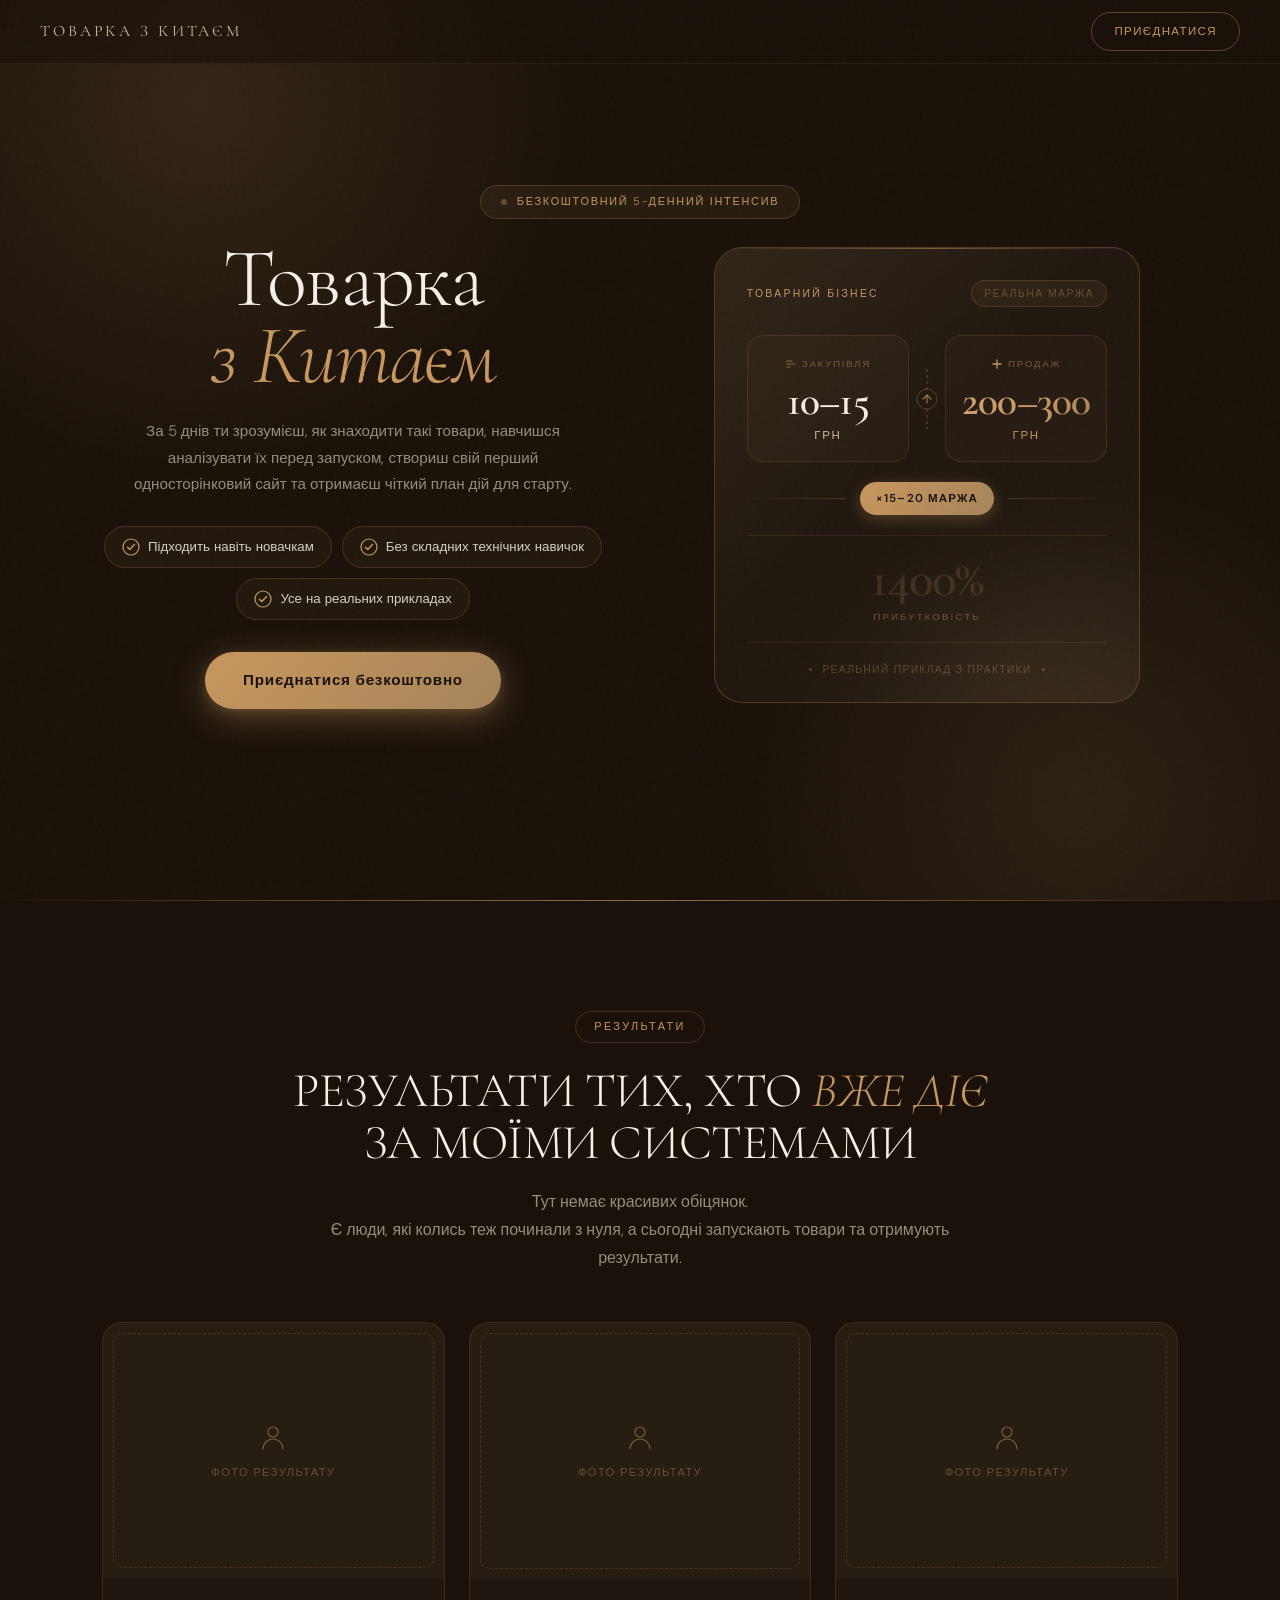
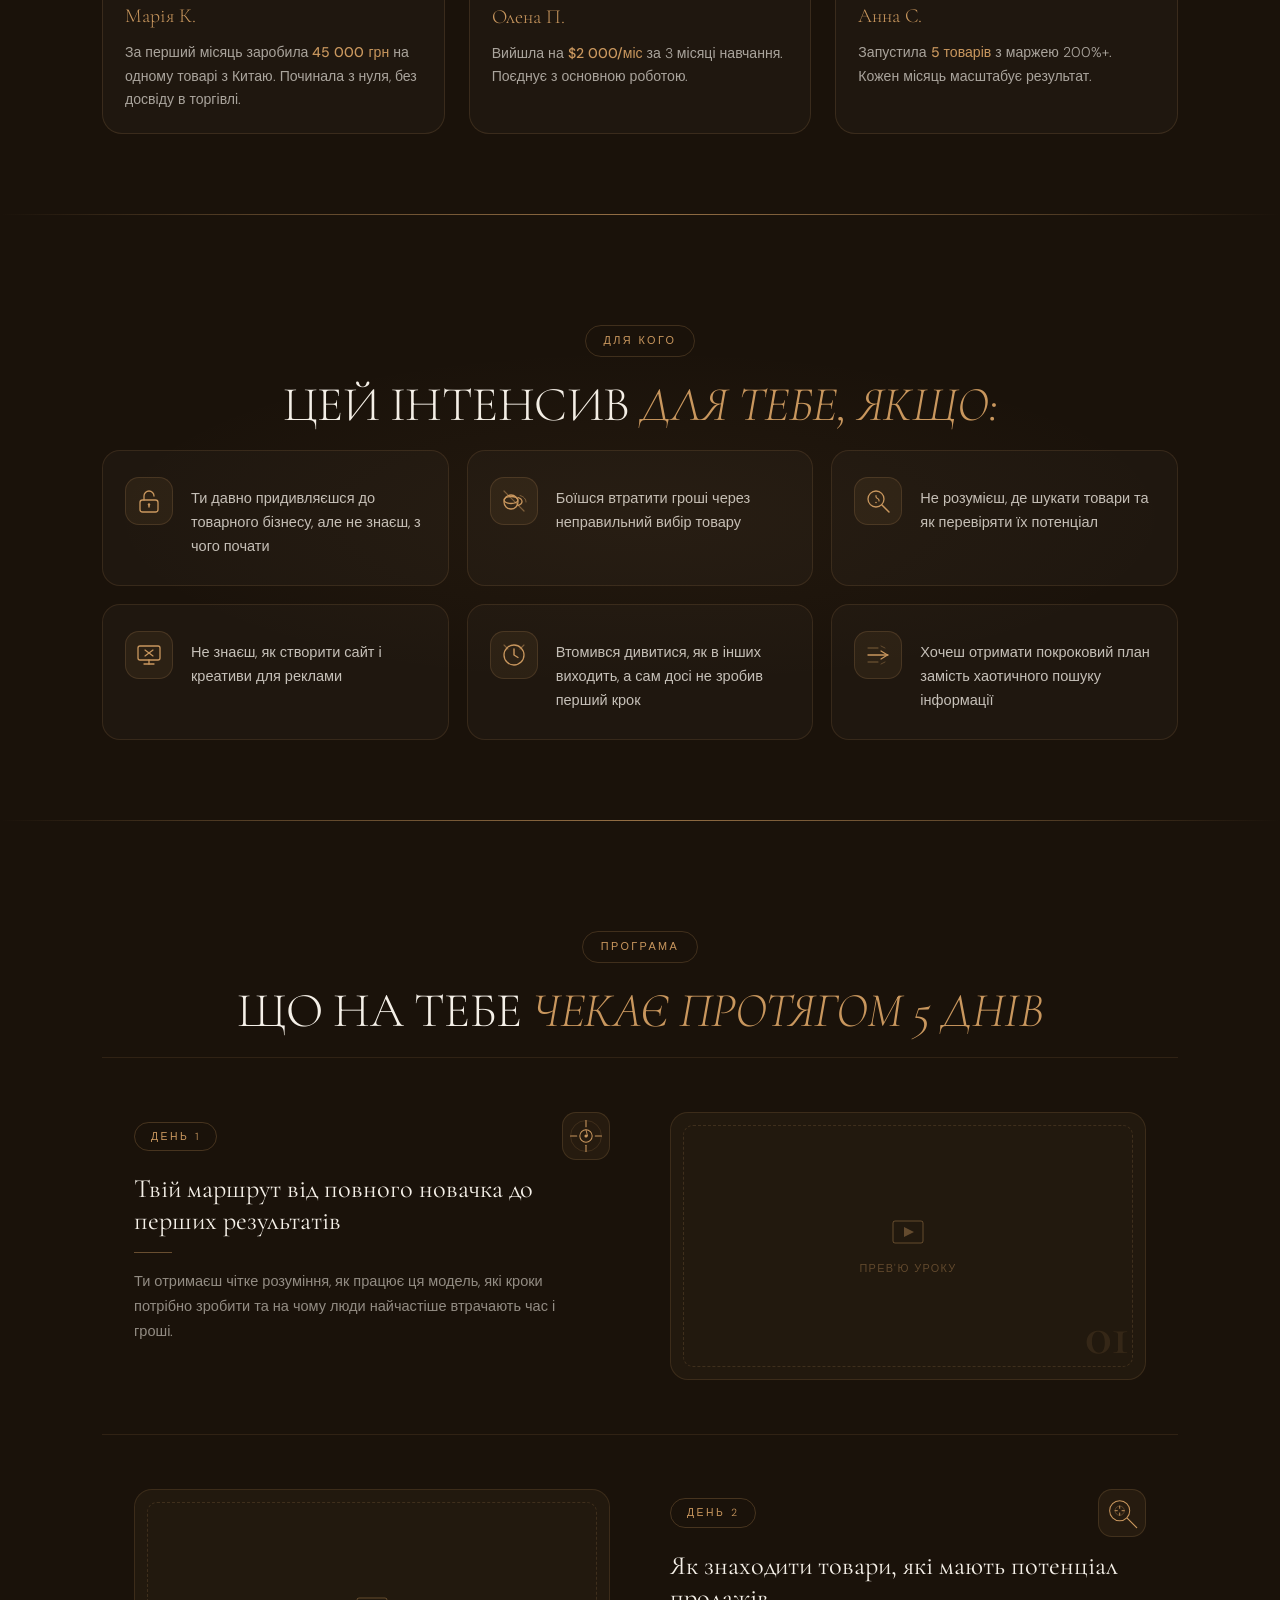
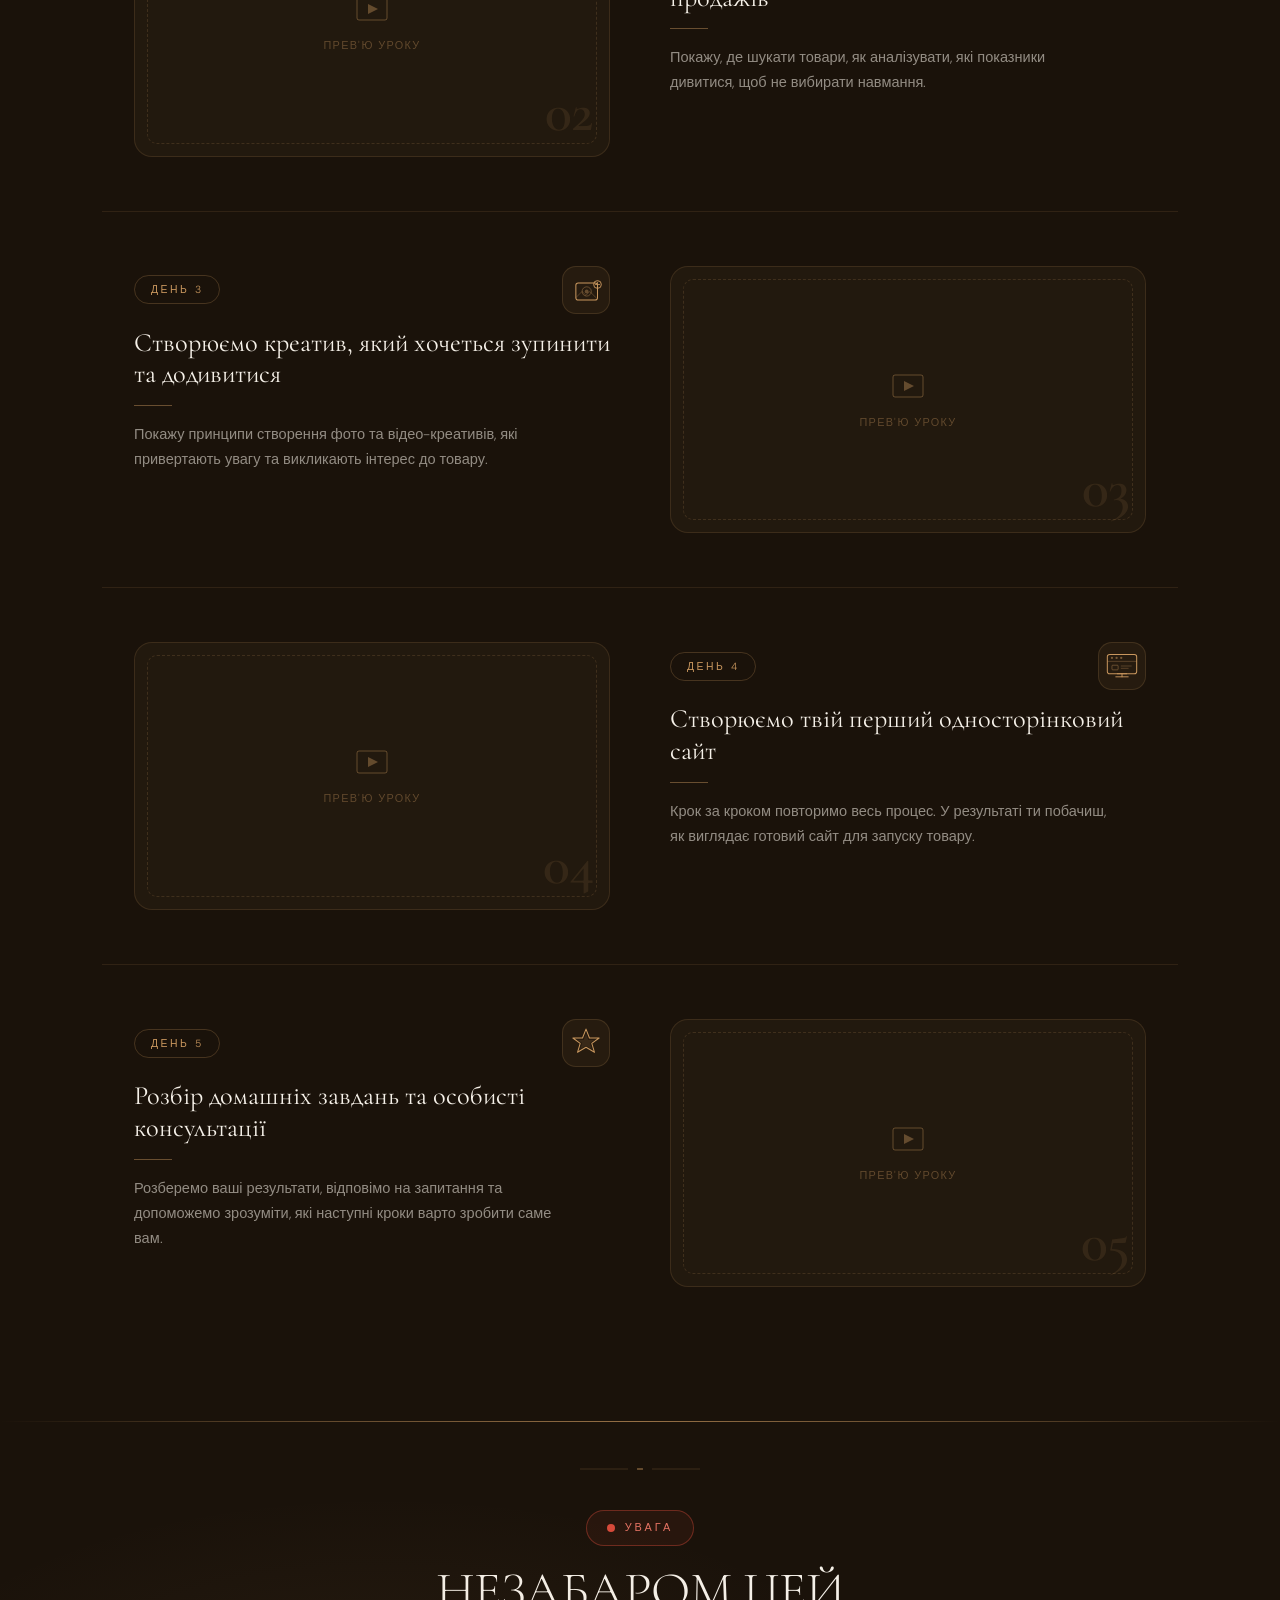
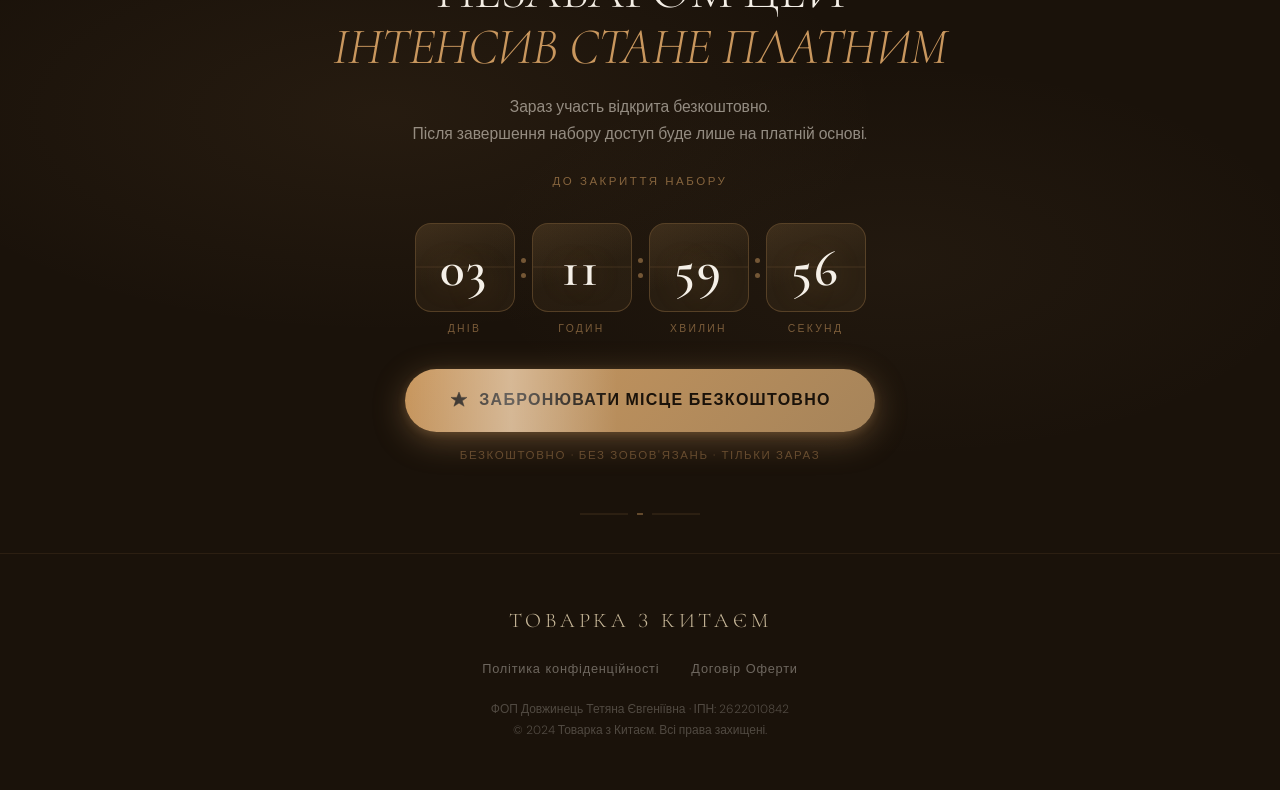
==== index.html @ e27507c2 "Add files via upload" ====
<!DOCTYPE html>
<html lang="uk">
<head>
<meta charset="UTF-8" />
<meta name="viewport" content="width=device-width, initial-scale=1.0" />
<title>Безкоштовний 5-денний інтенсив «Товарка з Китаєм»</title>
<meta name="description" content="Безкоштовний 5-денний інтенсив з товарного бізнесу. Навчись знаходити товари з Китаю, аналізувати їх та створювати продаючі сайти." />
<link rel="preconnect" href="https://fonts.googleapis.com" />
<link rel="preconnect" href="https://fonts.gstatic.com" crossorigin />
<link href="https://fonts.googleapis.com/css2?family=Cormorant+Garamond:ital,wght@0,300;0,400;0,600;1,300;1,400&family=DM+Sans:wght@300;400;500&family=Onest:wght@300;400;500;600&display=swap" rel="stylesheet" />
<link rel="stylesheet" href="css/index.css" />
</head>
<body>

<!-- NAV -->
<nav>
  <div class="nav-logo">Товарка з Китаєм</div>
  <a href="https://t.me/+KsW33rmzhJs5OTFi" target="_blank" class="nav-cta">Приєднатися</a>
</nav>

<!-- ══ HERO ══ -->
<section class="hero" id="hero">
  <div class="hero-bg"></div>
      <div class="hero-badge">
        <svg width="6" height="6" viewBox="0 0 6 6"><circle cx="3" cy="3" r="3" fill="#c9975e"><animate attributeName="opacity" values="1;0.3;1" dur="2s" repeatCount="indefinite"/></circle></svg>
        <span>Безкоштовний 5-денний інтенсив</span>
      </div>
  <div class="hero-inner">

    
    <!-- LEFT: text -->
    <div class="hero-left">

      <!-- <div class="hero-badge">
        <svg width="6" height="6" viewBox="0 0 6 6"><circle cx="3" cy="3" r="3" fill="#c9975e"><animate attributeName="opacity" values="1;0.3;1" dur="2s" repeatCount="indefinite"/></circle></svg>
        <span>Безкоштовний 5-денний інтенсив</span>
      </div> -->

      <h1 class="hero-title">
        Товарка<br /><em>з Китаєм</em>
      </h1>

      <p class="hero-sub">
        За 5 днів ти зрозумієш, як знаходити такі товари, навчишся аналізувати їх перед запуском, створиш свій перший односторінковий сайт та отримаєш чіткий план дій для старту.
      </p>

      <div class="hero-pills">
        <div class="pill">
          <svg class="pill-svg" width="18" height="18" viewBox="0 0 18 18" fill="none">
            <circle cx="9" cy="9" r="8" stroke="#c9975e" stroke-width="1.2"/>
            <path d="M5.5 9.2 L7.8 11.5 L12.5 6.5" stroke="#c9975e" stroke-width="1.4" stroke-linecap="round" stroke-linejoin="round"/>
          </svg>
          Підходить навіть новачкам
        </div>
        <div class="pill">
          <svg class="pill-svg" width="18" height="18" viewBox="0 0 18 18" fill="none">
            <circle cx="9" cy="9" r="8" stroke="#c9975e" stroke-width="1.2"/>
            <path d="M5.5 9.2 L7.8 11.5 L12.5 6.5" stroke="#c9975e" stroke-width="1.4" stroke-linecap="round" stroke-linejoin="round"/>
          </svg>
          Без складних технічних навичок
        </div>
        <div class="pill">
          <svg class="pill-svg" width="18" height="18" viewBox="0 0 18 18" fill="none">
            <circle cx="9" cy="9" r="8" stroke="#c9975e" stroke-width="1.2"/>
            <path d="M5.5 9.2 L7.8 11.5 L12.5 6.5" stroke="#c9975e" stroke-width="1.4" stroke-linecap="round" stroke-linejoin="round"/>
          </svg>
          Усе на реальних прикладах
        </div>
      </div>

      <a href="https://t.me/+KsW33rmzhJs5OTFi" target="_blank" class="btn-primary">
        <!-- <svg width="18" height="18" viewBox="0 0 18 18" fill="none"><path d="M9 2L11.2 7.4H17L12.3 10.8L14.1 16.3L9 13.1L3.9 16.3L5.7 10.8L1 7.4H6.8Z" stroke="#1a120a" stroke-width="1.4" fill="#1a120a"/></svg> -->
        Приєднатися безкоштовно
      </a>

    </div><!-- /hero-left -->

    <!-- RIGHT: price callout card -->
    <div class="hero-right">
      <div class="price-card">

        <div class="price-card-top">
          <div class="price-card-label">Товарний бізнес</div>
          <div class="price-card-sub">реальна маржа</div>
        </div>

        <div class="price-row">
          <div class="price-col price-col-buy">
            <div class="price-col-label">
              <svg width="12" height="12" viewBox="0 0 12 12" fill="none"><path d="M2 6h8M2 3h5M2 9h3" stroke="#c9975e" stroke-width="1.1" stroke-linecap="round" opacity=".6"/></svg>
              Закупівля
            </div>
            <div class="price-big">10–15</div>
            <div class="price-currency">грн</div>
          </div>

          <div class="price-divider">
            <svg width="36" height="60" viewBox="0 0 36 60" fill="none">
              <line x1="18" y1="0" x2="18" y2="20" stroke="#c9975e" stroke-width="1" stroke-dasharray="3 3" opacity=".4"/>
              <circle cx="18" cy="30" r="10" stroke="#c9975e" stroke-width="1" opacity=".3"/>
              <path d="M14 30 L18 26 L22 30 M18 26 L18 34" stroke="#c9975e" stroke-width="1.2" stroke-linecap="round" stroke-linejoin="round" opacity=".7"/>
              <line x1="18" y1="40" x2="18" y2="60" stroke="#c9975e" stroke-width="1" stroke-dasharray="3 3" opacity=".4"/>
            </svg>
          </div>

          <div class="price-col price-col-sell">
            <div class="price-col-label">
              <svg width="12" height="12" viewBox="0 0 12 12" fill="none"><path d="M6 2v8M2 6h8" stroke="#c9975e" stroke-width="1.3" stroke-linecap="round"/></svg>
              Продаж
            </div>
            <div class="price-big price-big-sell">200–300</div>
            <div class="price-currency price-currency-sell">грн</div>
          </div>
        </div>

        <div class="price-multiplier">
          <div class="price-mult-line"></div>
          <div class="price-mult-badge">
            <!-- <svg width="14" height="14" viewBox="0 0 14 14" fill="none"><path d="M7 1 L8.5 5H13L9.5 7.5 L10.8 12 L7 9.5 L3.2 12 L4.5 7.5 L1 5 H5.5 Z" fill="#1a120a"/></svg> -->
            ×15–20 маржа
          </div>
          <div class="price-mult-line"></div>
        </div>

        <div class="price-pct">
          <span class="price-pct-num">1400%</span>
          <span class="price-pct-label">прибутковість</span>
        </div>

        <div class="price-card-footer">
          <div class="price-card-dot"></div>
          <span>Реальний приклад з практики</span>
          <div class="price-card-dot"></div>
        </div>

      </div>
    </div><!-- /hero-right -->

  </div><!-- /hero-inner -->

 

  <!-- Scroll indicator -->
  <!-- <div class="hero-scroll-hint">
    <svg width="20" height="20" viewBox="0 0 20 20" fill="none"><path d="M10 4v12M5 11l5 5 5-5" stroke="#c9975e" stroke-width="1.2" stroke-linecap="round" stroke-linejoin="round" opacity=".5"/></svg>
  </div> -->

</section>
 <div class="hero-divider"></div>
<!-- ══ БЛОК 2 — РЕЗУЛЬТАТИ ══ -->
<section class="results" id="results">
  <div class="section-inner">
    <div class="reveal text-center">
      <div class="section-label">Результати</div>
      <h2 class="section-title">РЕЗУЛЬТАТИ ТИХ, ХТО <em>ВЖЕ ДІЄ</em><br>ЗА МОЇМИ СИСТЕМАМИ</h2>
      <p class="section-sub">
        Тут немає красивих обіцянок.<br>
        Є люди, які колись теж починали з нуля, а сьогодні запускають товари та отримують результати.
      </p>
    </div>

    <div class="cases-grid reveal">

      <div class="case-card">
        <div class="case-photo-wrap">
          <img src="" alt="Результат Марія К." class="case-photo" />
          <div class="case-photo-placeholder">
            <svg width="32" height="32" viewBox="0 0 32 32" fill="none"><circle cx="16" cy="11" r="5" stroke="#c9975e" stroke-width="1.2" opacity=".5"/><path d="M6 28c0-5.5 4.5-10 10-10s10 4.5 10 10" stroke="#c9975e" stroke-width="1.2" opacity=".5" stroke-linecap="round"/></svg>
            <span>Фото результату</span>
          </div>
        </div>
        <div class="case-body">
          <div class="case-name">Марія К.</div>
          <p class="case-text">За перший місяць заробила <span class="hl">45 000 грн</span> на одному товарі з Китаю. Починала з нуля, без досвіду в торгівлі.</p>
        </div>
      </div>

      <div class="case-card">
        <div class="case-photo-wrap">
          <img src="" alt="Результат Олена П." class="case-photo" />
          <div class="case-photo-placeholder">
            <svg width="32" height="32" viewBox="0 0 32 32" fill="none"><circle cx="16" cy="11" r="5" stroke="#c9975e" stroke-width="1.2" opacity=".5"/><path d="M6 28c0-5.5 4.5-10 10-10s10 4.5 10 10" stroke="#c9975e" stroke-width="1.2" opacity=".5" stroke-linecap="round"/></svg>
            <span>Фото результату</span>
          </div>
        </div>
        <div class="case-body">
          <div class="case-name">Олена П.</div>
          <p class="case-text">Вийшла на <span class="hl">$2 000/міс</span> за 3 місяці навчання. Поєднує з основною роботою.</p>
        </div>
      </div>

      <div class="case-card">
        <div class="case-photo-wrap">
          <img src="" alt="Результат Анна С." class="case-photo" />
          <div class="case-photo-placeholder">
            <svg width="32" height="32" viewBox="0 0 32 32" fill="none"><circle cx="16" cy="11" r="5" stroke="#c9975e" stroke-width="1.2" opacity=".5"/><path d="M6 28c0-5.5 4.5-10 10-10s10 4.5 10 10" stroke="#c9975e" stroke-width="1.2" opacity=".5" stroke-linecap="round"/></svg>
            <span>Фото результату</span>
          </div>
        </div>
        <div class="case-body">
          <div class="case-name">Анна С.</div>
          <p class="case-text">Запустила <span class="hl">5 товарів</span> з маржею 200%+. Кожен місяць масштабує результат.</p>
        </div>
      </div>

    </div>
  </div>
</section>

 <div class="hero-divider"></div>


<!-- ══ БЛОК 3 — ДЛЯ КОГО ══ -->
<section class="forwho" id="forwho">
  <div class="section-inner">
    <div class="reveal text-center">
      <div class="section-label">Для кого</div>
      <h2 class="section-title">ЦЕЙ ІНТЕНСИВ <em>ДЛЯ ТЕБЕ, ЯКЩО:</em></h2>
    </div>

    <div class="forwho-grid">

      <!-- SVG: broken lock (боїшся почати) -->
      <div class="forwho-item reveal">
        <div class="fwi-icon">
          <svg width="28" height="28" viewBox="0 0 28 28" fill="none">
            <rect x="5" y="13" width="18" height="12" rx="2.5" stroke="#c9975e" stroke-width="1.3"/>
            <path d="M9 13V9a5 5 0 0 1 5-5 5 5 0 0 1 5 5" stroke="#c9975e" stroke-width="1.3" stroke-linecap="round"/>
            <path d="M14 18v2" stroke="#c9975e" stroke-width="1.5" stroke-linecap="round"/>
            <circle cx="14" cy="17.5" r="1.2" fill="#c9975e"/>
          </svg>
        </div>
        <div class="fwi-text">Ти давно придивляєшся до товарного бізнесу, але не знаєш, з чого почати</div>
      </div>

      <!-- SVG: coins with question (боїшся втратити гроші) -->
      <div class="forwho-item reveal reveal-delay-1">
        <div class="fwi-icon">
          <svg width="28" height="28" viewBox="0 0 28 28" fill="none">
            <circle cx="11" cy="15" r="7" stroke="#c9975e" stroke-width="1.3"/>
            <ellipse cx="11" cy="13" rx="7" ry="3.5" stroke="#c9975e" stroke-width="1.3"/>
            <path d="M18 10.5c2.5.8 4 2.3 4 4s-1.5 3.2-4 4" stroke="#c9975e" stroke-width="1.3" stroke-linecap="round"/>
            <path d="M20 8.5c4 1.2 6 3.5 6 6.5" stroke="#c9975e" stroke-width="1" stroke-linecap="round" opacity=".5"/>
            <line x1="4" y1="4" x2="24" y2="24" stroke="#c9975e" stroke-width="1.2" stroke-linecap="round" opacity=".5"/>
          </svg>
        </div>
        <div class="fwi-text">Боїшся втратити гроші через неправильний вибір товару</div>
      </div>

      <!-- SVG: magnifier with question (не знаєш де шукати) -->
      <div class="forwho-item reveal reveal-delay-2">
        <div class="fwi-icon">
          <svg width="28" height="28" viewBox="0 0 28 28" fill="none">
            <circle cx="12" cy="12" r="8" stroke="#c9975e" stroke-width="1.3"/>
            <line x1="18" y1="18" x2="25" y2="25" stroke="#c9975e" stroke-width="1.5" stroke-linecap="round"/>
            <path d="M12 8.5v1c0 1 .7 1.7 1.5 2s1.5 1 1.5 2v.5" stroke="#c9975e" stroke-width="1.2" stroke-linecap="round"/>
            <circle cx="12" cy="15.5" r=".8" fill="#c9975e"/>
          </svg>
        </div>
        <div class="fwi-text">Не розумієш, де шукати товари та як перевіряти їх потенціал</div>
      </div>

      <!-- SVG: monitor with X (не знаєш як сайт) -->
      <div class="forwho-item reveal">
        <div class="fwi-icon">
          <svg width="28" height="28" viewBox="0 0 28 28" fill="none">
            <rect x="3" y="5" width="22" height="14" rx="2" stroke="#c9975e" stroke-width="1.3"/>
            <line x1="9" y1="23" x2="19" y2="23" stroke="#c9975e" stroke-width="1.3" stroke-linecap="round"/>
            <line x1="14" y1="19" x2="14" y2="23" stroke="#c9975e" stroke-width="1.3" stroke-linecap="round"/>
            <line x1="10" y1="9" x2="18" y2="15" stroke="#c9975e" stroke-width="1.2" stroke-linecap="round"/>
            <line x1="18" y1="9" x2="10" y2="15" stroke="#c9975e" stroke-width="1.2" stroke-linecap="round"/>
          </svg>
        </div>
        <div class="fwi-text">Не знаєш, як створити сайт і креативи для реклами</div>
      </div>

      <!-- SVG: clock with arrow (втомився чекати) -->
      <div class="forwho-item reveal reveal-delay-1">
        <div class="fwi-icon">
          <svg width="28" height="28" viewBox="0 0 28 28" fill="none">
            <circle cx="14" cy="14" r="10" stroke="#c9975e" stroke-width="1.3"/>
            <path d="M14 8v6l4 2.5" stroke="#c9975e" stroke-width="1.4" stroke-linecap="round" stroke-linejoin="round"/>
            <path d="M4 4l4 4M24 4l-4 4" stroke="#c9975e" stroke-width="1.1" stroke-linecap="round" opacity=".5"/>
          </svg>
        </div>
        <div class="fwi-text">Втомився дивитися, як в інших виходить, а сам досі не зробив перший крок</div>
      </div>

      <!-- SVG: chaos/scattered arrows (хочеш план) -->
      <div class="forwho-item reveal reveal-delay-2">
        <div class="fwi-icon">
          <svg width="28" height="28" viewBox="0 0 28 28" fill="none">
            <path d="M4 14h20" stroke="#c9975e" stroke-width="1.3" stroke-linecap="round"/>
            <path d="M17 10l6.5 4-6.5 4" stroke="#c9975e" stroke-width="1.3" stroke-linecap="round" stroke-linejoin="round"/>
            <path d="M4 7h10M4 21h10" stroke="#c9975e" stroke-width="1" stroke-linecap="round" opacity=".5"/>
            <path d="M17 5l4 2M17 23l4-2" stroke="#c9975e" stroke-width="1" stroke-linecap="round" opacity=".35"/>
          </svg>
        </div>
        <div class="fwi-text">Хочеш отримати покроковий план замість хаотичного пошуку інформації</div>
      </div>

    </div>
  </div>
</section>
 <div class="hero-divider"></div>
<!-- ══ БЛОК 4 — ПРОГРАМА ══ -->
<section class="programme" id="programme">
  <div class="section-inner">
    <div class="reveal text-center">
      <div class="section-label">Програма</div>
      <h2 class="section-title">ЩО НА ТЕБЕ <em>ЧЕКАЄ ПРОТЯГОМ 5 ДНІВ</em></h2>
    </div>

    <div class="days-list">

      <!-- ДЕНЬ 1 -->
      <div class="day-row reveal">
        <div class="day-row-content">
          <div class="day-row-left">
            <div class="day-row-head">
            <div class="day-tag">ДЕНЬ 1</div>
            <div class="day-row-icon">
              <svg width="44" height="44" viewBox="0 0 44 44" fill="none">
                <circle cx="22" cy="22" r="20" stroke="#c9975e" stroke-width="1" opacity=".2"/>
                <circle cx="22" cy="22" r="8" stroke="#c9975e" stroke-width="1.3"/>
                <circle cx="22" cy="22" r="2" fill="#c9975e"/>
                <line x1="22" y1="2" x2="22" y2="10" stroke="#c9975e" stroke-width="1.4" stroke-linecap="round"/>
                <line x1="22" y1="34" x2="22" y2="42" stroke="#c9975e" stroke-width="1.4" stroke-linecap="round"/>
                <line x1="2" y1="22" x2="10" y2="22" stroke="#c9975e" stroke-width="1.4" stroke-linecap="round"/>
                <line x1="34" y1="22" x2="42" y2="22" stroke="#c9975e" stroke-width="1.4" stroke-linecap="round"/>
                <path d="M22 14 L24 22 L22 22" stroke="#c9975e" stroke-width="1.2" stroke-linecap="round" stroke-linejoin="round"/>
              </svg>
            </div>
            </div>
            <h3 class="day-row-title">Твій маршрут від повного новачка до перших результатів</h3>
            <p class="day-row-desc">Ти отримаєш чітке розуміння, як працює ця модель, які кроки потрібно зробити та на чому люди найчастіше втрачають час і гроші.</p>
          </div>
          <div class="day-row-right">
            <div class="day-img-wrap">
              <img src="" alt="Прев'ю уроку 1" class="day-img" />
              <div class="day-img-placeholder">
                <svg width="36" height="36" viewBox="0 0 36 36" fill="none"><rect x="3" y="7" width="30" height="22" rx="2" stroke="#c9975e" stroke-width="1" opacity=".4"/><path d="M14 13l10 5-10 5V13z" fill="#c9975e" opacity=".4"/></svg>
                <span>Прев'ю уроку</span>
              </div>
              <div class="day-num-badge">01</div>
            </div>
          </div>
        </div>
      </div>

      <!-- ДЕНЬ 2 -->
      <div class="day-row reveal">
        <div class="day-row-content day-row-reverse">
          <div class="day-row-left">
            <div class="day-row-head">
            <div class="day-tag">ДЕНЬ 2</div>
            <div class="day-row-icon">
              <svg width="44" height="44" viewBox="0 0 44 44" fill="none">
                <circle cx="19" cy="19" r="13" stroke="#c9975e" stroke-width="1.3"/>
                <line x1="29" y1="29" x2="41" y2="41" stroke="#c9975e" stroke-width="1.6" stroke-linecap="round"/>
                <circle cx="19" cy="19" r="6" stroke="#c9975e" stroke-width="1" opacity=".4"/>
                <line x1="19" y1="13" x2="19" y2="16" stroke="#c9975e" stroke-width="1.2" stroke-linecap="round"/>
                <line x1="19" y1="22" x2="19" y2="25" stroke="#c9975e" stroke-width="1.2" stroke-linecap="round"/>
                <line x1="13" y1="19" x2="16" y2="19" stroke="#c9975e" stroke-width="1.2" stroke-linecap="round"/>
                <line x1="22" y1="19" x2="25" y2="19" stroke="#c9975e" stroke-width="1.2" stroke-linecap="round"/>
              </svg>
            </div>
            </div>
            <h3 class="day-row-title">Як знаходити товари, які мають потенціал продажів</h3>
            <p class="day-row-desc">Покажу, де шукати товари, як аналізувати, які показники дивитися, щоб не вибирати навмання.</p>
          </div>
          <div class="day-row-right">
            <div class="day-img-wrap">
              <img src="" alt="Прев'ю уроку 2" class="day-img" />
              <div class="day-img-placeholder">
                <svg width="36" height="36" viewBox="0 0 36 36" fill="none"><rect x="3" y="7" width="30" height="22" rx="2" stroke="#c9975e" stroke-width="1" opacity=".4"/><path d="M14 13l10 5-10 5V13z" fill="#c9975e" opacity=".4"/></svg>
                <span>Прев'ю уроку</span>
              </div>
              <div class="day-num-badge">02</div>
            </div>
          </div>
        </div>
      </div>

      <!-- ДЕНЬ 3 -->
      <div class="day-row reveal">
        <div class="day-row-content">
          <div class="day-row-left">
            <div class="day-row-head">
            <div class="day-tag">ДЕНЬ 3</div>
            <div class="day-row-icon">
              <svg width="44" height="44" viewBox="0 0 44 44" fill="none" style="transform:translate(3px,3px)">
                <rect x="5" y="9" width="28" height="22" rx="3" stroke="#c9975e" stroke-width="1.3"/>
                <circle cx="33" cy="11" r="5" stroke="#c9975e" stroke-width="1.2"/>
                <path d="M30 11h6M33 8v6" stroke="#c9975e" stroke-width="1" stroke-linecap="round"/>
                <circle cx="19" cy="20" r="6" stroke="#c9975e" stroke-width="1" opacity=".5"/>
                <circle cx="19" cy="20" r="2.5" fill="#c9975e" opacity=".4"/>
                <path d="M5 28 l8-8 5 5 5-5 8 8" stroke="#c9975e" stroke-width="1" stroke-linecap="round" stroke-linejoin="round" opacity=".4"/>
              </svg>
            </div>
            </div>
            <h3 class="day-row-title">Створюємо креатив, який хочеться зупинити та додивитися</h3>
            <p class="day-row-desc">Покажу принципи створення фото та відео-креативів, які привертають увагу та викликають інтерес до товару.</p>
          </div>
          <div class="day-row-right">
            <div class="day-img-wrap">
              <img src="" alt="Прев'ю уроку 3" class="day-img" />
              <div class="day-img-placeholder">
                <svg width="36" height="36" viewBox="0 0 36 36" fill="none"><rect x="3" y="7" width="30" height="22" rx="2" stroke="#c9975e" stroke-width="1" opacity=".4"/><path d="M14 13l10 5-10 5V13z" fill="#c9975e" opacity=".4"/></svg>
                <span>Прев'ю уроку</span>
              </div>
              <div class="day-num-badge">03</div>
            </div>
          </div>
        </div>
      </div>

      <!-- ДЕНЬ 4 -->
      <div class="day-row reveal">
        <div class="day-row-content day-row-reverse">
          <div class="day-row-left">
            <div class="day-row-head">
            <div class="day-tag">ДЕНЬ 4</div>
            <div class="day-row-icon">
              <svg width="44" height="44" viewBox="0 0 44 44" fill="none">
                <rect x="3" y="7" width="38" height="25" rx="3" stroke="#c9975e" stroke-width="1.3"/>
                <line x1="3" y1="16" x2="41" y2="16" stroke="#c9975e" stroke-width="1" opacity=".4"/>
                <circle cx="9" cy="11.5" r="1.5" fill="#c9975e" opacity=".5"/>
                <circle cx="15" cy="11.5" r="1.5" fill="#c9975e" opacity=".5"/>
                <circle cx="21" cy="11.5" r="1.5" fill="#c9975e" opacity=".5"/>
                <rect x="9" y="21" width="8" height="6" rx="1" stroke="#c9975e" stroke-width="1" opacity=".5"/>
                <line x1="21" y1="22" x2="34" y2="22" stroke="#c9975e" stroke-width="1" stroke-linecap="round" opacity=".4"/>
                <line x1="21" y1="25" x2="30" y2="25" stroke="#c9975e" stroke-width="1" stroke-linecap="round" opacity=".4"/>
                <line x1="16" y1="32" x2="28" y2="32" stroke="#c9975e" stroke-width="1.2" stroke-linecap="round"/>
                <line x1="22" y1="32" x2="22" y2="36" stroke="#c9975e" stroke-width="1.2" stroke-linecap="round"/>
                <line x1="14" y1="36" x2="30" y2="36" stroke="#c9975e" stroke-width="1.2" stroke-linecap="round"/>
              </svg>
            </div>
            </div>
            <h3 class="day-row-title">Створюємо твій перший односторінковий сайт</h3>
            <p class="day-row-desc">Крок за кроком повторимо весь процес. У результаті ти побачиш, як виглядає готовий сайт для запуску товару.</p>
          </div>
          <div class="day-row-right">
            <div class="day-img-wrap">
              <img src="" alt="Прев'ю уроку 4" class="day-img" />
              <div class="day-img-placeholder">
                <svg width="36" height="36" viewBox="0 0 36 36" fill="none"><rect x="3" y="7" width="30" height="22" rx="2" stroke="#c9975e" stroke-width="1" opacity=".4"/><path d="M14 13l10 5-10 5V13z" fill="#c9975e" opacity=".4"/></svg>
                <span>Прев'ю уроку</span>
              </div>
              <div class="day-num-badge">04</div>
            </div>
          </div>
        </div>
      </div>

      <!-- ДЕНЬ 5 -->
      <div class="day-row reveal">
        <div class="day-row-content">
          <div class="day-row-left">
            <div class="day-row-head">
            <div class="day-tag">ДЕНЬ 5</div>
            <div class="day-row-icon">
              <svg width="44" height="44" viewBox="0 0 44 44" fill="none">
                <path d="M22 4 L26.5 15.5 H39 L29.5 22.5 L33 34 L22 27.5 L11 34 L14.5 22.5 L5 15.5 H17.5 Z" stroke="#c9975e" stroke-width="1.3" stroke-linejoin="round"/>
                <path d="M22 10 L25 18 H33 L27 22 L29.5 30 L22 25.5 L14.5 30 L17 22 L11 18 H19 Z" fill="#c9975e" opacity=".12"/>
              </svg>
            </div>
            </div>
            <h3 class="day-row-title">Розбір домашніх завдань та особисті консультації</h3>
            <p class="day-row-desc">Розберемо ваші результати, відповімо на запитання та допоможемо зрозуміти, які наступні кроки варто зробити саме вам.</p>
          </div>
          <div class="day-row-right">
            <div class="day-img-wrap">
              <img src="" alt="Прев'ю уроку 5" class="day-img" />
              <div class="day-img-placeholder">
                <svg width="36" height="36" viewBox="0 0 36 36" fill="none"><rect x="3" y="7" width="30" height="22" rx="2" stroke="#c9975e" stroke-width="1" opacity=".4"/><path d="M14 13l10 5-10 5V13z" fill="#c9975e" opacity=".4"/></svg>
                <span>Прев'ю уроку</span>
              </div>
              <div class="day-num-badge">05</div>
            </div>
          </div>
        </div>
      </div>

    </div>
  </div>
</section>
 <div class="hero-divider"></div>
<!-- ══ БЛОК 5 — ТАЙМЕР / УВАГА ══ -->
<section class="urgency" id="urgency">
  <div class="urgency-inner">
    <div class="urgency-ornament">
      <svg width="120" height="2" viewBox="0 0 120 2"><line x1="0" y1="1" x2="48" y2="1" stroke="#c9975e" stroke-width="1" opacity=".3"/><circle cx="60" cy="1" r="3" fill="#c9975e" opacity=".6"/><line x1="72" y1="1" x2="120" y2="1" stroke="#c9975e" stroke-width="1" opacity=".3"/></svg>
    </div>

    <div class="reveal text-center">
      <div class="urgency-eyebrow">
        <span class="urgency-live-dot"></span>
        <span>УВАГА</span>
      </div>
      <h2 class="section-title urgency-title">НЕЗАБАРОМ ЦЕЙ<br><em>ІНТЕНСИВ СТАНЕ ПЛАТНИМ</em></h2>
      <p class="urgency-sub">
        Зараз участь відкрита безкоштовно.<br>
        Після завершення набору доступ буде лише на платній основі.
      </p>
    </div>

    <div class="timer-caption reveal">До закриття набору</div>

    <!-- ТАЙМЕР — преміум стиль -->
    <div class="timer-wrap reveal">
      <div class="timer-block">
        <div class="timer-top">
          <div class="timer-num" id="t-days">03</div>
        </div>
        <div class="timer-unit">днів</div>
      </div>
      <div class="timer-colon">
        <span></span><span></span>
      </div>
      <div class="timer-block">
        <div class="timer-top">
          <div class="timer-num" id="t-hours">12</div>
        </div>
        <div class="timer-unit">годин</div>
      </div>
      <div class="timer-colon">
        <span></span><span></span>
      </div>
      <div class="timer-block">
        <div class="timer-top">
          <div class="timer-num" id="t-minutes">45</div>
        </div>
        <div class="timer-unit">хвилин</div>
      </div>
      <div class="timer-colon">
        <span></span><span></span>
      </div>
      <div class="timer-block">
        <div class="timer-top">
          <div class="timer-num" id="t-seconds">30</div>
        </div>
        <div class="timer-unit">секунд</div>
      </div>
    </div>

    <div class="reveal urgency-cta">
      <a href="https://t.me/+KsW33rmzhJs5OTFi" target="_blank" class="btn-primary btn-urgency">
        <svg width="20" height="20" viewBox="0 0 20 20" fill="none"><path d="M10 2 L12.2 7.4H18 L13.3 10.8 L15.1 16.3 L10 13.1 L4.9 16.3 L6.7 10.8 L2 7.4H7.8Z" fill="#1a120a" stroke="#1a120a" stroke-width=".5"/></svg>
        ЗАБРОНЮВАТИ МІСЦЕ БЕЗКОШТОВНО
      </a>
      <p class="urgency-note">Безкоштовно · Без зобов'язань · Тільки зараз</p>
    </div>

    <div class="urgency-ornament">
      <svg width="120" height="2" viewBox="0 0 120 2"><line x1="0" y1="1" x2="48" y2="1" stroke="#c9975e" stroke-width="1" opacity=".3"/><circle cx="60" cy="1" r="3" fill="#c9975e" opacity=".6"/><line x1="72" y1="1" x2="120" y2="1" stroke="#c9975e" stroke-width="1" opacity=".3"/></svg>
    </div>
  </div>
</section>

<!-- FOOTER -->
<footer>
  <div class="footer-inner">
    <div class="footer-logo">Товарка з Китаєм</div>
    <div class="footer-links">
      <a href="privacy-policy.html" target="_blank">Політика конфіденційності</a>
      <a href="offer.html" target="_blank">Договір Оферти</a>
    </div>
    <div class="footer-copy">
      ФОП Довжинець Тетяна Євгеніївна · ІПН: 2622010842<br />
      © 2024 Товарка з Китаєм. Всі права захищені.
    </div>
  </div>
</footer>

<script src="js/index.js"></script>
<script>
(function(){
  const KEY='intensiv_end';
  let end=localStorage.getItem(KEY);
  if(!end){
    const d=new Date();
    d.setDate(d.getDate()+3);
    d.setHours(d.getHours()+12);
    end=d.getTime();
    localStorage.setItem(KEY,end);
  }
  end=parseInt(end);
  function pad(n){return String(n).padStart(2,'0');}
  function tick(){
    const diff=end-Date.now();
    if(diff<=0){['t-days','t-hours','t-minutes','t-seconds'].forEach(id=>document.getElementById(id).textContent='00');return;}
    document.getElementById('t-days').textContent=pad(Math.floor(diff/864e5));
    document.getElementById('t-hours').textContent=pad(Math.floor(diff%864e5/36e5));
    document.getElementById('t-minutes').textContent=pad(Math.floor(diff%36e5/6e4));
    document.getElementById('t-seconds').textContent=pad(Math.floor(diff%6e4/1e3));
  }
  tick();setInterval(tick,1000);
})();
</script>
</body>
</html>
---- css/index.css ----
/* ══ RESET ══ */
*,*::before,*::after{box-sizing:border-box;margin:0;padding:0}
:root{
  --cream:#f5f0e8;--sand:#e8deca;--tan:#c9b99a;
  --bronze:#a6845a;--espresso:#3d2b1a;--dark:#1a120a;
  --accent:#c9975e;--accent2:#d4a574;--dim:rgba(245,240,232,.55);
  --f-d:'Cormorant Garamond',serif;--f-b:'DM Sans',sans-serif;
  --ease:cubic-bezier(.16,1,.3,1);
}
html{scroll-behavior:smooth}
body{background:var(--dark);color:var(--cream);font-family:var(--f-b);font-weight:300;overflow-x:hidden;line-height:1.65;-webkit-font-smoothing:antialiased}

/* noise overlay */
body::before{content:'';position:fixed;inset:0;z-index:9000;pointer-events:none;
  background-image:url("data:image/svg+xml,%3Csvg viewBox='0 0 256 256' xmlns='http://www.w3.org/2000/svg'%3E%3Cfilter id='n'%3E%3CfeTurbulence type='fractalNoise' baseFrequency='.85' numOctaves='4' stitchTiles='stitch'/%3E%3C/filter%3E%3Crect width='100%25' height='100%25' filter='url(%23n)' opacity='.045'/%3E%3C/svg%3E");
  opacity:.45}

::-webkit-scrollbar{width:4px}
::-webkit-scrollbar-track{background:transparent}
::-webkit-scrollbar-thumb{background:rgba(201,151,94,.3);border-radius:4px}
::-webkit-scrollbar-thumb:hover{background:rgba(201,151,94,.55)}

/* ══ KEYFRAMES ══ */
@keyframes fadeUp{from{opacity:0;transform:translateY(32px)}to{opacity:1;transform:none}}
@keyframes pulse{0%,100%{opacity:1;transform:scale(1)}50%{opacity:.35;transform:scale(.65)}}
@keyframes float{0%,100%{transform:translate(0,0) scale(1)}33%{transform:translate(50px,-35px) scale(1.12)}66%{transform:translate(-45px,50px) scale(.9)}}
@keyframes tick-flip{0%{transform:translateY(0);opacity:1}50%{transform:translateY(-8px);opacity:0}50.01%{transform:translateY(8px);opacity:0}100%{transform:translateY(0);opacity:1}}
@keyframes livePulse{0%{box-shadow:0 0 0 0 rgba(201,151,94,.55)}70%{box-shadow:0 0 0 7px rgba(201,151,94,0)}100%{box-shadow:0 0 0 0 rgba(201,151,94,0)}}
@keyframes badgeGlow{0%,100%{border-color:rgba(201,151,94,.35);box-shadow:0 0 0 rgba(201,151,94,0)}50%{border-color:rgba(201,151,94,.7);box-shadow:0 0 22px rgba(201,151,94,.22)}}
@keyframes livePulseRed{0%{box-shadow:0 0 0 0 rgba(214,74,58,.6)}70%{box-shadow:0 0 0 7px rgba(214,74,58,0)}100%{box-shadow:0 0 0 0 rgba(214,74,58,0)}}
@keyframes badgeGlowRed{0%,100%{border-color:rgba(214,74,58,.4);box-shadow:0 0 0 rgba(214,74,58,0)}50%{border-color:rgba(214,74,58,.85);box-shadow:0 0 24px rgba(214,74,58,.3)}}
@keyframes heartbeat{0%,100%{opacity:.5;transform:scale(1)}50%{opacity:1;transform:scale(1.35)}}
@keyframes ctaPulse{0%,100%{box-shadow:0 10px 40px rgba(201,151,94,.4),0 3px 12px rgba(201,151,94,.25)}50%{box-shadow:0 14px 52px rgba(201,151,94,.62),0 0 0 4px rgba(201,151,94,.12)}}
@keyframes ctaShine{0%{transform:translateX(-130%) skewX(-18deg)}60%,100%{transform:translateX(230%) skewX(-18deg)}}

/* ══ REVEAL ══ */
.reveal{opacity:0;transform:translateY(24px);transition:opacity .75s var(--ease),transform .75s var(--ease)}
.reveal.visible{opacity:1;transform:none}
.reveal-delay-1.visible{transition-delay:.13s}
.reveal-delay-2.visible{transition-delay:.26s}

/* ══ SHARED LAYOUT ══ */
.section-inner{max-width:1140px;margin:0 auto;padding:0 32px}
.text-center{text-align:center}

.section-label{
  display:inline-flex;align-items:center;gap:8px;
  font-size:.68rem;letter-spacing:.22em;text-transform:uppercase;color:var(--accent);
  border:1px solid rgba(201,151,94,.22);border-radius:100px;
  padding:6px 18px;margin-bottom:22px;
}

.section-title{
  font-family:var(--f-d);font-size:clamp(1.9rem,3.8vw,3.1rem);
  font-weight:300;line-height:1.08;letter-spacing:-.01em;margin-bottom:18px;color:var(--cream);
}
.section-title em{color:var(--accent);font-style:italic}

.section-sub{font-size:clamp(.88rem,1.8vw,1rem);color:var(--dim);line-height:1.75;max-width:640px;margin:0 auto 50px}

.hl{color:var(--accent);font-weight:500}

/* ══ BUTTONS ══ */
.btn-primary{
  display:inline-flex;align-items:center;gap:10px;
  background:linear-gradient(135deg,var(--accent) 0%,var(--bronze) 100%);
  color:var(--dark);text-decoration:none;font-family:var(--f-b);
  font-weight:600;font-size:.95rem;letter-spacing:.05em;
  padding:16px 38px;border-radius:100px;
  box-shadow:0 8px 32px rgba(201,151,94,.38),0 2px 8px rgba(201,151,94,.2);
  transition:box-shadow .35s var(--ease),filter .35s var(--ease),transform .35s var(--ease);
  white-space:nowrap;
}
.btn-primary:hover{filter:brightness(1.1);box-shadow:0 16px 48px rgba(201,151,94,.55);transform:translateY(-2px)}

/* ══ NAV ══ */
nav{
  position:fixed;top:0;left:0;right:0;z-index:200;
  padding:12px 40px;
  display:flex;align-items:center;justify-content:space-between;
  backdrop-filter:blur(24px);-webkit-backdrop-filter:blur(24px);
  background:rgba(26,18,10,.65);
  border-bottom:1px solid rgba(201,185,154,.07);
}
.nav-logo{font-family:var(--f-d);font-size:1rem;font-weight:400;letter-spacing:.18em;text-transform:uppercase;color:var(--tan)}
.nav-cta{
  font-size:.72rem;letter-spacing:.12em;text-transform:uppercase;color:var(--accent);
  border:1px solid rgba(201,151,94,.38);padding:9px 22px;border-radius:100px;
  text-decoration:none;transition:all .3s
}
.nav-cta:hover{background:var(--accent);color:var(--dark)}

/* ══ HERO ══ */
.hero{
  height:100svh;min-height:620px;
  display:flex;flex-direction:column;justify-content:center;align-items:center;
  padding-top:64px;
  position:relative;overflow:hidden;
}
.hero-bg{position:absolute;inset:0;overflow:hidden;pointer-events:none}
.hero-bg::before{
  content:'';position:absolute;width:800px;height:800px;border-radius:50%;
  background:radial-gradient(ellipse,rgba(201,151,94,.14) 0%,transparent 65%);
  top:-300px;left:-200px;animation:float 10s ease-in-out infinite;
}
.hero-bg::after{
  content:'';position:absolute;width:700px;height:700px;border-radius:50%;
  background:radial-gradient(ellipse,rgba(166,132,90,.13) 0%,transparent 65%);
  bottom:-250px;right:-150px;animation:float 13s ease-in-out infinite reverse;
}

/* ─ TWO-COLUMN INNER ─ */
.hero-inner{
  position:relative;z-index:2;
  display:grid;grid-template-columns:1fr 1fr;gap:64px;align-items:center;justify-items:center;
  max-width:1180px;margin:0 auto;padding:0 48px;width:100%;
}

/* LEFT */
.hero-left{
  display:flex;flex-direction:column;align-items:center;text-align:center;gap:0;
  opacity:0;animation:fadeUp 1s .1s var(--ease) forwards;
}

.hero-badge{
  display:inline-flex;align-items:center;justify-content:center;gap:10px;
  width:fit-content;align-self:center;
  background:rgba(201,151,94,.08);border:1px solid rgba(201,151,94,.22);
  border-radius:100px;padding:7px 20px;
  font-size:.68rem;letter-spacing:.16em;text-transform:uppercase;color:var(--accent);
  margin:0 auto 22px;
  margin-top:-70px;

}

.hero-title{
  font-family:var(--f-d);
  font-size:clamp(3rem,6.5vw,6rem);
  font-weight:300;line-height:.92;letter-spacing:-.02em;
  margin-bottom:24px;color:var(--cream);
}
.hero-title em{font-style:italic;color:var(--accent)}

.hero-sub{
  font-size:clamp(.85rem,1.5vw,.95rem);line-height:1.75;color:var(--dim);
  margin-bottom:28px;max-width:460px;
}

.hero-pills{
  display:flex;justify-content:center;align-items:center;gap:10px;flex-wrap:wrap;margin-bottom:32px;
  width:100%;
}
.pill{
  display:flex;align-items:center;justify-content:center;gap:8px;
  padding:9px 17px;border:1px solid rgba(201,151,94,.2);border-radius:100px;
  font-size:.83rem;color:rgba(245,240,232,.85);
  background:rgba(201,151,94,.05);
  transition:border-color .3s,background .3s;
  text-align:center;
}
.pill:hover{border-color:rgba(201,151,94,.42);background:rgba(201,151,94,.09)}
.pill-svg{flex-shrink:0}

/* RIGHT — price card */
.hero-right{
  opacity:0;animation:fadeUp 1s .3s var(--ease) forwards;
}

.price-card{
  position:relative;
  background:rgba(255,255,255,.028);
  border:1px solid rgba(201,151,94,.28);
  border-radius:28px;overflow:hidden;
  padding:32px 32px 24px;
}
.price-card::before{
  content:'';position:absolute;inset:0;pointer-events:none;
  background:
    linear-gradient(135deg,rgba(201,151,94,.1) 0%,transparent 45%),
    radial-gradient(ellipse 80% 60% at 80% 100%,rgba(201,151,94,.07) 0%,transparent 60%);
}
/* top shimmer line */
.price-card::after{
  content:'';position:absolute;top:0;left:0;right:0;height:1px;
  background:linear-gradient(90deg,transparent,rgba(201,151,94,.5) 50%,transparent);
}

.price-card-top{
  display:flex;justify-content:space-between;align-items:center;
  margin-bottom:28px;
}
.price-card-label{
  font-size:.65rem;letter-spacing:.22em;text-transform:uppercase;color:var(--accent);
}
.price-card-sub{
  font-size:.65rem;letter-spacing:.14em;text-transform:uppercase;
  color:rgba(201,151,94,.4);background:rgba(201,151,94,.07);
  border:1px solid rgba(201,151,94,.18);border-radius:100px;padding:4px 12px;
}

.price-row{
  display:grid;grid-template-columns:1fr 36px 1fr;align-items:center;gap:0;
  margin-bottom:20px;
}

.price-col{
  display:flex;flex-direction:column;align-items:center;gap:4px;
  background:rgba(201,151,94,.04);border:1px solid rgba(201,151,94,.14);
  border-radius:16px;padding:20px 16px 16px;
}
.price-col-label{
  display:flex;align-items:center;gap:5px;
  font-size:.62rem;letter-spacing:.16em;text-transform:uppercase;
  color:rgba(201,151,94,.5);margin-bottom:4px;
}

.price-big{
  font-family:var(--f-d);font-size:2.6rem;font-weight:600;
  color:var(--cream);line-height:1;letter-spacing:-.02em;
}
.price-big-sell{
  background:linear-gradient(135deg,var(--accent2) 0%,var(--accent) 60%,var(--bronze) 100%);
  -webkit-background-clip:text;-webkit-text-fill-color:transparent;background-clip:text;
  text-shadow:none;
}
.price-currency{
  font-size:.72rem;letter-spacing:.14em;text-transform:uppercase;color:var(--tan);
}
.price-currency-sell{color:var(--accent)}

.price-divider{
  display:flex;justify-content:center;align-items:center;
}

.price-multiplier{
  display:flex;align-items:center;gap:14px;margin-bottom:20px;
}
.price-mult-line{flex:1;height:1px;background:linear-gradient(90deg,transparent,rgba(201,151,94,.25))}
.price-mult-line:last-child{background:linear-gradient(90deg,rgba(201,151,94,.25),transparent)}
.price-mult-badge{
  display:inline-flex;align-items:center;gap:6px;white-space:nowrap;
  background:linear-gradient(135deg,var(--accent) 0%,var(--bronze) 100%);
  color:var(--dark);font-size:.72rem;font-weight:600;letter-spacing:.1em;
  text-transform:uppercase;padding:7px 16px;border-radius:100px;
  box-shadow:0 4px 16px rgba(201,151,94,.3);
}

.price-pct{
  display:flex;flex-direction:column;align-items:center;gap:4px;
  padding:18px 0 16px;
  border-top:1px solid rgba(201,151,94,.12);
  border-bottom:1px solid rgba(201,151,94,.12);
  margin-bottom:18px;text-align:center;
}
.price-pct-num{
  font-family:var(--f-d);font-size:3.2rem;font-weight:600;
  color:rgba(201,151,94,.18);line-height:1;letter-spacing:-.02em;
}
.price-pct-label{
  font-size:.62rem;letter-spacing:.2em;text-transform:uppercase;color:rgba(201,151,94,.45);
}

.price-card-footer{
  display:flex;align-items:center;gap:10px;justify-content:center;
  font-size:.65rem;letter-spacing:.12em;text-transform:uppercase;
  color:rgba(201,151,94,.35);
}
.price-card-dot{width:3px;height:3px;border-radius:50%;background:rgba(201,151,94,.3)}

/* SCROLL HINT */
.hero-scroll-hint{
  position:absolute;bottom:28px;left:50%;transform:translateX(-50%);
  animation:float 2.5s ease-in-out infinite;opacity:.6;
}

/* ══ SECTION DIVIDERS ══ */
.s-divider{height:1px;background:linear-gradient(90deg,transparent,rgba(201,151,94,.18) 30%,rgba(201,151,94,.18) 70%,transparent)}

.hero-divider{
  position:relative;
  width:100%;
  max-width:100%;
  height:1px;
  margin:0 auto;
  background:linear-gradient(90deg,
    rgba(201,151,94,0) 0%,
    rgba(201,151,94,.35) 20%,
    rgba(201,151,94,.7) 50%,
    rgba(201,151,94,.35) 80%,
    rgba(201,151,94,0) 100%
  );
  opacity:1;
}

/* ══ RESULTS ══ */
.results{padding:110px 0 80px}

.cases-grid{display:grid;grid-template-columns:repeat(3,1fr);gap:24px;margin-top:8px}

.case-card{
  background:rgba(255,255,255,.025);
  border:1px solid rgba(201,151,94,.16);
  border-radius:20px;overflow:hidden;
  transition:box-shadow .45s var(--ease),border-color .45s;
}
.case-card:hover{
  box-shadow:0 12px 48px rgba(0,0,0,.45),0 0 0 1px rgba(201,151,94,.28);
  border-color:rgba(201,151,94,.28)
}

.case-photo-wrap{position:relative;aspect-ratio:4/3;background:rgba(201,151,94,.05)}
.case-photo{width:100%;height:100%;object-fit:cover;display:block}
.case-photo[src=""]{display:none}
.case-photo-placeholder{
  position:absolute;inset:0;display:flex;flex-direction:column;align-items:center;justify-content:center;gap:10px;
  border:1px dashed rgba(201,151,94,.2);margin:10px;border-radius:10px;
}
.case-photo-placeholder span{font-size:.7rem;letter-spacing:.12em;text-transform:uppercase;color:rgba(201,151,94,.4)}
/* hide placeholder if real image loads */
.case-photo[src=""]+.case-photo-placeholder{display:flex}

.case-body{padding:22px}
.case-name{font-family:var(--f-d);font-size:1.25rem;color:var(--accent);margin-bottom:8px}
.case-text{font-size:.88rem;line-height:1.65;color:rgba(245,240,232,.65)}

/* ══ FOR WHO ══ */
.forwho{padding:110px 0 80px;position:relative}
.forwho::before{
  content:'';position:absolute;inset:0;
  background:radial-gradient(ellipse 60% 40% at 50% 50%,rgba(201,151,94,.05) 0%,transparent 70%);
  pointer-events:none
}

.forwho-grid{display:grid;grid-template-columns:repeat(3,1fr);gap:18px;margin-top:14px}

.forwho-item{
  display:flex;align-items:flex-start;gap:18px;
  background:rgba(255,255,255,.022);
  border:1px solid rgba(201,151,94,.14);
  border-radius:18px;padding:26px 22px;
  transition:background .35s,border-color .35s,box-shadow .35s var(--ease);
}
.forwho-item:hover{
  background:rgba(201,151,94,.06);
  border-color:rgba(201,151,94,.3);
  box-shadow:0 8px 32px rgba(0,0,0,.3);
}

.fwi-icon{
  flex-shrink:0;width:48px;height:48px;border-radius:14px;
  background:rgba(201,151,94,.08);border:1px solid rgba(201,151,94,.18);
  display:flex;align-items:center;justify-content:center;
}
.fwi-text{font-size:.91rem;line-height:1.65;color:rgba(245,240,232,.78);padding-top:10px}

/* ══ PROGRAMME ══ */
.programme{padding:110px 0 80px}

/* Desktop: alternating rows */
.days-list{display:flex;flex-direction:column;gap:0;margin-top:20px}

.day-row{
  border-top:1px solid rgba(201,151,94,.12);
  padding:54px 0;
  transition:background .3s;
}
.day-row:hover{background:rgba(201,151,94,.025)}

.day-row-content{
  display:grid;grid-template-columns:1fr 1fr;gap:60px;align-items:start;
  max-width:1140px;margin:0 auto;padding:0 32px;
}
.day-row-reverse{direction:rtl}
.day-row-reverse .day-row-left,.day-row-reverse .day-row-right{direction:ltr}

.day-row-left{display:flex;flex-direction:column;gap:14px}
.day-row-head{display:flex;align-items:center;justify-content:space-between;gap:14px}
.day-tag{
  display:inline-flex;align-items:center;gap:8px;
  font-size:.65rem;letter-spacing:.24em;text-transform:uppercase;color:var(--accent);
  border:1px solid rgba(201,151,94,.25);border-radius:100px;padding:5px 16px;
  width:fit-content;
}
.day-row-icon{
  width:48px;height:48px;border-radius:14px;
  background:rgba(201,151,94,.07);border:1px solid rgba(201,151,94,.18);
  display:flex;align-items:center;justify-content:center;
}
.day-row-icon svg{width:34px;height:34px}
.day-row-title{
  font-family:var(--f-d);font-size:clamp(1.3rem,2.2vw,1.65rem);
  font-weight:400;line-height:1.2;color:var(--cream);
}
.day-row-desc{font-size:.91rem;line-height:1.72;color:var(--dim);max-width:440px}
.day-row-desc::before{
  content:"";display:block;width:38px;height:1px;
  background:rgba(201,151,94,.45);margin-bottom:16px;
}

/* preview image */
.day-row-right{position:relative}
.day-img-wrap{
  position:relative;aspect-ratio:16/9;border-radius:18px;overflow:hidden;
  background:rgba(201,151,94,.05);border:1px solid rgba(201,151,94,.15);
}
.day-img{width:100%;height:100%;object-fit:cover;display:block}
.day-img[src=""]{display:none}
.day-img-placeholder{
  position:absolute;inset:0;display:flex;flex-direction:column;
  align-items:center;justify-content:center;gap:10px;
  border:1px dashed rgba(201,151,94,.18);margin:12px;border-radius:10px;
}
.day-img-placeholder span{font-size:.68rem;letter-spacing:.12em;text-transform:uppercase;color:rgba(201,151,94,.38)}
.day-img[src=""]+.day-img-placeholder{display:flex}

.day-num-badge{
  position:absolute;bottom:16px;right:16px;
  font-family:var(--f-d);font-size:3.5rem;font-weight:600;
  color:rgba(201,151,94,.12);line-height:1;letter-spacing:-.02em;
  pointer-events:none;user-select:none;
}

/* ══ URGENCY / TIMER ══ */
.urgency{padding:30px 0;text-align:center;position:relative;overflow:hidden}
.urgency::before{
  content:'';position:absolute;inset:0;
  background:
    radial-gradient(ellipse 65% 50% at 30% 40%,rgba(201,151,94,.07) 0%,transparent 60%),
    radial-gradient(ellipse 55% 45% at 70% 60%,rgba(166,132,90,.06) 0%,transparent 60%);
  pointer-events:none
}

.urgency-inner{max-width:760px;margin:0 auto;padding:0 32px;display:flex;flex-direction:column;align-items:center;gap:32px;text-align:center}

.urgency-ornament{opacity:.7}

.urgency-eyebrow{
  display:inline-flex;align-items:center;gap:10px;
  font-size:.68rem;letter-spacing:.28em;text-transform:uppercase;font-weight:500;
  color:#e57363;margin-bottom:18px;
  border:1px solid rgba(214,74,58,.4);border-radius:100px;
  padding:8px 20px;background:rgba(214,74,58,.08);
  animation:badgeGlowRed 2.6s ease-in-out infinite;
}
.urgency-live-dot{
  width:8px;height:8px;border-radius:50%;
  background:#d64a3a;display:block;flex-shrink:0;
  animation:livePulseRed 1.6s ease-out infinite;
}
.urgency-title{font-size:clamp(2rem,4.5vw,3.2rem)}

.timer-caption{
  font-size:.72rem;letter-spacing:.22em;text-transform:uppercase;
  color:rgba(201,151,94,.6);margin-top:-8px;
}

.urgency-sub{
  font-size:clamp(.88rem,1.7vw,.98rem);color:var(--dim);
  line-height:1.75;max-width:520px;margin:0 auto
}

/* ─ TIMER ─ */
.timer-wrap{
  display:flex;align-items:center;justify-content:center;gap:6px;flex-wrap:wrap;
}

.timer-block{
  display:flex;flex-direction:column;align-items:center;gap:8px;
  min-width:100px;
}
.timer-top{
  position:relative;width:100%;
  background:rgba(201,151,94,.07);
  border:1px solid rgba(201,151,94,.28);
  border-radius:16px;padding:20px 10px 16px;
  overflow:hidden;
}
.timer-top::before{
  content:'';position:absolute;inset:0;
  background:linear-gradient(160deg,rgba(201,151,94,.12) 0%,transparent 55%);
  pointer-events:none
}
.timer-top::after{
  content:'';
  position:absolute;top:50%;left:0;right:0;
  border-top:1px solid rgba(201,151,94,.15);
  transform:translateY(-50%);
}
.timer-num{
  position:relative;z-index:1;
  font-family:var(--f-d);font-size:3.2rem;font-weight:600;
  color:var(--cream);line-height:1;letter-spacing:.04em;text-align:center;
  text-shadow:0 0 30px rgba(201,151,94,.3);
}
.timer-unit{
  font-size:.65rem;letter-spacing:.22em;text-transform:uppercase;
  color:rgba(201,151,94,.55);
}

.timer-colon{
  display:flex;flex-direction:column;justify-content:center;gap:10px;
  height:80px;padding-bottom:24px;
}
.timer-colon span{
  width:5px;height:5px;border-radius:50%;background:rgba(201,151,94,.5);display:block;
  animation:heartbeat 1.6s ease-in-out infinite;
}
.timer-colon span:last-child{animation-delay:.2s}

.urgency-cta{display:flex;flex-direction:column;align-items:center;gap:14px}
.urgency-scarcity{
  display:inline-flex;align-items:center;gap:8px;
  font-size:.74rem;letter-spacing:.1em;text-transform:uppercase;
  color:rgba(245,240,232,.62);
}
.urgency-scarcity svg{flex-shrink:0}
.btn-urgency{
  position:relative;overflow:hidden;
  font-size:1rem;padding:18px 44px;letter-spacing:.08em;
  animation:ctaPulse 2.4s ease-in-out infinite;
}
.btn-urgency::after{
  content:'';position:absolute;top:0;bottom:0;left:0;width:45%;
  background:linear-gradient(90deg,transparent,rgba(255,255,255,.35),transparent);
  animation:ctaShine 3.4s ease-in-out infinite;pointer-events:none;
}
.urgency-note{font-size:.72rem;letter-spacing:.14em;text-transform:uppercase;color:rgba(201,151,94,.4)}

/* ══ FOOTER ══ */
footer{padding:50px 24px;border-top:1px solid rgba(201,151,94,.1)}
.footer-inner{max-width:1140px;margin:0 auto;display:flex;flex-direction:column;align-items:center;gap:20px;text-align:center}
.footer-logo{font-family:var(--f-d);font-size:1.3rem;font-weight:300;letter-spacing:.18em;text-transform:uppercase;color:var(--tan)}
.footer-links{display:flex;gap:32px;flex-wrap:wrap;justify-content:center}
.footer-links a{font-size:.8rem;color:rgba(245,240,232,.38);text-decoration:none;letter-spacing:.06em;transition:color .25s}
.footer-links a:hover{color:var(--accent)}
.footer-copy{font-size:.75rem;color:rgba(245,240,232,.25);line-height:1.7}

/* ══ TABLET ≤ 1000px ══ */
@media(max-width:1000px){
  nav{padding:12px 20px}
  .hero-inner{grid-template-columns:1fr;gap:36px;padding:0 32px;justify-items:center}
  .hero-left{align-items:center;text-align:center}
  .hero-sub{max-width:540px}
  .hero-right{width:100%;max-width:480px}
  .hero-title{font-size:clamp(2.8rem,8vw,5rem)}
  .hero-scroll-hint{display:none}
  .hero{height:auto;min-height:100svh;padding-top:80px;padding-bottom:48px;justify-content:flex-start;padding-left:16px;padding-right:16px}
  .cases-grid{grid-template-columns:1fr 1fr}
  .forwho-grid{grid-template-columns:1fr 1fr}
  .day-row-content{grid-template-columns:1fr;gap:28px}
  .day-row-reverse{direction:ltr}
  .timer-block{min-width:82px}
  .timer-num{font-size:2.4rem}
}

/* ══ MOBILE ≤ 600px ══ */
@media(max-width:600px){
  nav{padding:10px 16px}
  .nav-logo{font-size:.82rem;letter-spacing:.08em}
  .nav-cta{padding:7px 13px;font-size:.67rem}

  .hero{padding-top:72px;padding-bottom:40px;padding-left:0;padding-right:0}
  .hero-inner{padding:0 18px;gap:28px}
  .hero-title{font-size:clamp(2.6rem,10vw,3.8rem)}
  .hero-badge{font-size:.62rem;padding:6px 16px}

  .price-card{padding:22px 20px 18px;border-radius:20px}
  .price-big{font-size:2rem}
  .price-big-sell{font-size:2rem}
  .price-pct-num{font-size:2.2rem}

  .hero-pills{gap:8px}
  .pill{font-size:.8rem;padding:8px 13px}

  .btn-primary{font-size:.86rem;padding:13px 26px}
  .btn-urgency{font-size:.9rem;padding:15px 26px}

  .cases-grid{grid-template-columns:1fr}
  .forwho-grid{grid-template-columns:1fr}

  .days-list{gap:14px;margin-top:14px}
  .day-row{
    border-top:none;border-bottom:none;padding:0;border-radius:18px;
    background:rgba(255,255,255,.025);border:1px solid rgba(201,151,94,.15);
  }
  .day-row:hover{background:rgba(201,151,94,.04)}
  .day-row-content{grid-template-columns:1fr;gap:0;padding:22px 18px 0}
  .day-row-left{gap:10px;padding-bottom:18px}
  .day-row-icon{width:44px;height:44px;border-radius:12px}
  .day-row-icon svg{width:32px;height:32px}
  .day-row-right{padding:0 0 18px}
  .day-num-badge{font-size:2rem;bottom:10px;right:12px}

  .results,.forwho,.programme,.urgency{padding:72px 0 56px}
  .urgency-inner{gap:22px;padding:0 18px}

  .timer-wrap{gap:4px}
  .timer-block{min-width:66px}
  .timer-top{padding:13px 8px 11px;border-radius:12px}
  .timer-num{font-size:1.9rem}
  .timer-unit{font-size:.58rem}
  .timer-colon{height:56px;padding-bottom:18px;gap:7px}
  .timer-colon span{width:4px;height:4px}

  .section-inner{padding:0 18px}
}

@media(max-width:380px){
  .hero-title{font-size:clamp(2.2rem,11vw,3rem)}
  .price-big{font-size:1.7rem}
  .price-big-sell{font-size:1.7rem}
  .timer-num{font-size:1.6rem}
  .timer-block{min-width:56px}
  .timer-top{padding:11px 6px 10px}
}
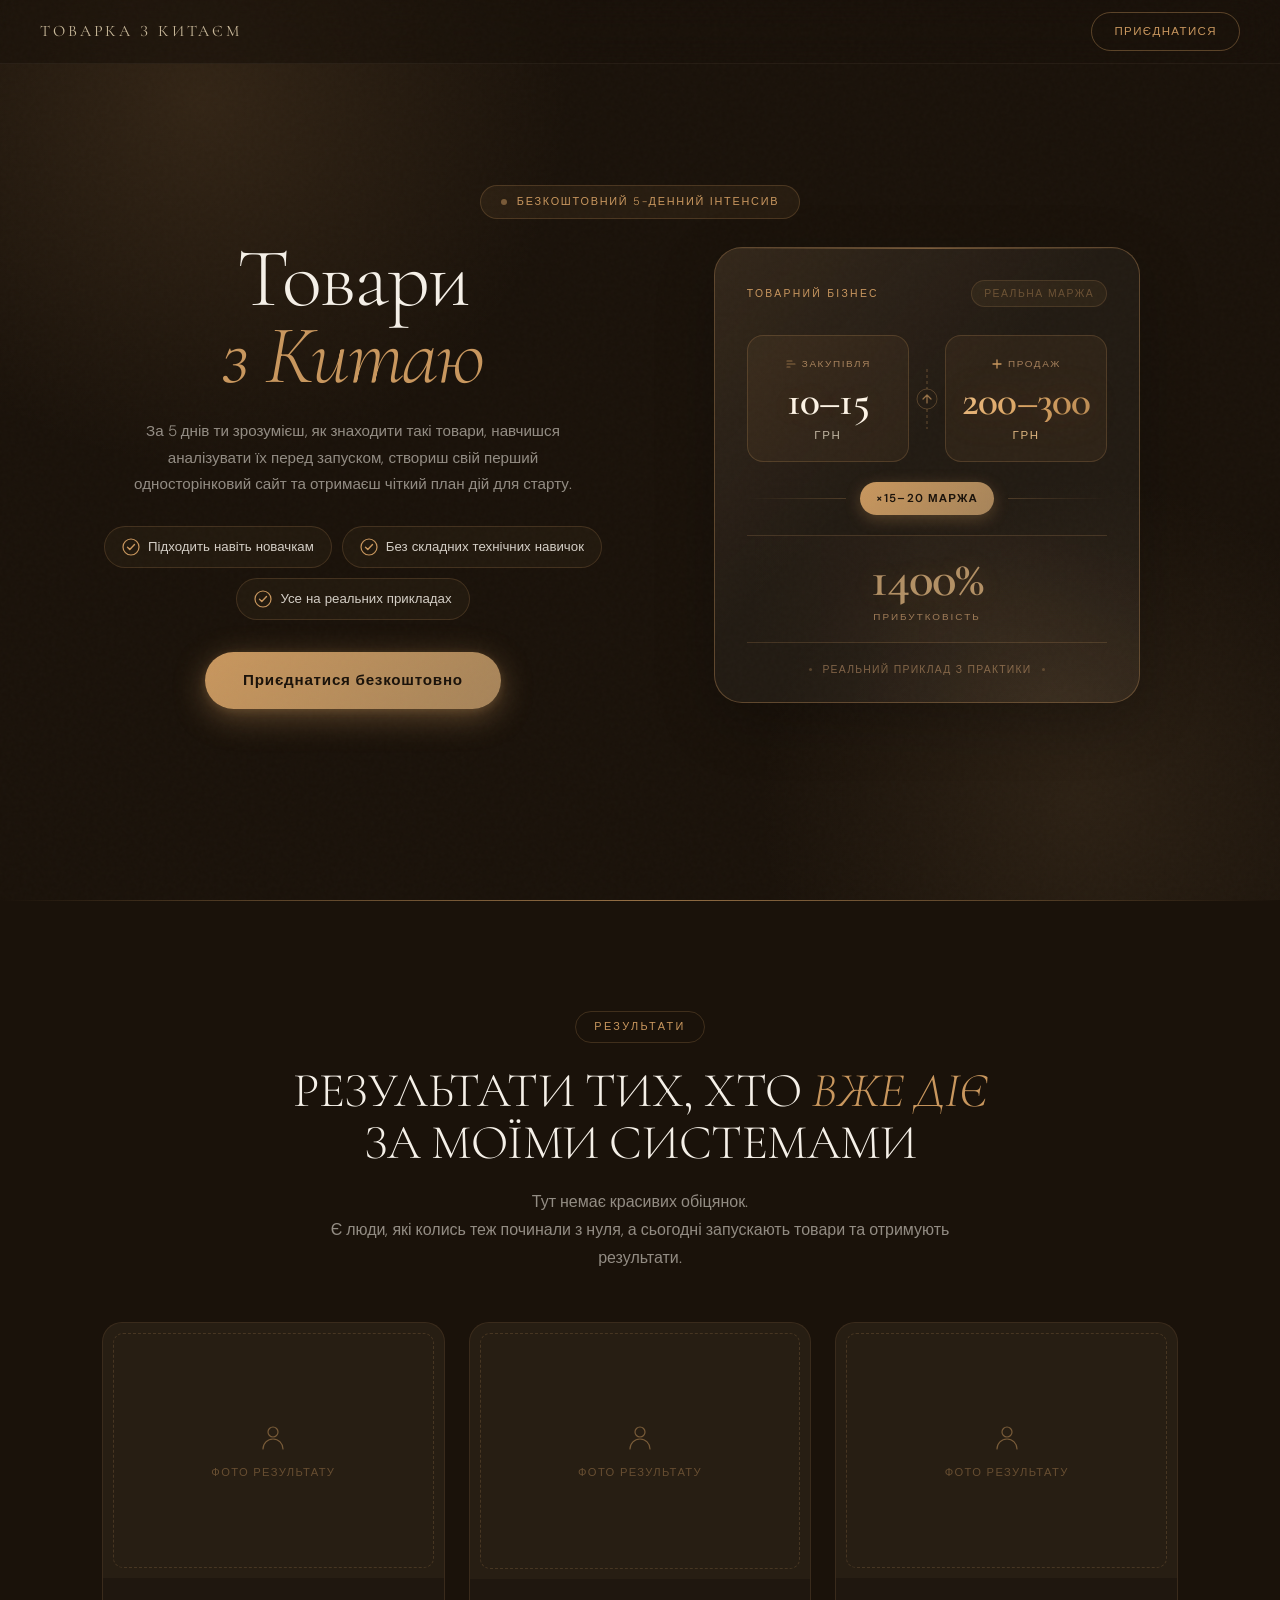
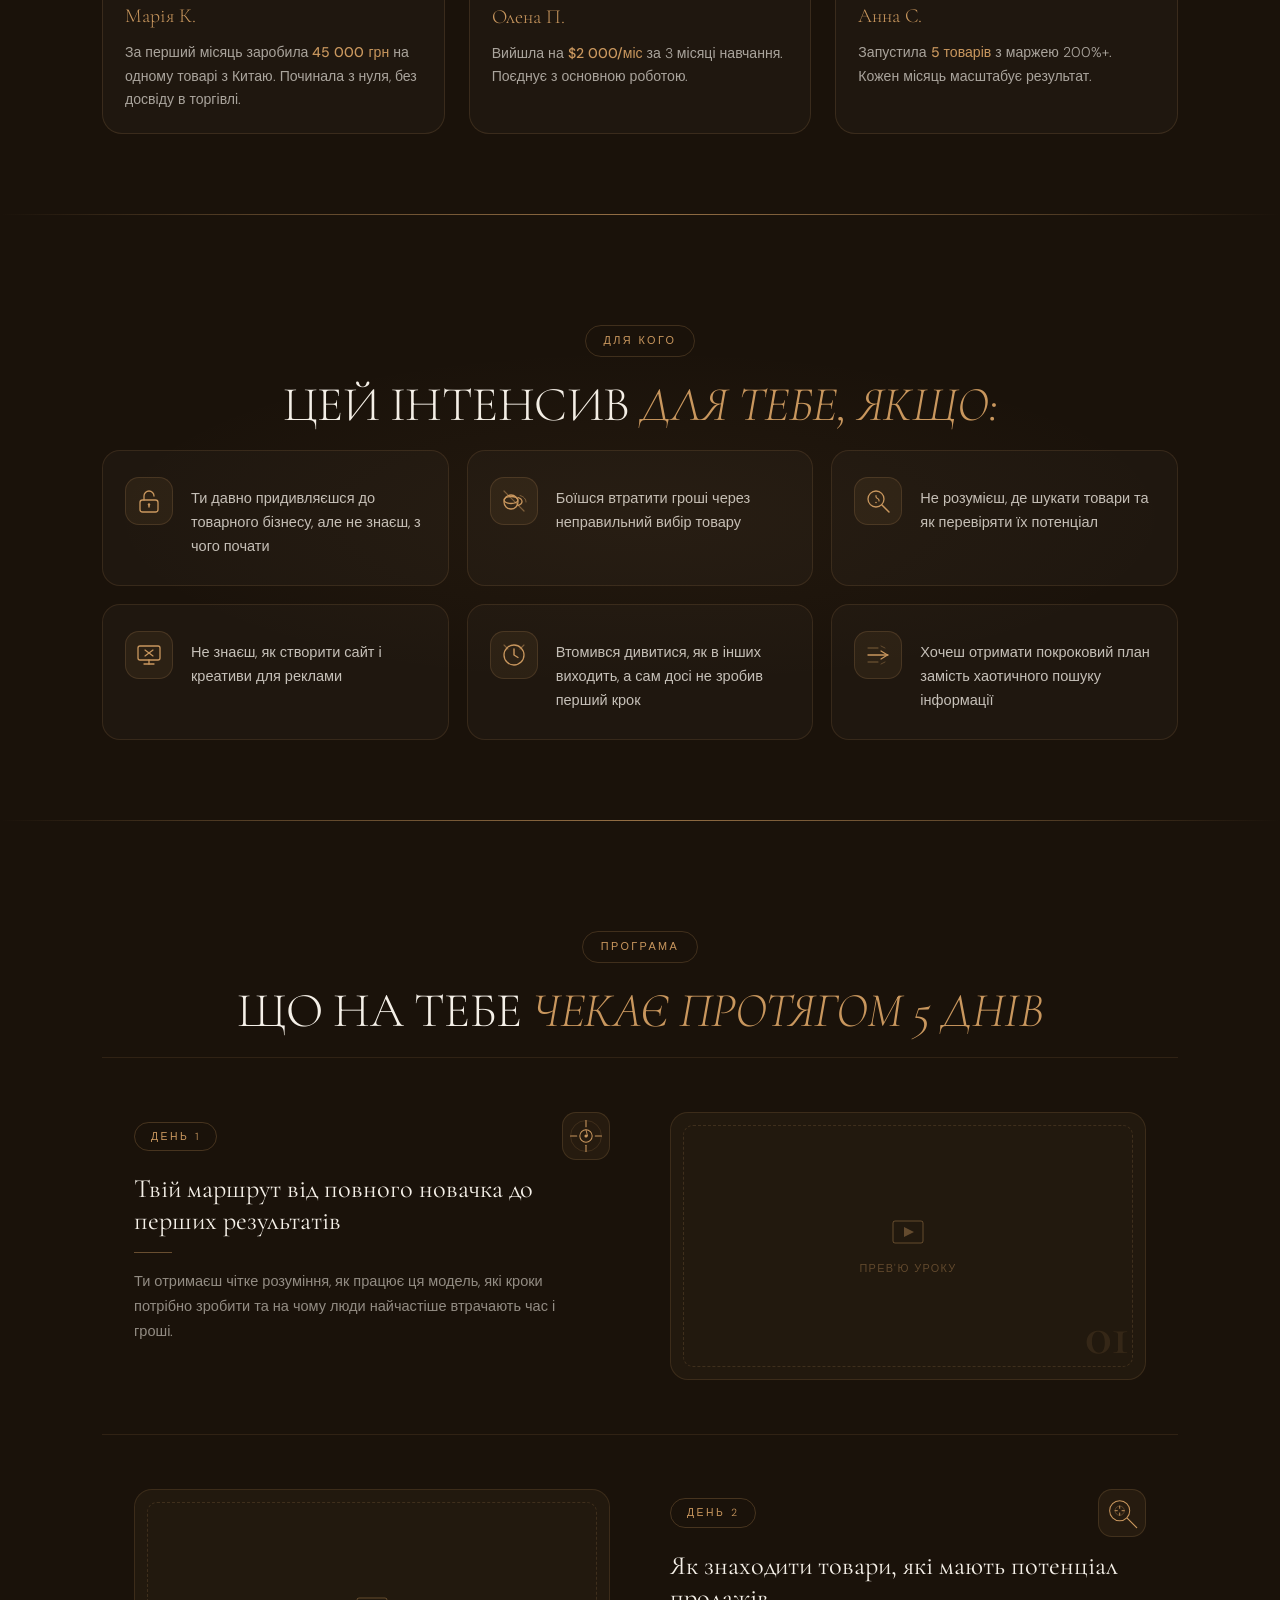
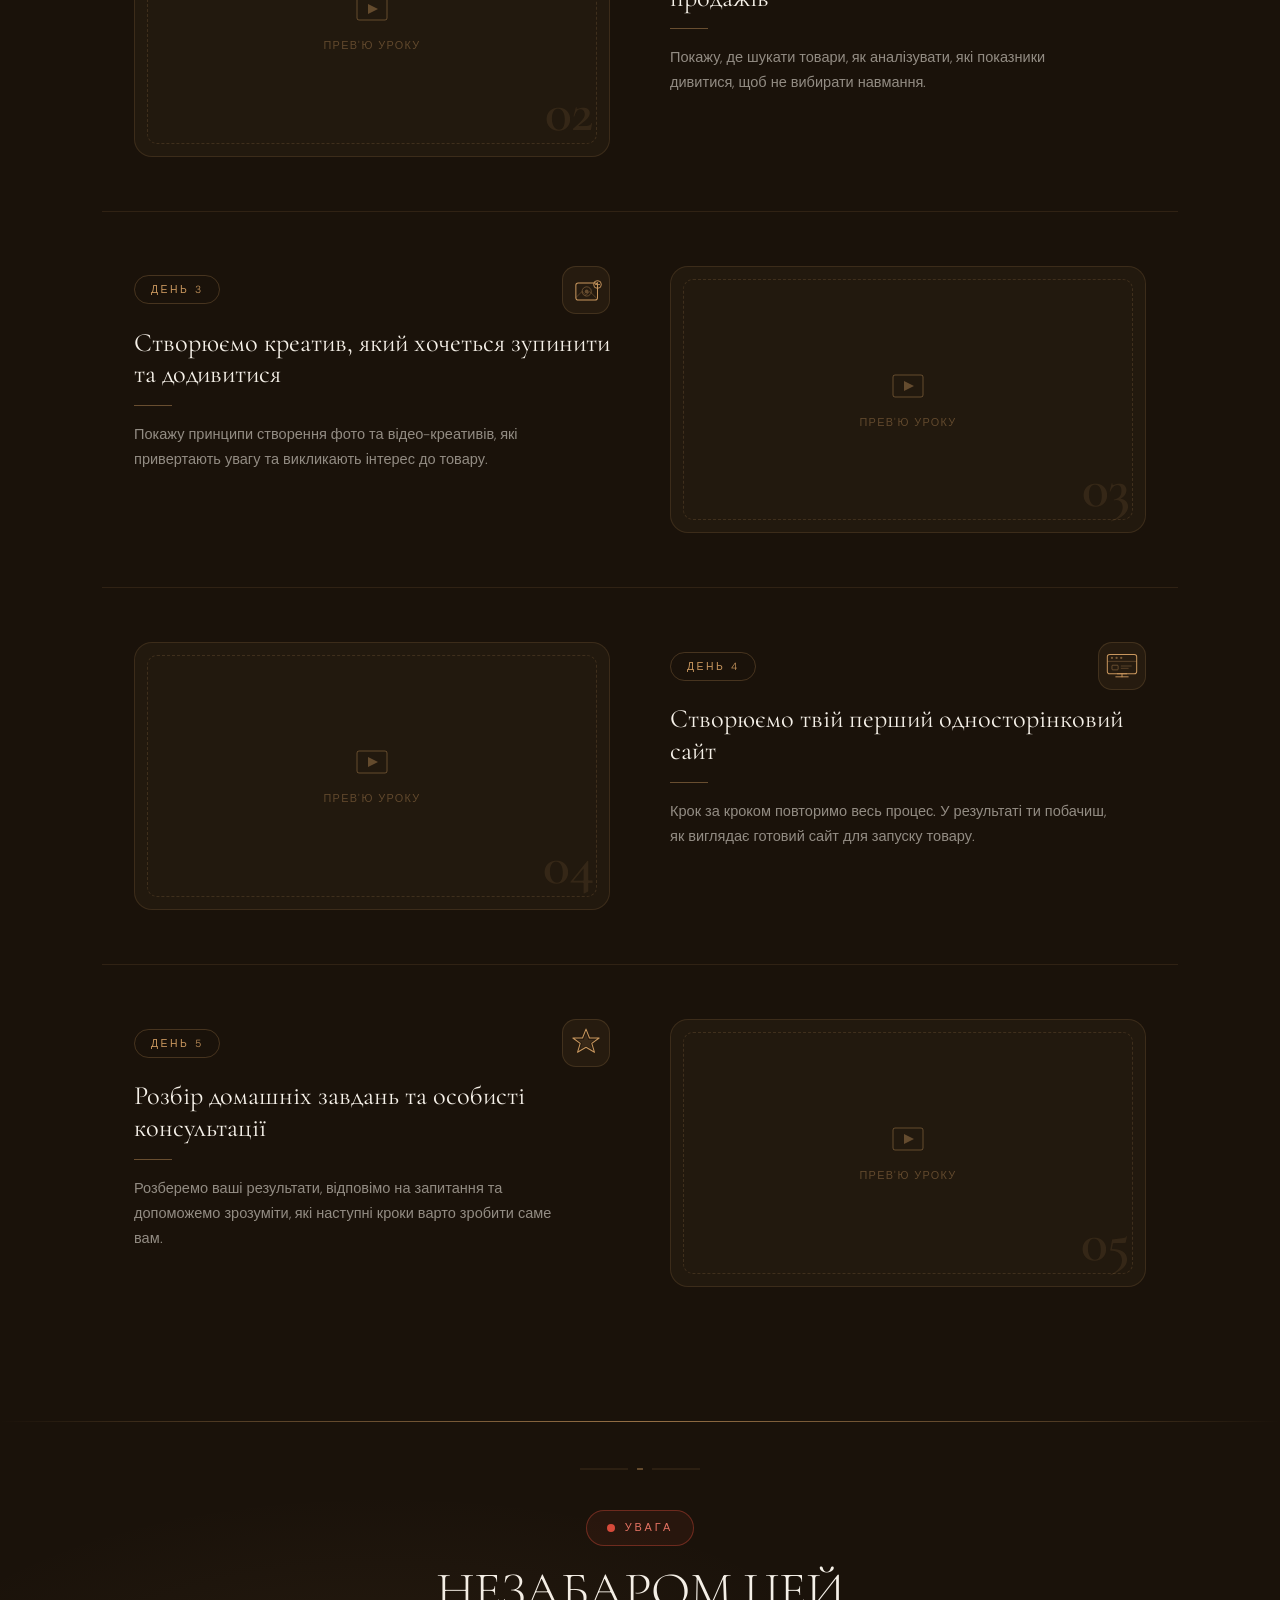
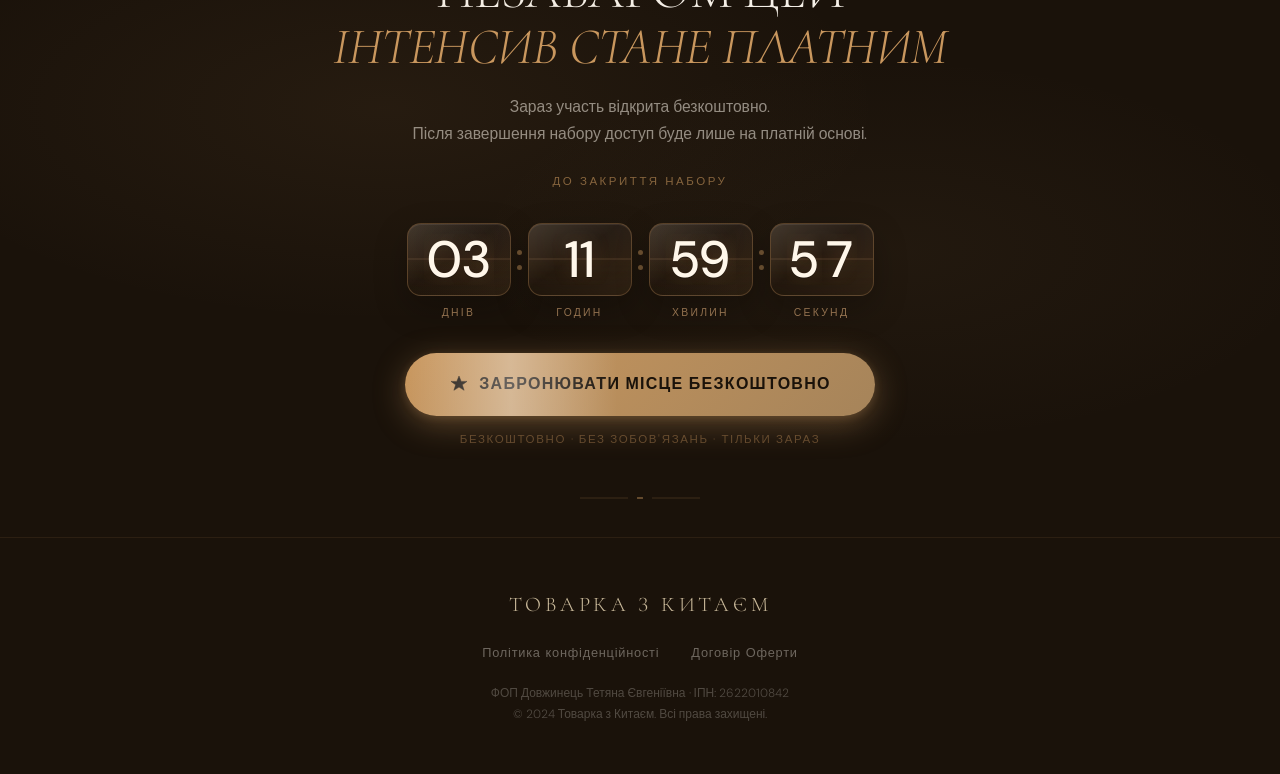
==== commit 424a427a: "Add files via upload" ====
--- a/index.html
+++ b/index.html
@@ -37,7 +37,7 @@
       </div> -->
 
       <h1 class="hero-title">
-        Товарка<br /><em>з Китаєм</em>
+        Товари<br /><em>з Китаю</em>
       </h1>
 
       <p class="hero-sub">
@@ -587,16 +587,35 @@
   }
   end=parseInt(end);
   function pad(n){return String(n).padStart(2,'0');}
+  const els={
+    days:document.getElementById('t-days'),
+    hours:document.getElementById('t-hours'),
+    minutes:document.getElementById('t-minutes'),
+    seconds:document.getElementById('t-seconds')
+  };
+  // пишем в DOM только когда значение реально изменилось — без лишних перерисовок
+  function set(el,val){ if(el && el.dataset.v!==val){ el.dataset.v=val; el.textContent=val; } }
   function tick(){
     const diff=end-Date.now();
-    if(diff<=0){['t-days','t-hours','t-minutes','t-seconds'].forEach(id=>document.getElementById(id).textContent='00');return;}
-    document.getElementById('t-days').textContent=pad(Math.floor(diff/864e5));
-    document.getElementById('t-hours').textContent=pad(Math.floor(diff%864e5/36e5));
-    document.getElementById('t-minutes').textContent=pad(Math.floor(diff%36e5/6e4));
-    document.getElementById('t-seconds').textContent=pad(Math.floor(diff%6e4/1e3));
+    if(diff<=0){
+      set(els.days,'00');set(els.hours,'00');set(els.minutes,'00');set(els.seconds,'00');
+      return false;
+    }
+    set(els.days,pad(Math.floor(diff/864e5)));
+    set(els.hours,pad(Math.floor(diff%864e5/36e5)));
+    set(els.minutes,pad(Math.floor(diff%36e5/6e4)));
+    set(els.seconds,pad(Math.floor(diff%6e4/1e3)));
+    return true;
   }
-  tick();setInterval(tick,1000);
+  // самокорректирующийся таймер: выравниваемся по границе секунды, чтобы не было дрейфа/рывков
+  function loop(){
+    if(tick()===false) return;
+    const delay=1000-(Date.now()%1000);
+    setTimeout(loop,delay);
+  }
+  loop();
 })();
 </script>
 </body>
 </html>
+
--- a/css/index.css
+++ b/css/index.css
@@ -466,13 +466,14 @@
 
 .timer-block{
   display:flex;flex-direction:column;align-items:center;gap:8px;
-  min-width:100px;
+  min-width:0;
 }
 .timer-top{
-  position:relative;width:100%;
+  position:relative;width:auto;
+  display:inline-flex;align-items:center;justify-content:center;
   background:rgba(201,151,94,.07);
   border:1px solid rgba(201,151,94,.28);
-  border-radius:16px;padding:20px 10px 16px;
+  border-radius:14px;padding:10px 16px;
   overflow:hidden;
 }
 .timer-top::before{
@@ -549,7 +550,7 @@
   .forwho-grid{grid-template-columns:1fr 1fr}
   .day-row-content{grid-template-columns:1fr;gap:28px}
   .day-row-reverse{direction:ltr}
-  .timer-block{min-width:82px}
+  .timer-block{min-width:0}
   .timer-num{font-size:2.4rem}
 }
 
@@ -595,8 +596,8 @@
   .urgency-inner{gap:22px;padding:0 18px}
 
   .timer-wrap{gap:4px}
-  .timer-block{min-width:66px}
-  .timer-top{padding:13px 8px 11px;border-radius:12px}
+  .timer-block{min-width:0}
+  .timer-top{padding:9px 14px;border-radius:12px}
   .timer-num{font-size:1.9rem}
   .timer-unit{font-size:.58rem}
   .timer-colon{height:56px;padding-bottom:18px;gap:7px}
@@ -610,6 +611,295 @@
   .price-big{font-size:1.7rem}
   .price-big-sell{font-size:1.7rem}
   .timer-num{font-size:1.6rem}
-  .timer-block{min-width:56px}
-  .timer-top{padding:11px 6px 10px}
-}
+  .timer-block{min-width:0}
+  .timer-top{padding:8px 12px}
+}
+
+/* == MOBILE POLISH ONLY == */
+@media(max-width:600px){
+  body{line-height:1.55}
+  body::before{opacity:.32}
+
+  nav{min-height:54px;padding:9px 14px;background:rgba(26,18,10,.78)}
+  .nav-logo{max-width:52vw;font-size:.72rem;letter-spacing:.1em;line-height:1.15}
+  .nav-cta{flex-shrink:0;padding:8px 12px;font-size:.62rem;letter-spacing:.1em}
+
+  .hero{min-height:auto;padding:72px 0 34px;justify-content:flex-start}
+  .hero-bg::before{width:420px;height:420px;top:-170px;left:-190px;opacity:.85}
+  .hero-bg::after{width:380px;height:380px;right:-200px;bottom:90px;opacity:.75}
+  .hero-inner{display:flex;flex-direction:column;gap:20px;padding:0 16px}
+  .hero-left{width:100%}
+  .hero-badge{max-width:100%;margin:0 auto 15px;padding:7px 13px;gap:8px;font-size:.56rem;letter-spacing:.11em;line-height:1.2;white-space:normal}
+  .hero-title{font-size:clamp(3.05rem,17vw,4.45rem);line-height:.88;margin-bottom:15px;letter-spacing:-.015em}
+  .hero-sub{max-width:340px;margin:0 auto 18px;font-size:.83rem;line-height:1.58;color:rgba(245,240,232,.68)}
+  .hero-pills{max-width:350px;margin:0 auto 22px;gap:7px}
+  .pill{width:100%;justify-content:flex-start;padding:8px 11px;border-radius:13px;font-size:.75rem;line-height:1.25;text-align:left}
+  .pill-svg{width:16px;height:16px}
+  .btn-primary{width:min(100%,340px);justify-content:center;padding:14px 18px;font-size:.78rem;line-height:1.2;letter-spacing:.045em;white-space:normal;text-align:center}
+
+  .hero-right{width:100%;max-width:350px}
+  .price-card{border-radius:18px;padding:17px 14px 15px}
+  .price-card-top{margin-bottom:14px;gap:8px}
+  .price-card-label{font-size:.55rem;letter-spacing:.16em}
+  .price-card-sub{padding:4px 9px;font-size:.52rem;letter-spacing:.1em}
+  .price-row{grid-template-columns:1fr 24px 1fr;margin-bottom:13px}
+  .price-col{min-width:0;gap:2px;padding:13px 6px 11px;border-radius:13px}
+  .price-col-label{gap:3px;margin-bottom:2px;font-size:.5rem;letter-spacing:.1em}
+  .price-col-label svg{width:10px;height:10px}
+  .price-big,.price-big-sell{font-size:clamp(1.55rem,8.7vw,2.05rem);letter-spacing:-.035em}
+  .price-currency{font-size:.56rem;letter-spacing:.11em}
+  .price-divider svg{width:24px;height:46px}
+  .price-multiplier{gap:8px;margin-bottom:12px}
+  .price-mult-badge{padding:6px 10px;font-size:.56rem;letter-spacing:.08em}
+  .price-pct{padding:11px 0 10px;margin-bottom:12px}
+  .price-pct-num{font-size:2rem}
+  .price-pct-label{font-size:.5rem;letter-spacing:.16em}
+  .price-card-footer{gap:7px;font-size:.5rem;letter-spacing:.08em}
+
+  .section-inner{padding:0 16px}
+  .results,.forwho,.programme{padding:58px 0 48px}
+  .section-label{margin-bottom:14px;padding:6px 14px;font-size:.58rem;letter-spacing:.16em}
+  .section-title{font-size:clamp(1.72rem,8.6vw,2.28rem);line-height:1.06;margin-bottom:13px}
+  .section-sub{margin-bottom:30px;font-size:.84rem;line-height:1.6}
+
+  .cases-grid,.forwho-grid{gap:12px}
+  .case-card{border-radius:16px}
+  .case-body{padding:17px 16px}
+  .case-text,.fwi-text{font-size:.84rem;line-height:1.55}
+  .forwho-item{gap:12px;padding:16px 14px;border-radius:15px}
+  .fwi-icon{width:40px;height:40px;border-radius:12px}
+  .fwi-icon svg{width:24px;height:24px}
+  .fwi-text{padding-top:2px}
+
+  .days-list{gap:12px}
+  .day-row{border-radius:16px}
+  .day-row-content{padding:16px 14px 0}
+  .day-row-left{gap:9px;padding-bottom:14px}
+  .day-row-head{align-items:flex-start}
+  .day-tag{padding:5px 12px;font-size:.55rem;letter-spacing:.18em}
+  .day-row-icon{width:38px;height:38px;border-radius:11px}
+  .day-row-icon svg{width:28px;height:28px}
+  .day-row-title{font-size:1.28rem;line-height:1.13}
+  .day-row-desc{max-width:none;font-size:.83rem;line-height:1.56}
+  .day-row-desc::before{width:30px;margin-bottom:10px}
+  .day-img-wrap{border-radius:14px}
+  .day-img-placeholder{margin:8px}
+  .day-img-placeholder span{font-size:.58rem}
+
+  .urgency{padding:52px 0 46px}
+  .urgency-inner{max-width:390px;gap:17px;padding:0 16px}
+  .urgency-ornament svg{width:92px}
+  .urgency-eyebrow{margin-bottom:13px;padding:7px 15px;font-size:.56rem;letter-spacing:.2em}
+  .urgency-title{font-size:clamp(1.78rem,9vw,2.35rem)}
+  .urgency-sub{font-size:.84rem;line-height:1.58}
+  .timer-caption{margin-top:0;font-size:.6rem;letter-spacing:.17em}
+  .timer-wrap{display:grid;grid-template-columns:repeat(4,minmax(0,1fr));width:100%;gap:7px;align-items:start}
+  .timer-colon{display:none}
+  .timer-block{min-width:0;gap:6px}
+  .timer-top{display:inline-flex;align-items:center;justify-content:center;width:auto;min-width:0;min-height:0;padding:8px 16px;border-radius:13px;background:linear-gradient(180deg,rgba(245,240,232,.035),rgba(201,151,94,.055)),rgba(26,18,10,.62);box-shadow:inset 0 1px 0 rgba(245,240,232,.06),0 8px 24px rgba(0,0,0,.18)}
+  .timer-top::after{opacity:.6}
+  .timer-num{font-family:var(--f-b);font-size:clamp(1.52rem,8.2vw,2.05rem);font-weight:500;letter-spacing:.02em;text-shadow:0 0 18px rgba(201,151,94,.18)}
+  .timer-unit{font-size:.5rem;letter-spacing:.11em;line-height:1.15}
+  .btn-urgency{width:100%;max-width:350px;margin-top:12px;padding:15px 14px;font-size:.72rem;letter-spacing:.045em}
+  .btn-urgency svg{width:16px;height:16px}
+  .urgency-note{max-width:280px;font-size:.58rem;line-height:1.45;letter-spacing:.11em}
+
+  footer{padding:38px 16px}
+  .footer-inner{gap:16px}
+  .footer-logo{font-size:1.05rem;letter-spacing:.13em}
+  .footer-links{gap:12px}
+  .footer-links a{width:100%;font-size:.75rem}
+}
+
+@media(max-width:380px){
+  .hero-inner,.section-inner,.urgency-inner{padding-left:12px;padding-right:12px}
+  .hero-title{font-size:clamp(2.72rem,16vw,3.42rem)}
+  .hero-sub{font-size:.8rem}
+  .hero-pills{margin-bottom:18px}
+  .pill{font-size:.72rem;padding:8px 10px}
+  .price-card{padding:15px 10px 13px}
+  .price-row{grid-template-columns:1fr 18px 1fr}
+  .price-divider svg{width:18px}
+  .price-big,.price-big-sell{font-size:1.48rem}
+  .price-mult-badge{font-size:.5rem;padding:5px 8px}
+  .timer-wrap{gap:5px}
+  .timer-top{padding:7px 13px}
+  .timer-num{font-size:1.42rem}
+  .timer-unit{font-size:.46rem;letter-spacing:.08em}
+}
+
+/* == PREMIUM TIMER + HERO/PERCENT FINAL PASS == */
+@keyframes premiumDigitOld{
+  0%{opacity:1;transform:translateY(0) rotateX(0deg) scale(1);filter:blur(0)}
+  42%{opacity:.92;transform:translateY(-2px) rotateX(-38deg) scale(.985);filter:blur(.2px)}
+  100%{opacity:0;transform:translateY(-12px) rotateX(-82deg) scale(.94);filter:blur(2px)}
+}
+@keyframes premiumDigitNew{
+  0%{opacity:0;transform:translateY(12px) rotateX(82deg) scale(.94);filter:blur(2px)}
+  58%{opacity:.96;transform:translateY(1px) rotateX(14deg) scale(1.015);filter:blur(.1px)}
+  100%{opacity:1;transform:translateY(0) rotateX(0deg) scale(1);filter:blur(0)}
+}
+@keyframes timerPlateGlow{
+  0%,100%{box-shadow:inset 0 1px 0 rgba(245,240,232,.08),inset 0 -18px 40px rgba(201,151,94,.035),0 12px 34px rgba(0,0,0,.24)}
+  50%{box-shadow:inset 0 1px 0 rgba(245,240,232,.14),inset 0 -18px 42px rgba(201,151,94,.09),0 16px 42px rgba(201,151,94,.12)}
+}
+@keyframes timerSweep{
+  0%{transform:translateX(-120%) skewX(-18deg);opacity:0}
+  35%{opacity:.8}
+  100%{transform:translateX(180%) skewX(-18deg);opacity:0}
+}
+
+.price-card{background:rgba(255,255,255,.038);border-color:rgba(201,151,94,.36);box-shadow:0 18px 60px rgba(0,0,0,.22)}
+.price-col{background:rgba(201,151,94,.065);border-color:rgba(201,151,94,.22)}
+.price-col-label{color:rgba(212,165,116,.72)}
+.price-big{color:#fff7ea;text-shadow:0 0 24px rgba(201,151,94,.16)}
+.price-big-sell{background:linear-gradient(135deg,#f1c48a 0%,#dca767 48%,#b88952 100%);-webkit-background-clip:text;-webkit-text-fill-color:transparent;background-clip:text;filter:drop-shadow(0 0 18px rgba(201,151,94,.18))}
+.price-currency{color:rgba(232,222,202,.78)}
+.price-currency-sell{color:rgba(241,196,138,.9)}
+.price-pct{position:relative;border-color:rgba(201,151,94,.2);background:linear-gradient(90deg,transparent,rgba(201,151,94,.045),transparent)}
+.price-pct-num{color:rgba(241,196,138,.68);text-shadow:0 0 26px rgba(201,151,94,.18)}
+.price-pct-label{color:rgba(212,165,116,.68)}
+.price-card-footer{color:rgba(212,165,116,.52)}
+
+.timer-wrap{perspective:900px}
+.timer-block{isolation:isolate}
+.timer-top{
+  transform-style:preserve-3d;
+  background:linear-gradient(180deg,rgba(245,240,232,.055),rgba(201,151,94,.07) 52%,rgba(26,18,10,.52)),rgba(26,18,10,.7);
+  border-color:rgba(201,151,94,.34);
+  box-shadow:inset 0 1px 0 rgba(245,240,232,.08),inset 0 -18px 40px rgba(201,151,94,.035),0 12px 34px rgba(0,0,0,.24);
+  animation:timerPlateGlow 4.8s ease-in-out infinite;
+}
+.timer-top::before{background:linear-gradient(145deg,rgba(255,236,204,.12) 0%,transparent 45%,rgba(201,151,94,.08) 100%)}
+.timer-top::after{border-top-color:rgba(241,196,138,.18)}
+.timer-num{
+  min-width:2ch;
+  font-family:var(--f-b);
+  font-weight:500;
+  color:#fff7ea;
+  letter-spacing:.015em;
+  text-shadow:0 0 22px rgba(201,151,94,.28),0 1px 0 rgba(0,0,0,.35);
+  transform-style:preserve-3d;
+}
+.timer-num::before,
+.timer-num::after{
+  content:attr(data-new);
+  position:absolute;
+  inset:0;
+  display:flex;
+  align-items:center;
+  justify-content:center;
+  color:#fff7ea;
+  text-shadow:0 0 22px rgba(201,151,94,.32),0 1px 0 rgba(0,0,0,.35);
+  pointer-events:none;
+  opacity:0;
+  transform-origin:50% 50%;
+  backface-visibility:hidden;
+}
+.timer-num::before{content:attr(data-old)}
+.timer-num.is-changing{color:transparent;text-shadow:none}
+.timer-num.is-changing::before{animation:premiumDigitOld .62s cubic-bezier(.22,1,.36,1) both}
+.timer-num.is-changing::after{animation:premiumDigitNew .62s cubic-bezier(.22,1,.36,1) both}
+.timer-num.is-changing + .timer-sweep{display:none}
+.timer-top:has(.timer-num.is-changing)::before{animation:timerSweep .62s ease both}
+.timer-unit{color:rgba(212,165,116,.72)}
+
+@media(max-width:600px){
+  .hero-pills{width:auto;max-width:340px;flex-direction:column;align-items:center;justify-content:center;margin-left:auto;margin-right:auto;gap:8px}
+  .pill{width:auto;max-width:100%;display:inline-flex;align-self:center;justify-content:center;text-align:center;padding:8px 13px;border-radius:999px}
+  .pill-svg{flex:0 0 auto}
+
+  .price-card{background:rgba(255,255,255,.045);border-color:rgba(201,151,94,.38)}
+  .price-col{background:rgba(201,151,94,.075);border-color:rgba(201,151,94,.25)}
+  .price-pct{padding:12px 0 11px;background:linear-gradient(90deg,transparent,rgba(201,151,94,.065),transparent)}
+  .price-pct-num{font-size:2.15rem;color:rgba(241,196,138,.76)}
+  .price-pct-label{color:rgba(212,165,116,.72)}
+
+  .timer-top{border-color:rgba(201,151,94,.36)}
+  .timer-num{font-size:clamp(1.55rem,8.4vw,2.08rem);font-weight:500}
+}
+
+@media(max-width:380px){
+  .hero-pills{max-width:310px;gap:7px}
+  .pill{padding:8px 11px;font-size:.72rem}
+  .price-pct-num{font-size:1.92rem}
+  .timer-top{padding:7px 12px}
+  .timer-num{font-size:1.44rem}
+}
+
+/* == TIMER OVERLAP FIX == */
+@keyframes premiumDigitOld{
+  0%{opacity:1;transform:translateY(0) rotateX(0deg) scale(1);filter:blur(0)}
+  38%{opacity:1;transform:translateY(-2px) rotateX(-32deg) scale(.99);filter:blur(.15px)}
+  49%{opacity:0;transform:translateY(-8px) rotateX(-72deg) scale(.96);filter:blur(1.4px)}
+  100%{opacity:0;transform:translateY(-8px) rotateX(-72deg) scale(.96);filter:blur(1.4px)}
+}
+@keyframes premiumDigitNew{
+  0%{opacity:0;transform:translateY(8px) rotateX(72deg) scale(.96);filter:blur(1.4px)}
+  51%{opacity:0;transform:translateY(8px) rotateX(72deg) scale(.96);filter:blur(1.4px)}
+  63%{opacity:1;transform:translateY(1px) rotateX(12deg) scale(1.01);filter:blur(.1px)}
+  100%{opacity:1;transform:translateY(0) rotateX(0deg) scale(1);filter:blur(0)}
+}
+.timer-num.is-changing::before{animation:premiumDigitOld .54s cubic-bezier(.22,1,.36,1) both}
+.timer-num.is-changing::after{animation:premiumDigitNew .54s cubic-bezier(.22,1,.36,1) both}
+.timer-top:has(.timer-num.is-changing)::before{animation:timerSweep .54s ease both}
+
+/* == SMOOTH PER-DIGIT TIMER FINAL == */
+@keyframes timerDigitOldSmooth{
+  0%{opacity:1;transform:translate3d(0,0,0)}
+  100%{opacity:0;transform:translate3d(0,-58%,0)}
+}
+@keyframes timerDigitNewSmooth{
+  0%{opacity:0;transform:translate3d(0,58%,0)}
+  100%{opacity:1;transform:translate3d(0,0,0)}
+}
+
+.timer-top{animation:none;will-change:auto}
+.timer-top:has(.timer-num.is-changing)::before,
+.timer-top:has(.timer-digit.is-changing)::before{animation:none}
+.timer-num{
+  position:relative;
+  display:inline-flex;
+  align-items:center;
+  justify-content:center;
+  gap:0;
+  min-width:2ch;
+  font-variant-numeric:tabular-nums;
+  font-feature-settings:"tnum" 1;
+  color:#fff7ea !important;
+  text-shadow:0 0 18px rgba(201,151,94,.22),0 1px 0 rgba(0,0,0,.35) !important;
+  transform:none;
+  contain:layout paint;
+}
+.timer-num::before,
+.timer-num::after{content:none !important;display:none !important;animation:none !important}
+.timer-num.is-changing{color:#fff7ea;text-shadow:0 0 18px rgba(201,151,94,.22),0 1px 0 rgba(0,0,0,.35)}
+.timer-digit{
+  position:relative;
+  display:inline-block;
+  width:1ch;
+  height:1em;
+  font-variant-numeric:tabular-nums;
+  font-feature-settings:"tnum" 1;
+  line-height:1;
+  overflow:hidden;
+  text-align:center;
+  transform:translateZ(0);
+  backface-visibility:hidden;
+  contain:layout paint;
+}
+.timer-digit-old,
+.timer-digit-new{
+  position:absolute;
+  inset:0;
+  display:flex;
+  align-items:center;
+  justify-content:center;
+  will-change:transform,opacity;
+  backface-visibility:hidden;
+  transform-origin:50% 50%;
+}
+.timer-digit-old{opacity:1}
+.timer-digit-new{opacity:0}
+.timer-digit.is-changing .timer-digit-old{animation:timerDigitOldSmooth .42s cubic-bezier(.22,1,.36,1) both}
+.timer-digit.is-changing .timer-digit-new{animation:timerDigitNewSmooth .42s cubic-bezier(.22,1,.36,1) both}
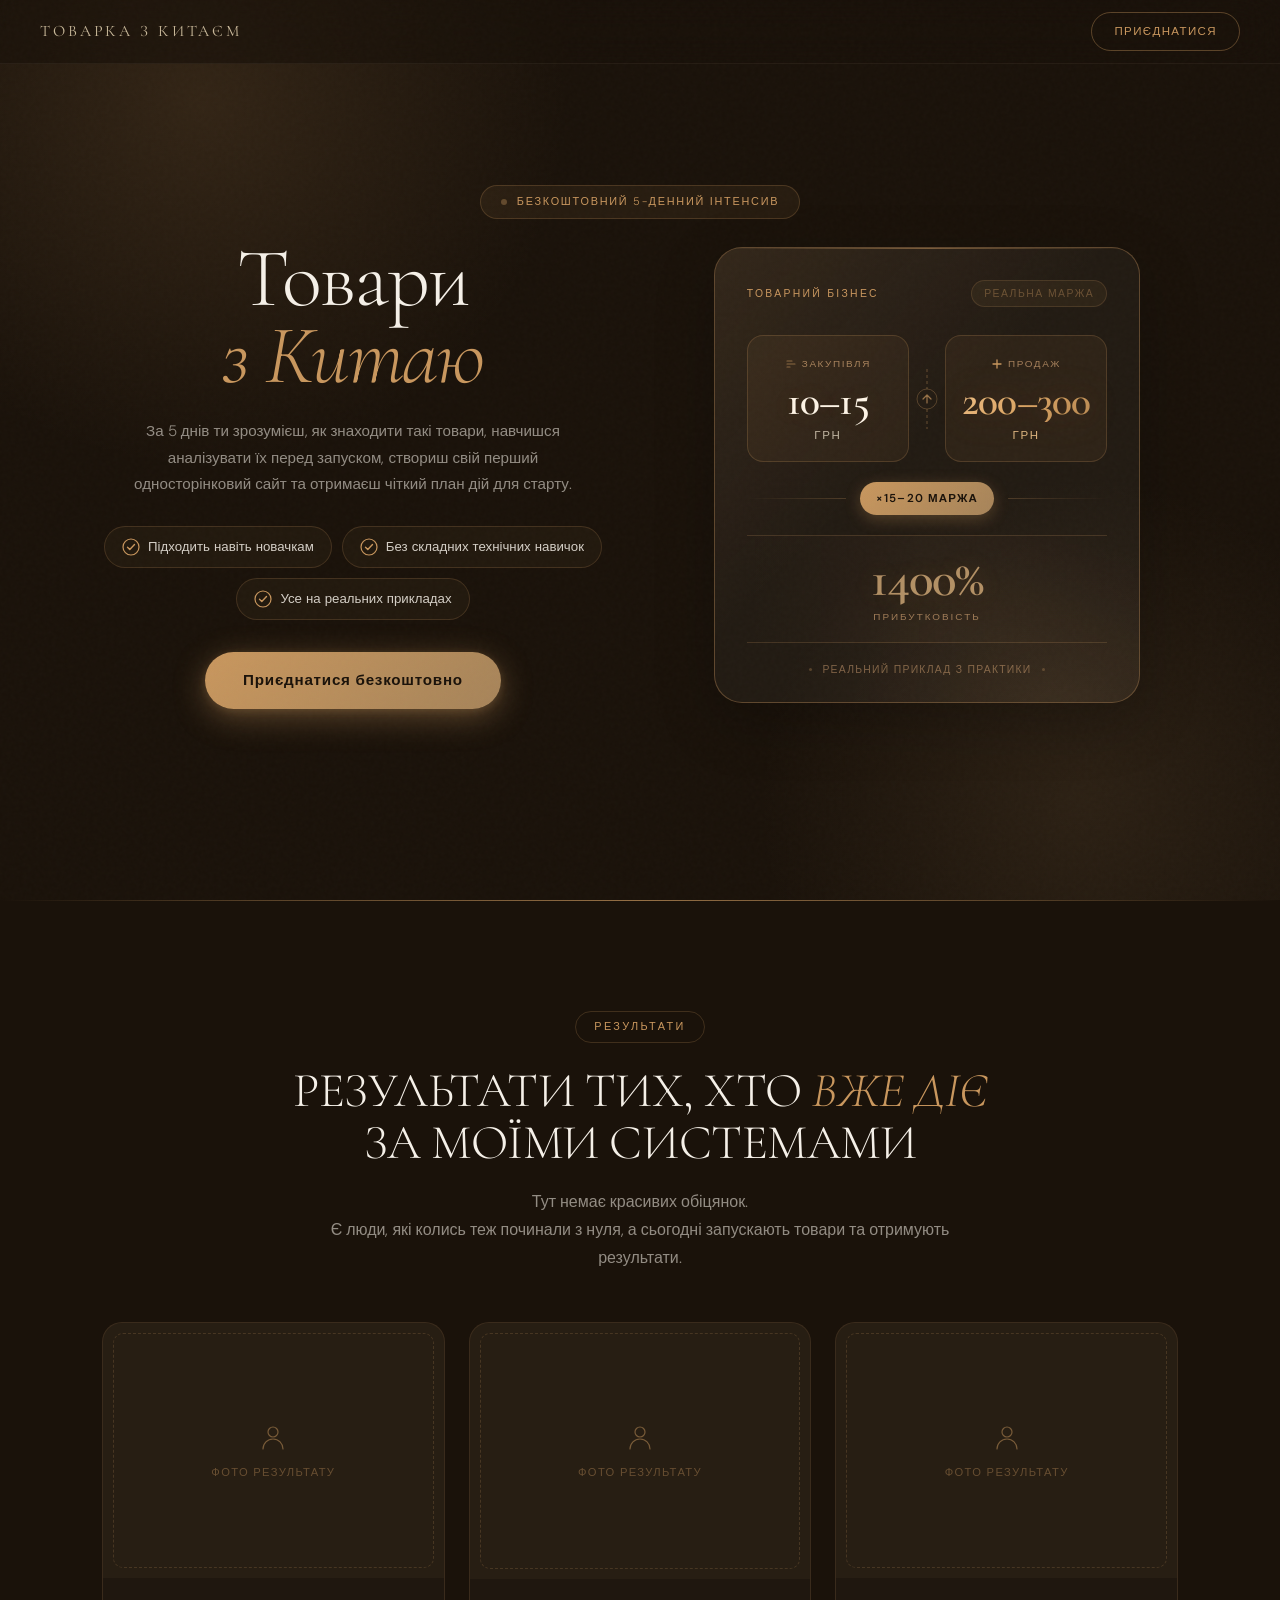
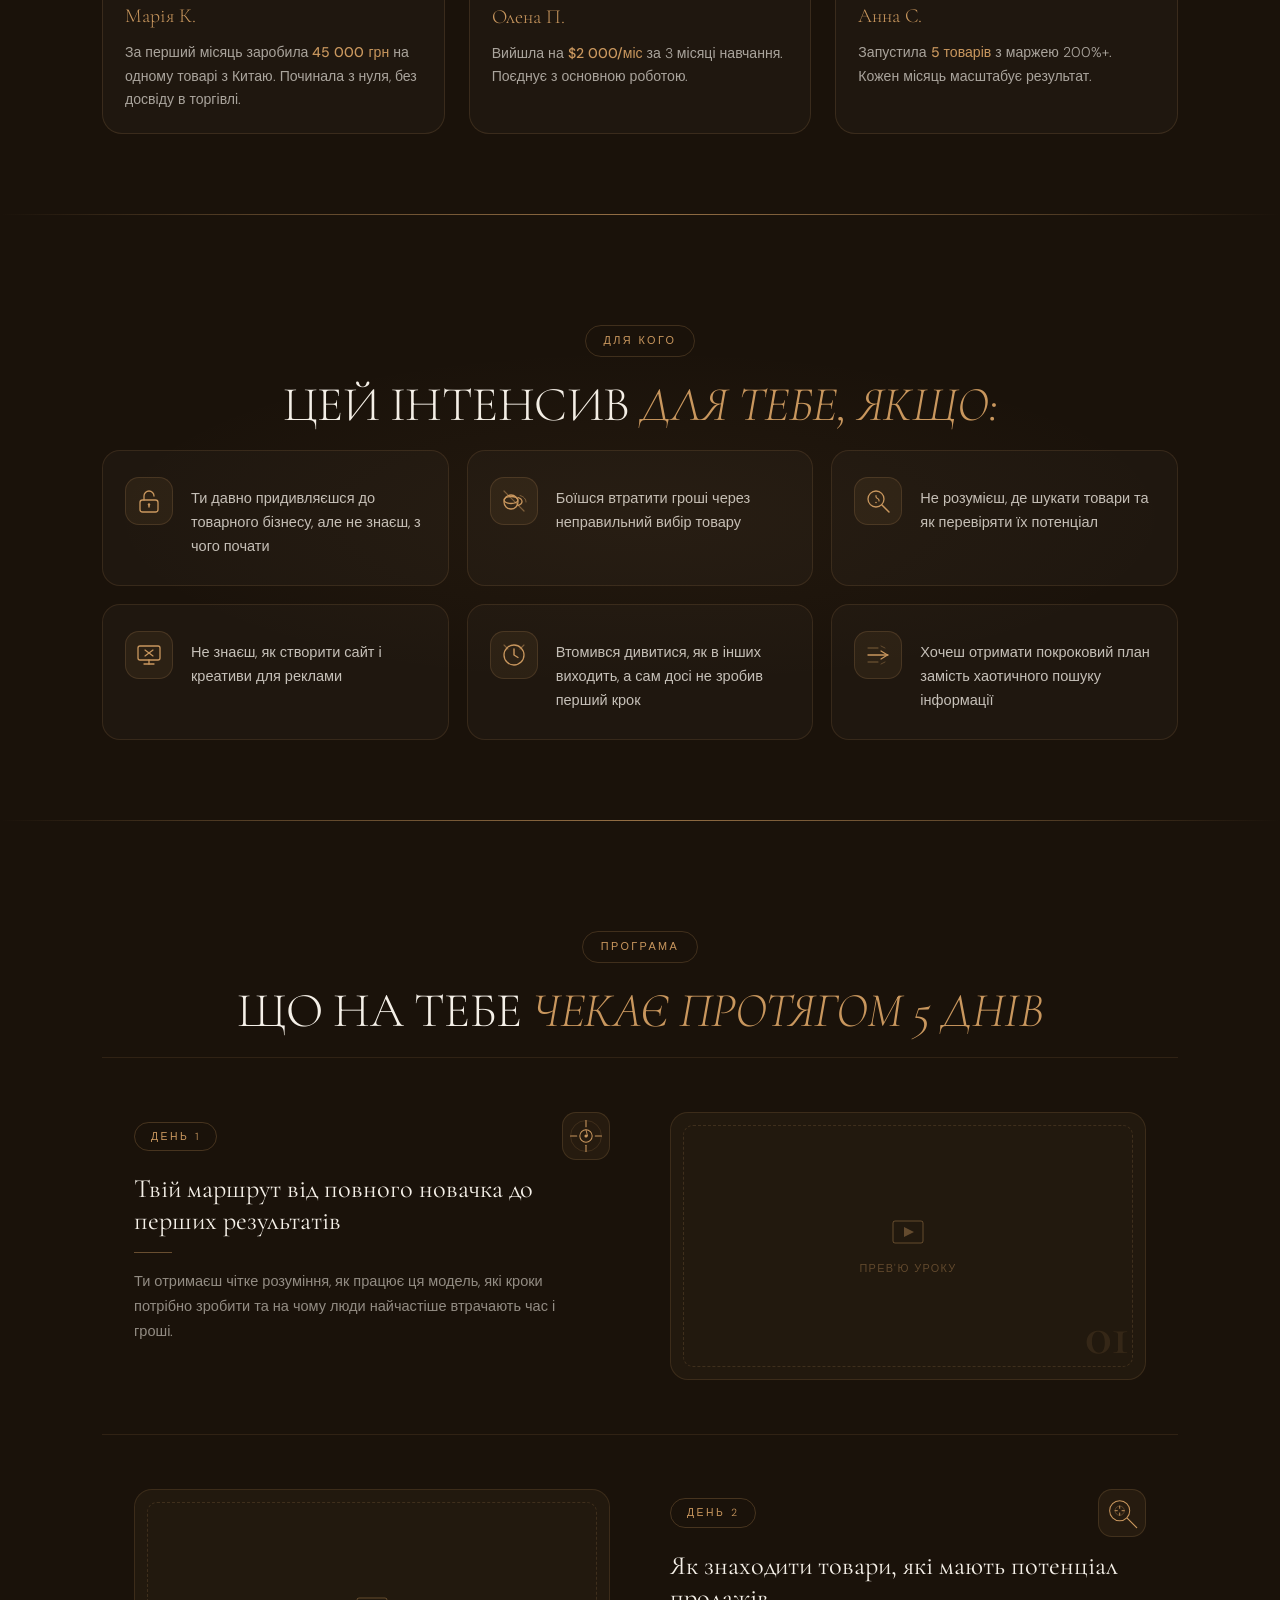
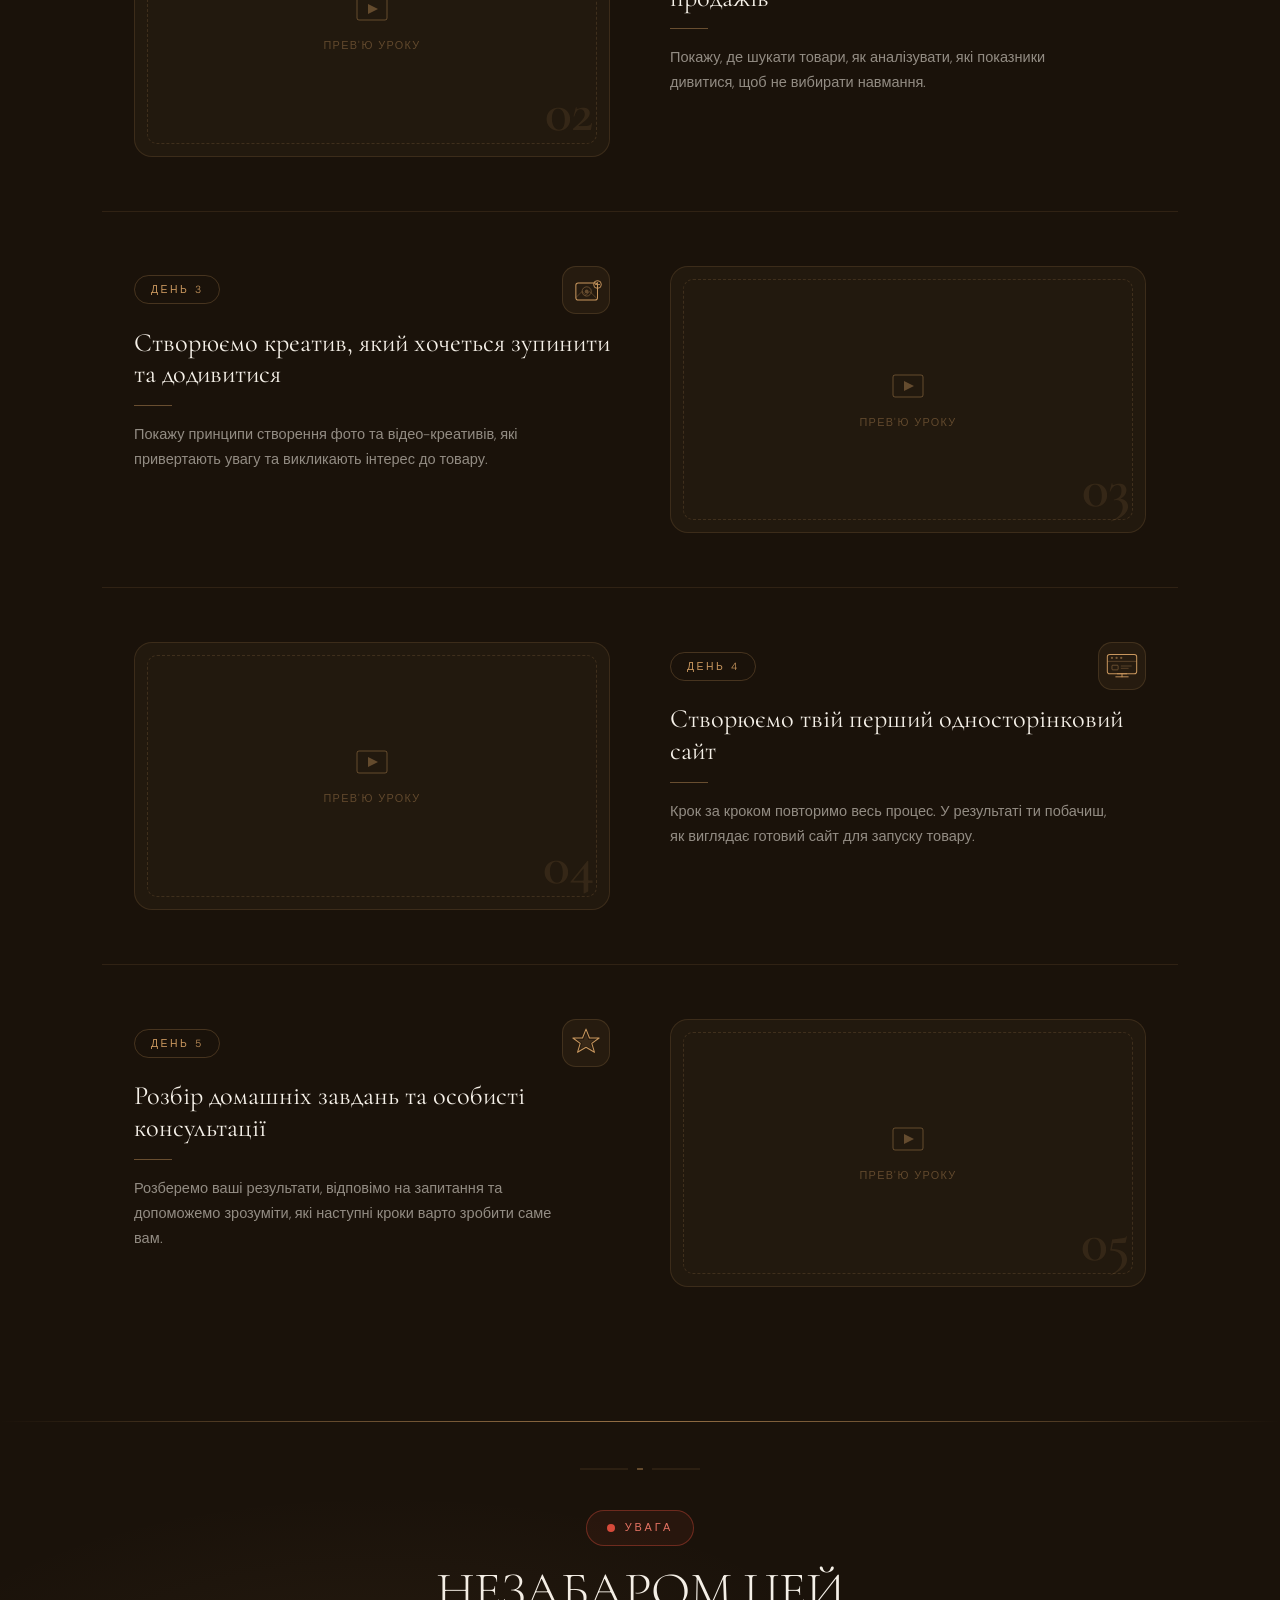
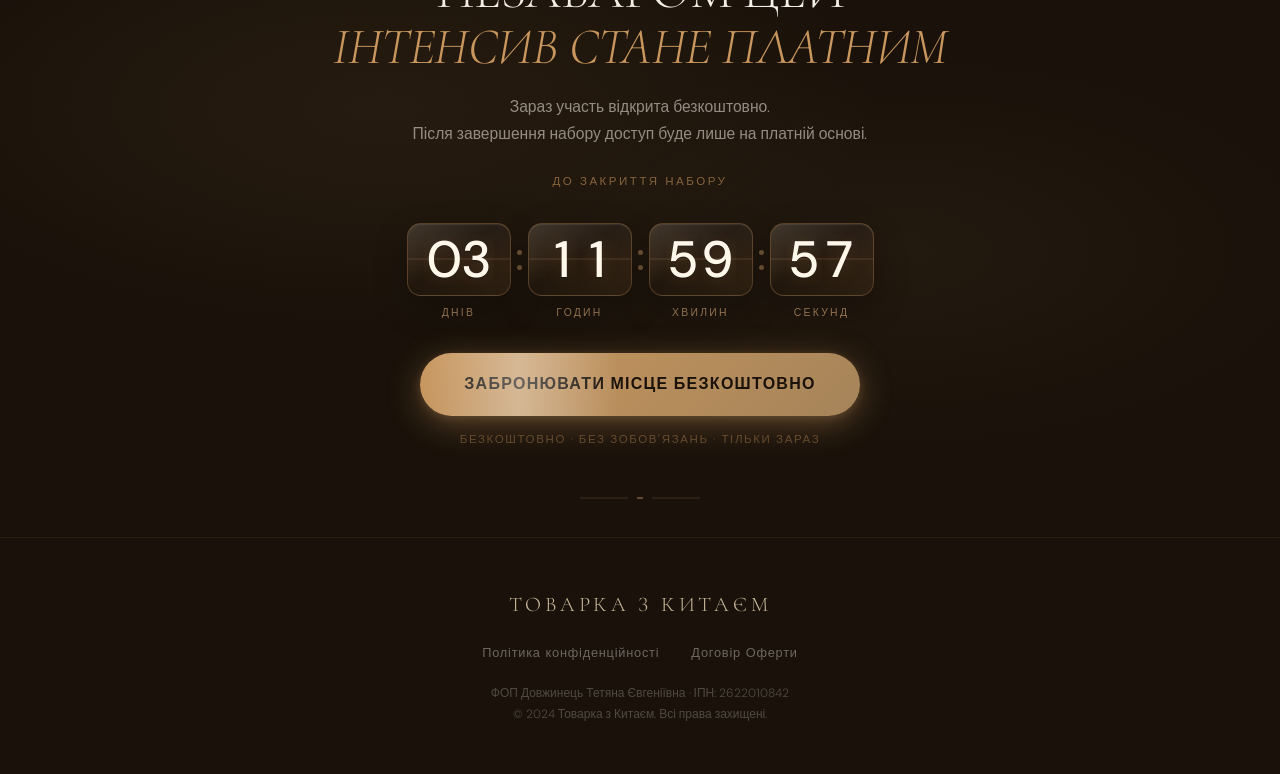
==== commit 920db508: "Add files via upload" ====
--- a/index.html
+++ b/index.html
@@ -546,7 +546,7 @@
 
     <div class="reveal urgency-cta">
       <a href="https://t.me/+KsW33rmzhJs5OTFi" target="_blank" class="btn-primary btn-urgency">
-        <svg width="20" height="20" viewBox="0 0 20 20" fill="none"><path d="M10 2 L12.2 7.4H18 L13.3 10.8 L15.1 16.3 L10 13.1 L4.9 16.3 L6.7 10.8 L2 7.4H7.8Z" fill="#1a120a" stroke="#1a120a" stroke-width=".5"/></svg>
+        <!-- <svg width="20" height="20" viewBox="0 0 20 20" fill="none"><path d="M10 2 L12.2 7.4H18 L13.3 10.8 L15.1 16.3 L10 13.1 L4.9 16.3 L6.7 10.8 L2 7.4H7.8Z" fill="#1a120a" stroke="#1a120a" stroke-width=".5"/></svg> -->
         ЗАБРОНЮВАТИ МІСЦЕ БЕЗКОШТОВНО
       </a>
       <p class="urgency-note">Безкоштовно · Без зобов'язань · Тільки зараз</p>
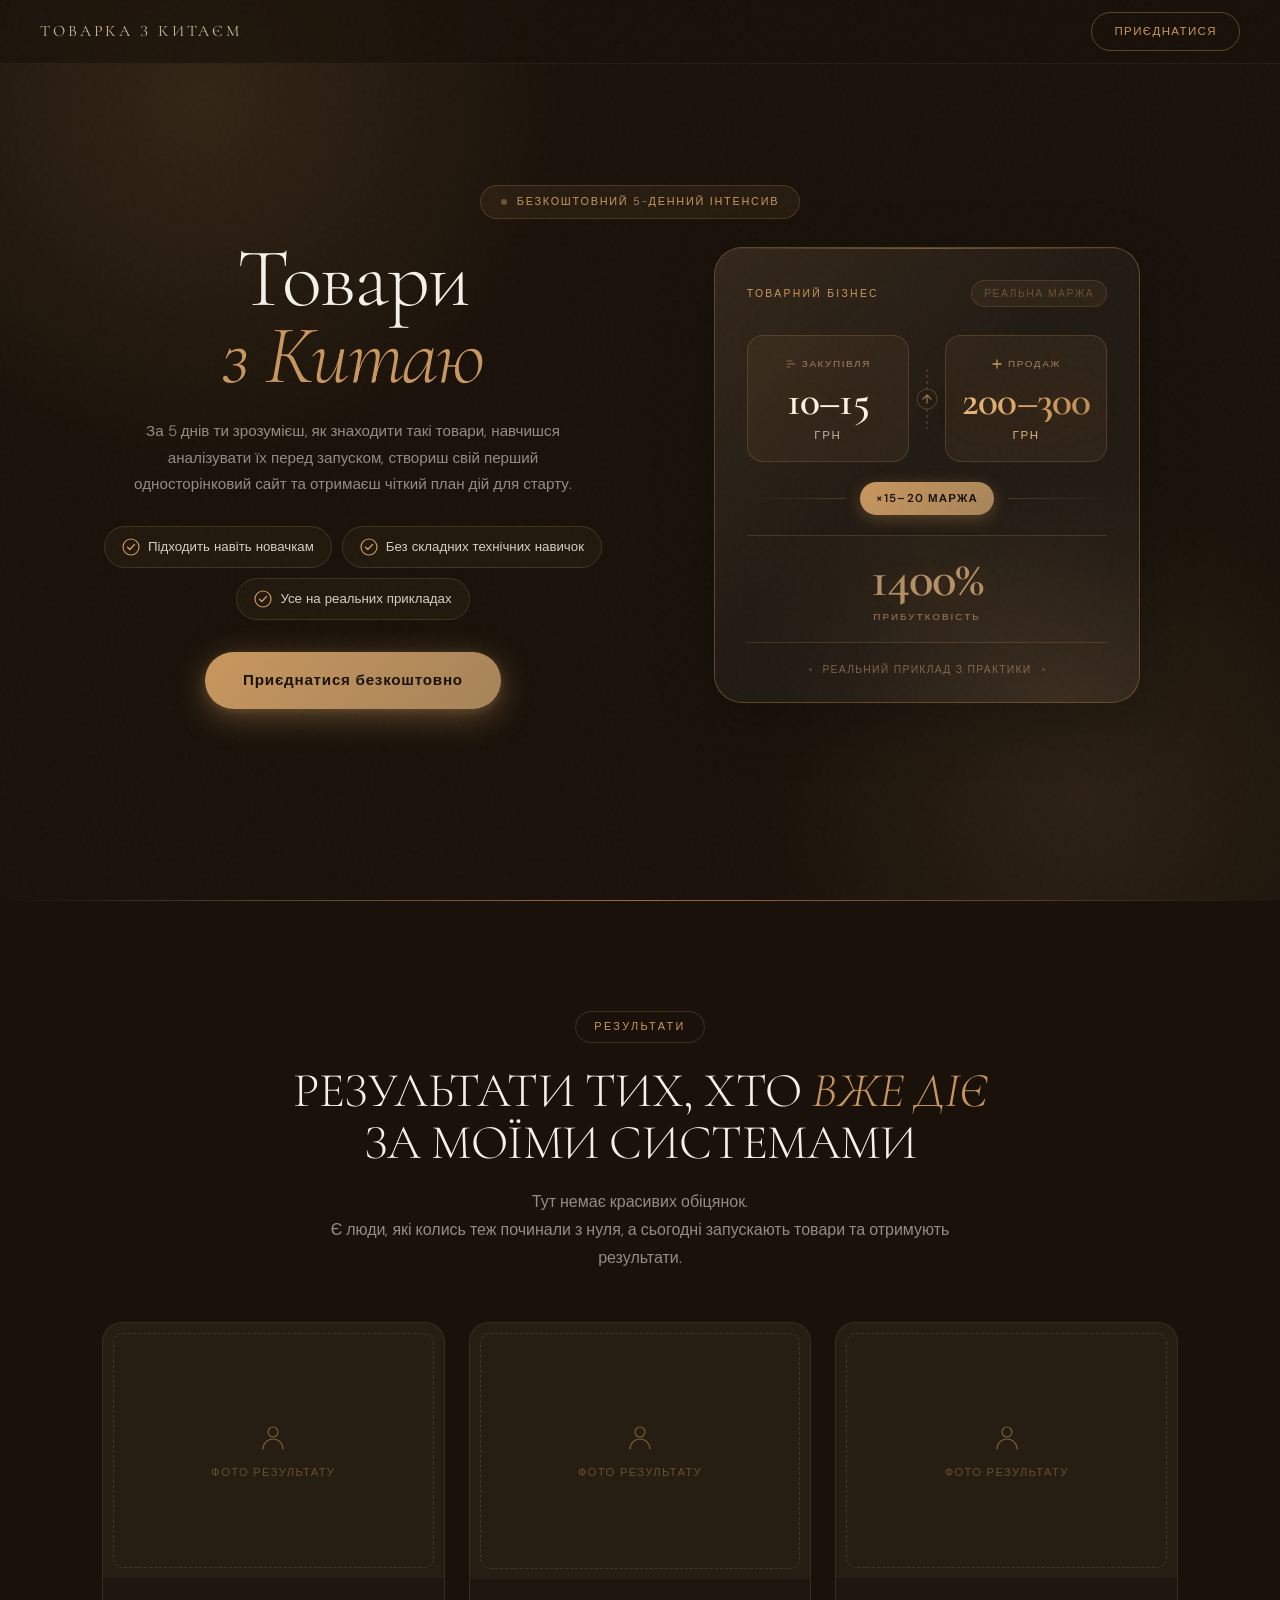
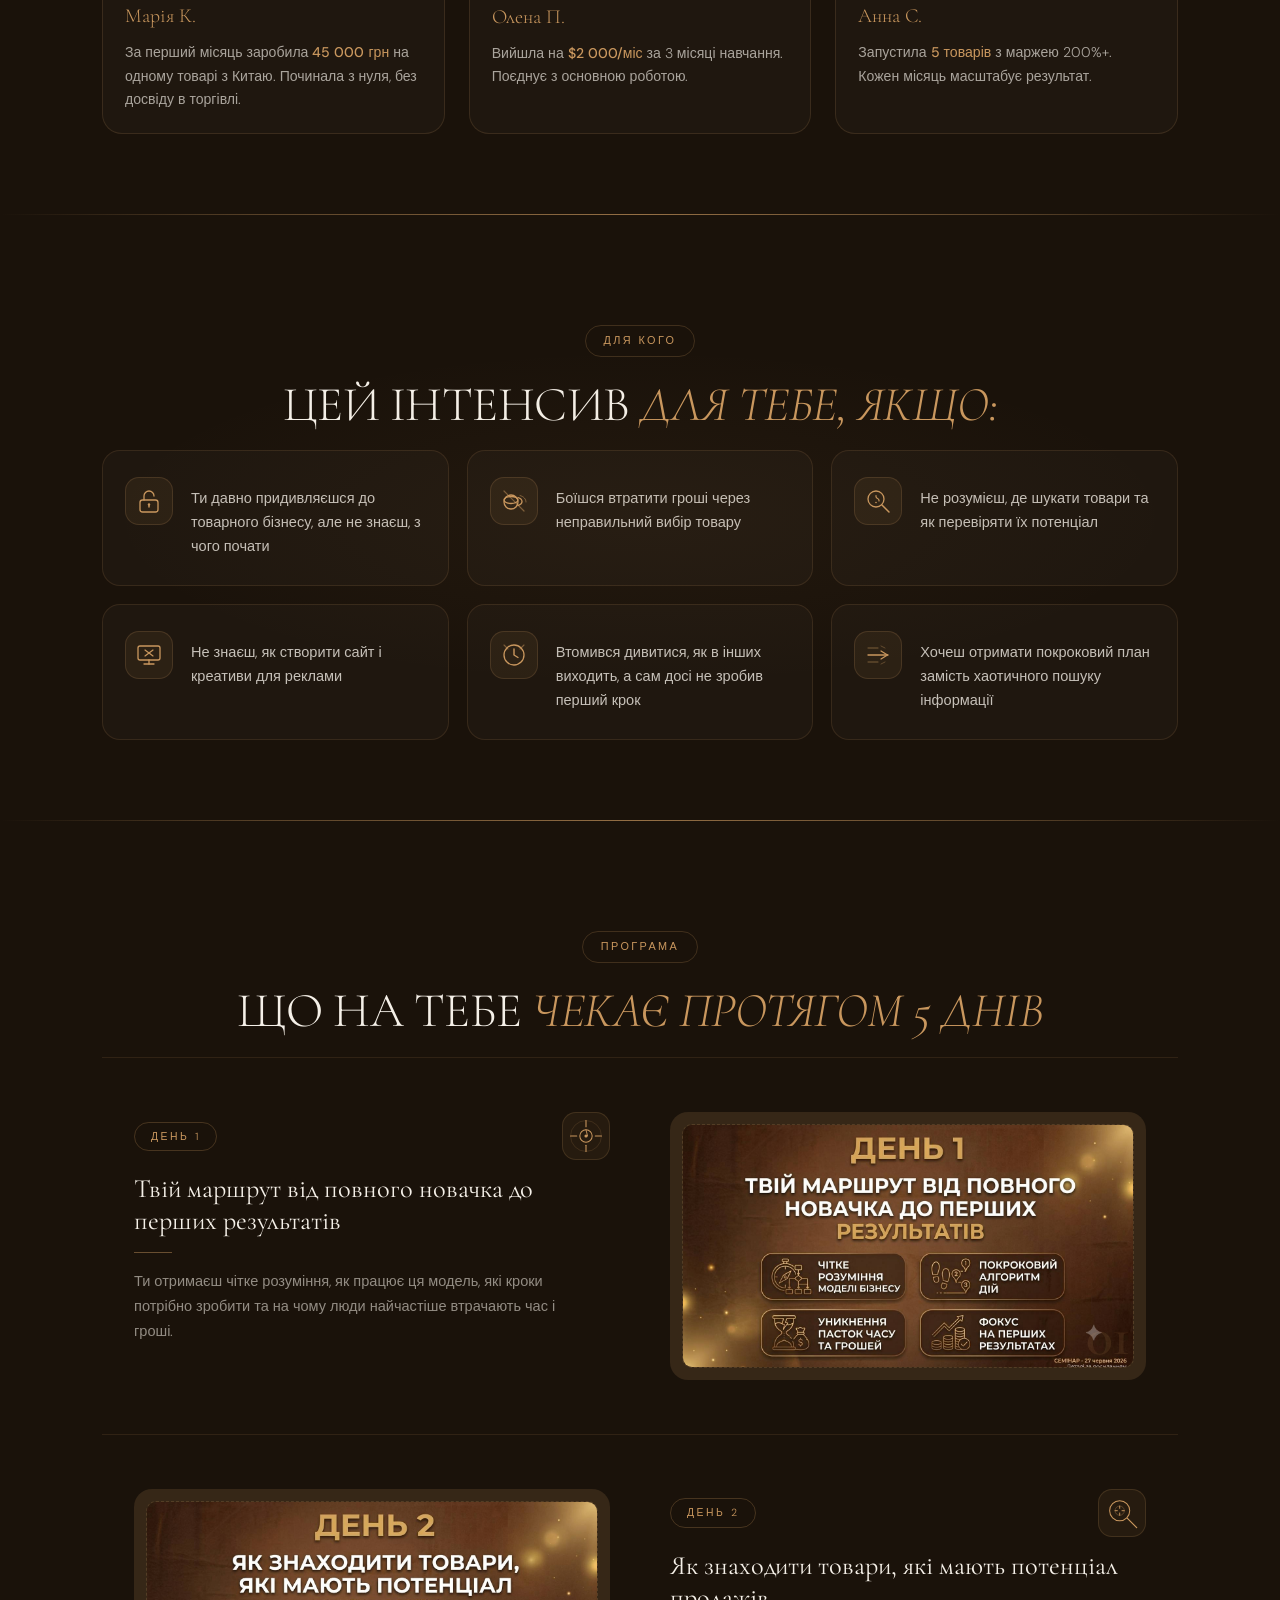
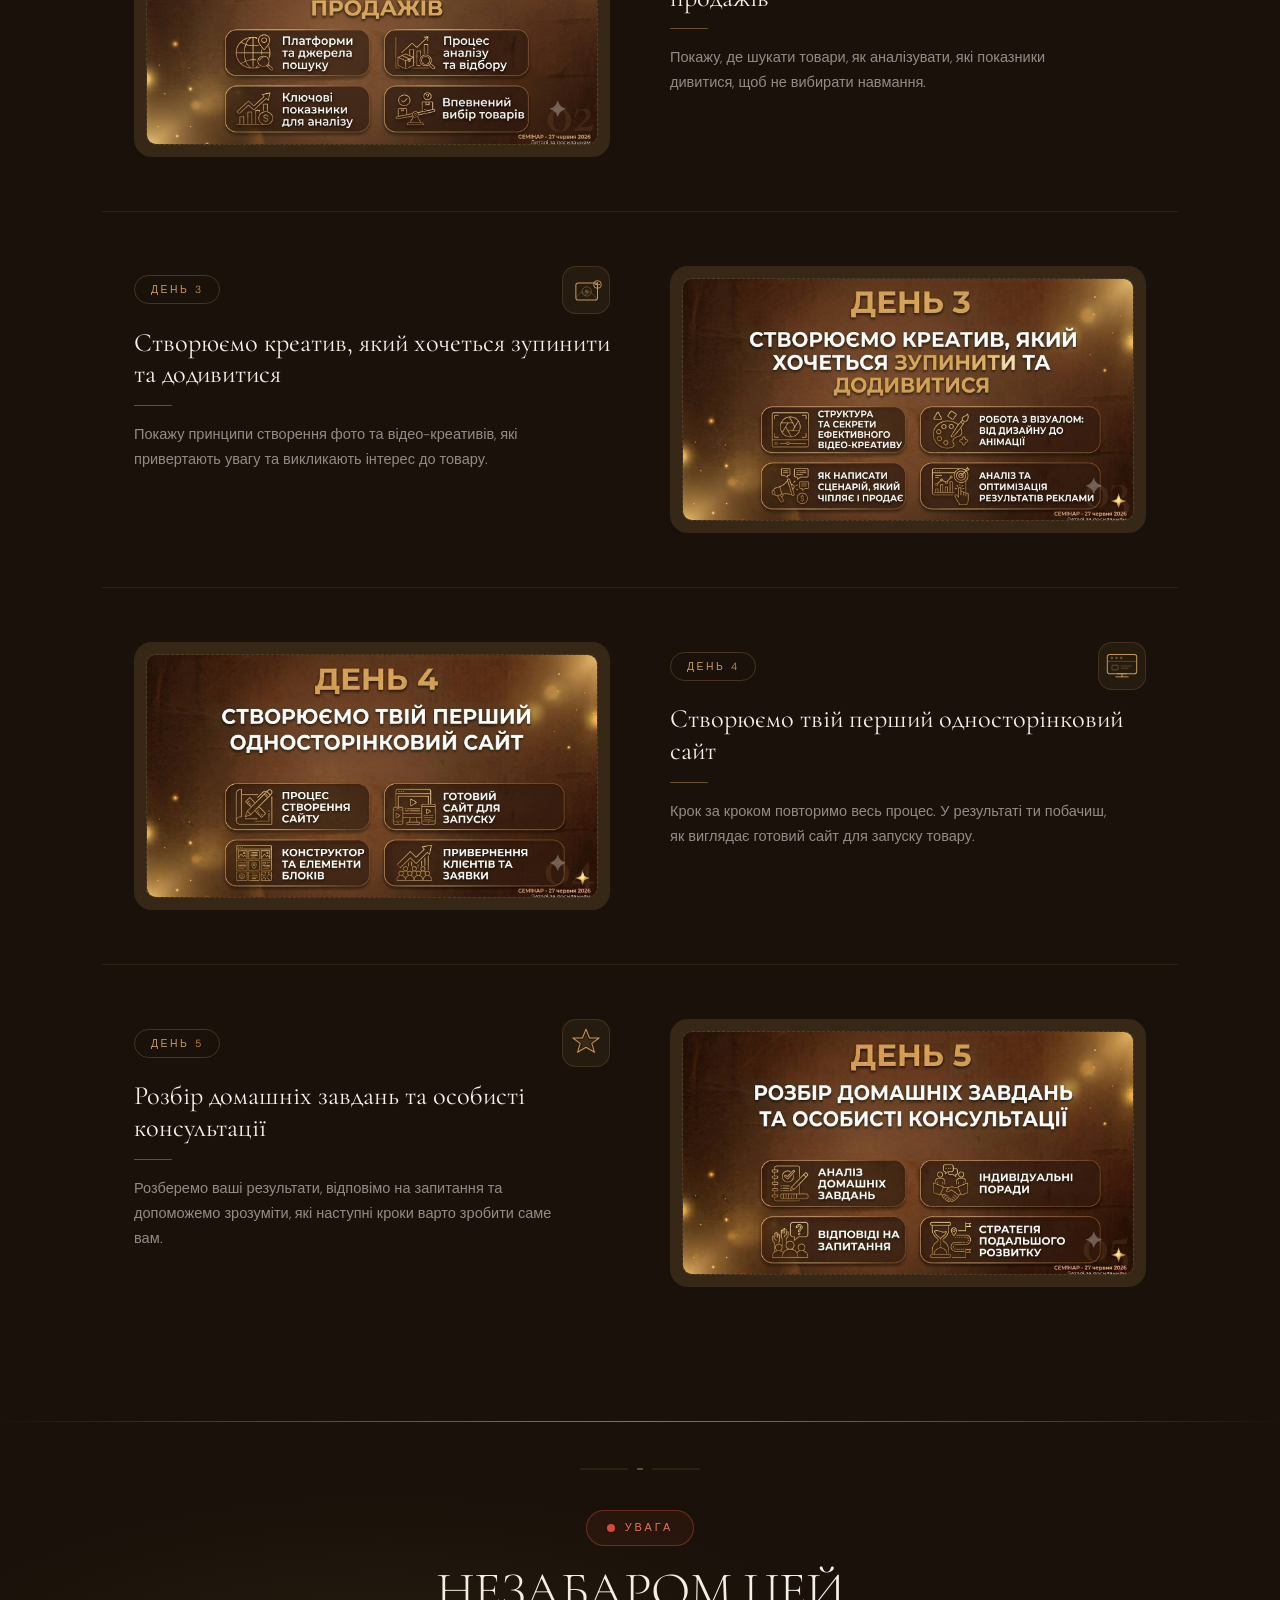
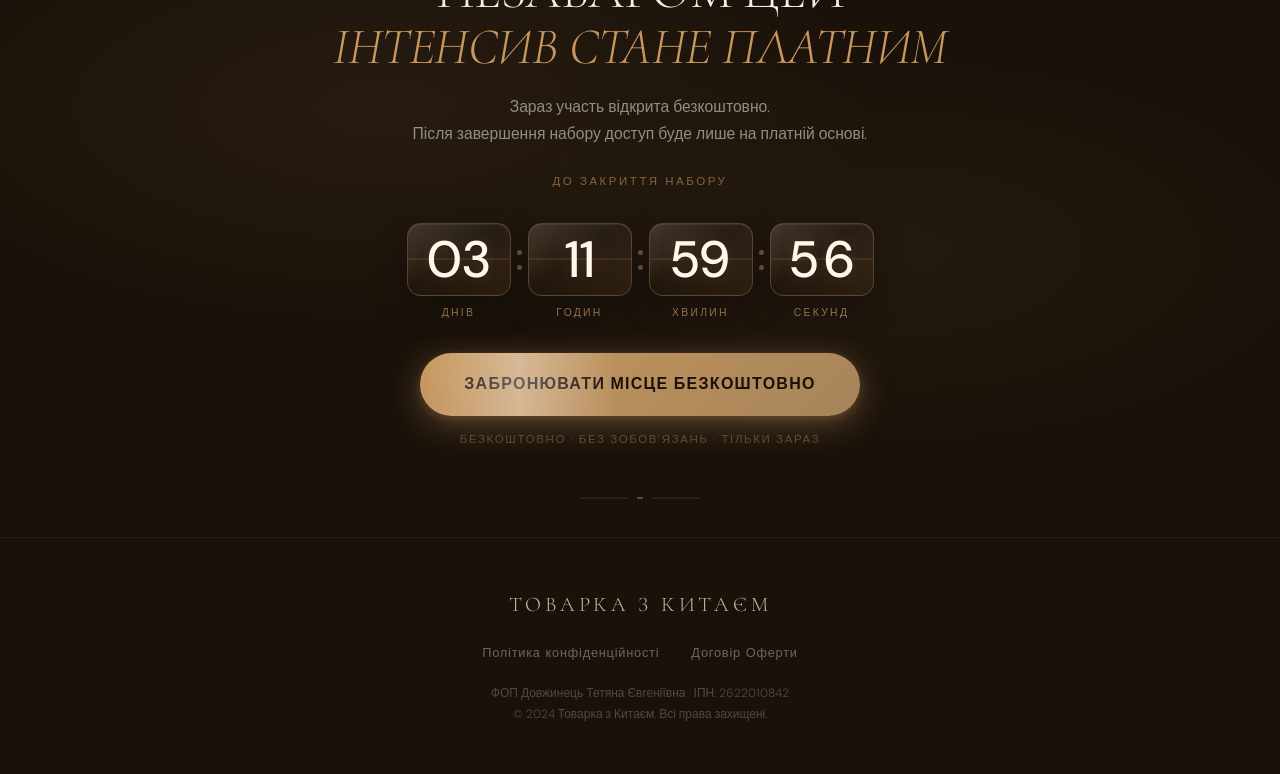
==== commit 7530dc06: "Add files via upload" ====
--- a/index.html
+++ b/index.html
@@ -337,11 +337,7 @@
           </div>
           <div class="day-row-right">
             <div class="day-img-wrap">
-              <img src="" alt="Прев'ю уроку 1" class="day-img" />
-              <div class="day-img-placeholder">
-                <svg width="36" height="36" viewBox="0 0 36 36" fill="none"><rect x="3" y="7" width="30" height="22" rx="2" stroke="#c9975e" stroke-width="1" opacity=".4"/><path d="M14 13l10 5-10 5V13z" fill="#c9975e" opacity=".4"/></svg>
-                <span>Прев'ю уроку</span>
-              </div>
+              <img src="img/day1.jpg" alt="Прев'ю уроку 1" class="day-img" />
               <div class="day-num-badge">01</div>
             </div>
           </div>
@@ -371,11 +367,7 @@
           </div>
           <div class="day-row-right">
             <div class="day-img-wrap">
-              <img src="" alt="Прев'ю уроку 2" class="day-img" />
-              <div class="day-img-placeholder">
-                <svg width="36" height="36" viewBox="0 0 36 36" fill="none"><rect x="3" y="7" width="30" height="22" rx="2" stroke="#c9975e" stroke-width="1" opacity=".4"/><path d="M14 13l10 5-10 5V13z" fill="#c9975e" opacity=".4"/></svg>
-                <span>Прев'ю уроку</span>
-              </div>
+              <img src="img/day2.jpg" alt="Прев'ю уроку 2" class="day-img" />
               <div class="day-num-badge">02</div>
             </div>
           </div>
@@ -404,11 +396,7 @@
           </div>
           <div class="day-row-right">
             <div class="day-img-wrap">
-              <img src="" alt="Прев'ю уроку 3" class="day-img" />
-              <div class="day-img-placeholder">
-                <svg width="36" height="36" viewBox="0 0 36 36" fill="none"><rect x="3" y="7" width="30" height="22" rx="2" stroke="#c9975e" stroke-width="1" opacity=".4"/><path d="M14 13l10 5-10 5V13z" fill="#c9975e" opacity=".4"/></svg>
-                <span>Прев'ю уроку</span>
-              </div>
+              <img src="img/day3.jpg" alt="Прев'ю уроку 3" class="day-img" />
               <div class="day-num-badge">03</div>
             </div>
           </div>
@@ -442,11 +430,7 @@
           </div>
           <div class="day-row-right">
             <div class="day-img-wrap">
-              <img src="" alt="Прев'ю уроку 4" class="day-img" />
-              <div class="day-img-placeholder">
-                <svg width="36" height="36" viewBox="0 0 36 36" fill="none"><rect x="3" y="7" width="30" height="22" rx="2" stroke="#c9975e" stroke-width="1" opacity=".4"/><path d="M14 13l10 5-10 5V13z" fill="#c9975e" opacity=".4"/></svg>
-                <span>Прев'ю уроку</span>
-              </div>
+              <img src="img/day4.jpg" alt="Прев'ю уроку 4" class="day-img" />
               <div class="day-num-badge">04</div>
             </div>
           </div>
@@ -471,11 +455,7 @@
           </div>
           <div class="day-row-right">
             <div class="day-img-wrap">
-              <img src="" alt="Прев'ю уроку 5" class="day-img" />
-              <div class="day-img-placeholder">
-                <svg width="36" height="36" viewBox="0 0 36 36" fill="none"><rect x="3" y="7" width="30" height="22" rx="2" stroke="#c9975e" stroke-width="1" opacity=".4"/><path d="M14 13l10 5-10 5V13z" fill="#c9975e" opacity=".4"/></svg>
-                <span>Прев'ю уроку</span>
-              </div>
+              <img src="img/day5.jpg" alt="Прев'ю уроку 5" class="day-img" />
               <div class="day-num-badge">05</div>
             </div>
           </div>
--- a/css/index.css
+++ b/css/index.css
@@ -399,19 +399,18 @@
 
 /* preview image */
 .day-row-right{position:relative}
+/* layer 1: background panel */
 .day-img-wrap{
-  position:relative;aspect-ratio:16/9;border-radius:18px;overflow:hidden;
-  background:rgba(201,151,94,.05);border:1px solid rgba(201,151,94,.15);
-}
-.day-img{width:100%;height:100%;object-fit:cover;display:block}
-.day-img[src=""]{display:none}
-.day-img-placeholder{
-  position:absolute;inset:0;display:flex;flex-direction:column;
-  align-items:center;justify-content:center;gap:10px;
-  border:1px dashed rgba(201,151,94,.18);margin:12px;border-radius:10px;
-}
-.day-img-placeholder span{font-size:.68rem;letter-spacing:.12em;text-transform:uppercase;color:rgba(201,151,94,.38)}
-.day-img[src=""]+.day-img-placeholder{display:flex}
+  position:relative;aspect-ratio:16/9;border-radius:18px;
+  background:rgba(201,151,94,.16);
+  padding:12px;box-sizing:border-box;
+}
+/* layer 2: dashed frame holding the photo */
+.day-img{
+  width:100%;height:100%;object-fit:cover;display:block;
+  border:1px dashed rgba(201,151,94,.2);
+  border-radius:10px;box-sizing:border-box;
+}
 
 .day-num-badge{
   position:absolute;bottom:16px;right:16px;
@@ -682,9 +681,8 @@
   .day-row-title{font-size:1.28rem;line-height:1.13}
   .day-row-desc{max-width:none;font-size:.83rem;line-height:1.56}
   .day-row-desc::before{width:30px;margin-bottom:10px}
-  .day-img-wrap{border-radius:14px}
-  .day-img-placeholder{margin:8px}
-  .day-img-placeholder span{font-size:.58rem}
+  .day-img-wrap{border-radius:14px;padding:8px}
+  .day-img{border-radius:8px}
 
   .urgency{padding:52px 0 46px}
   .urgency-inner{max-width:390px;gap:17px;padding:0 16px}
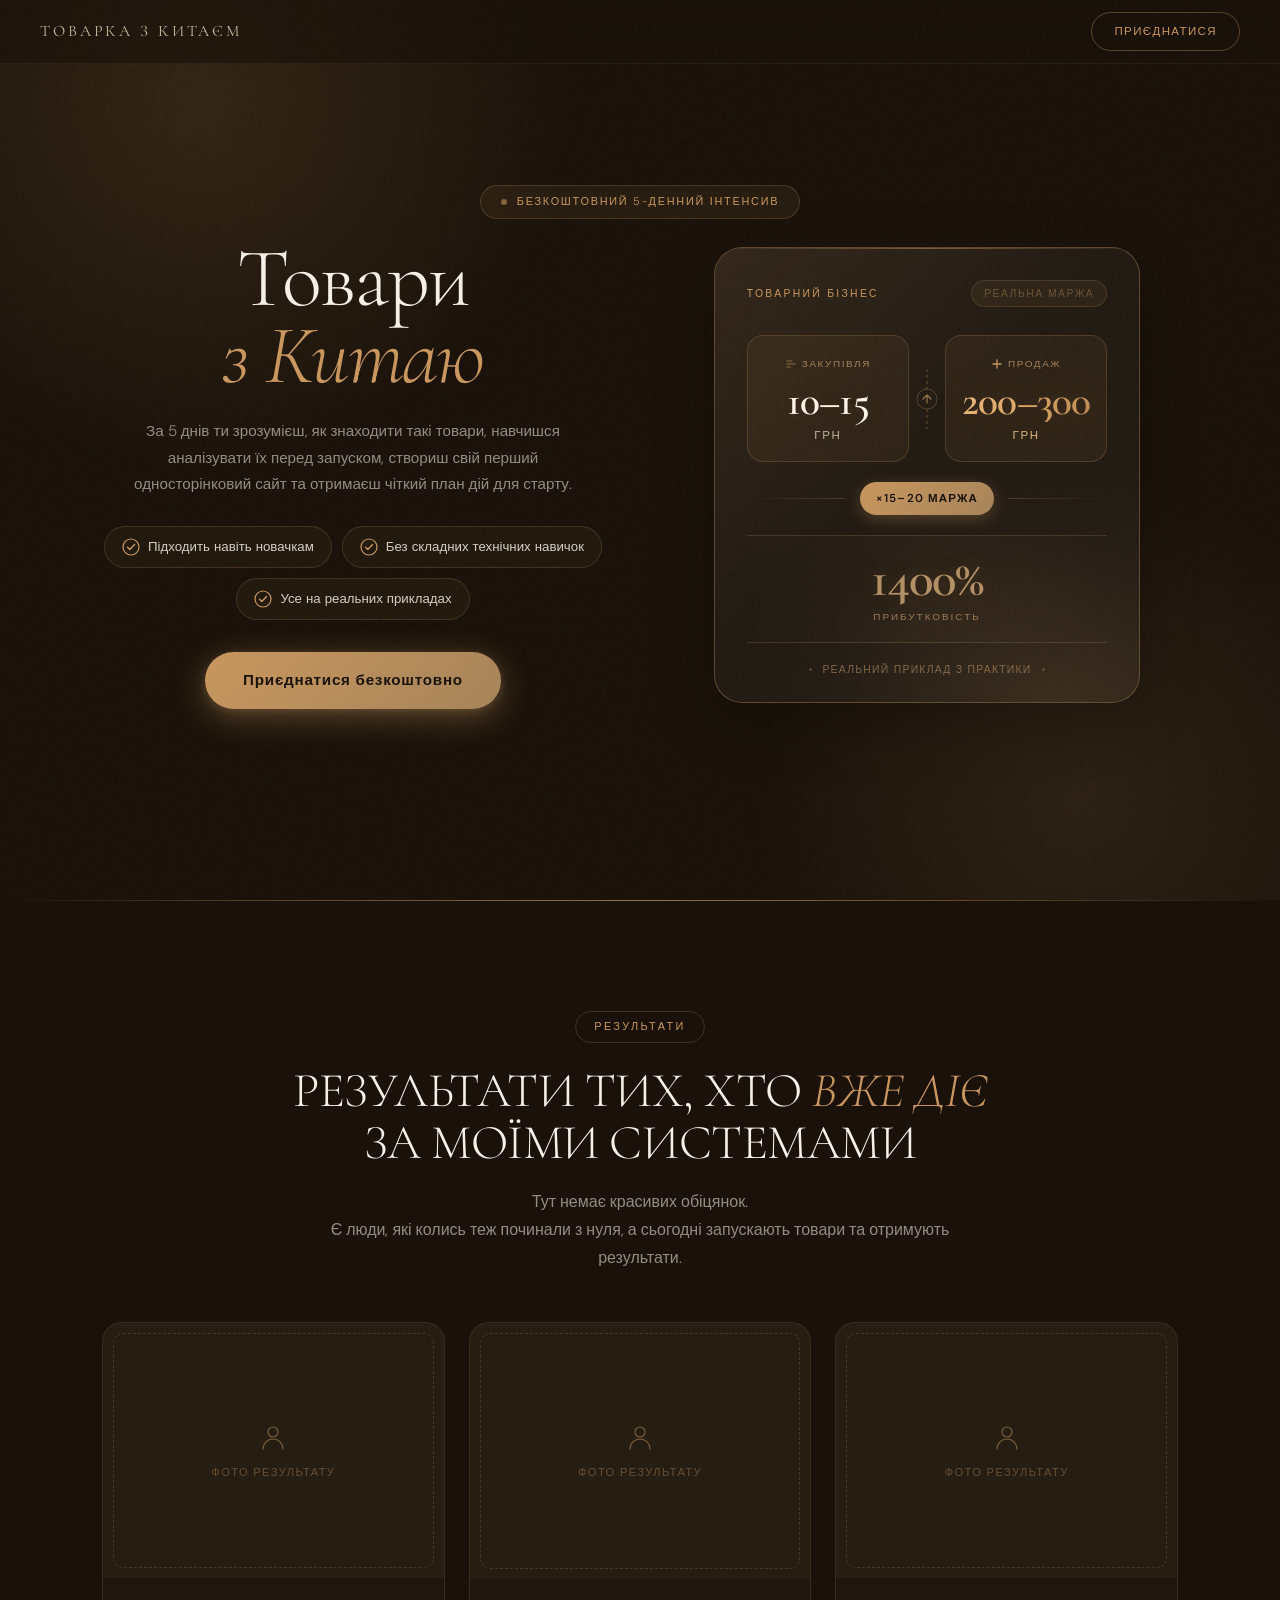
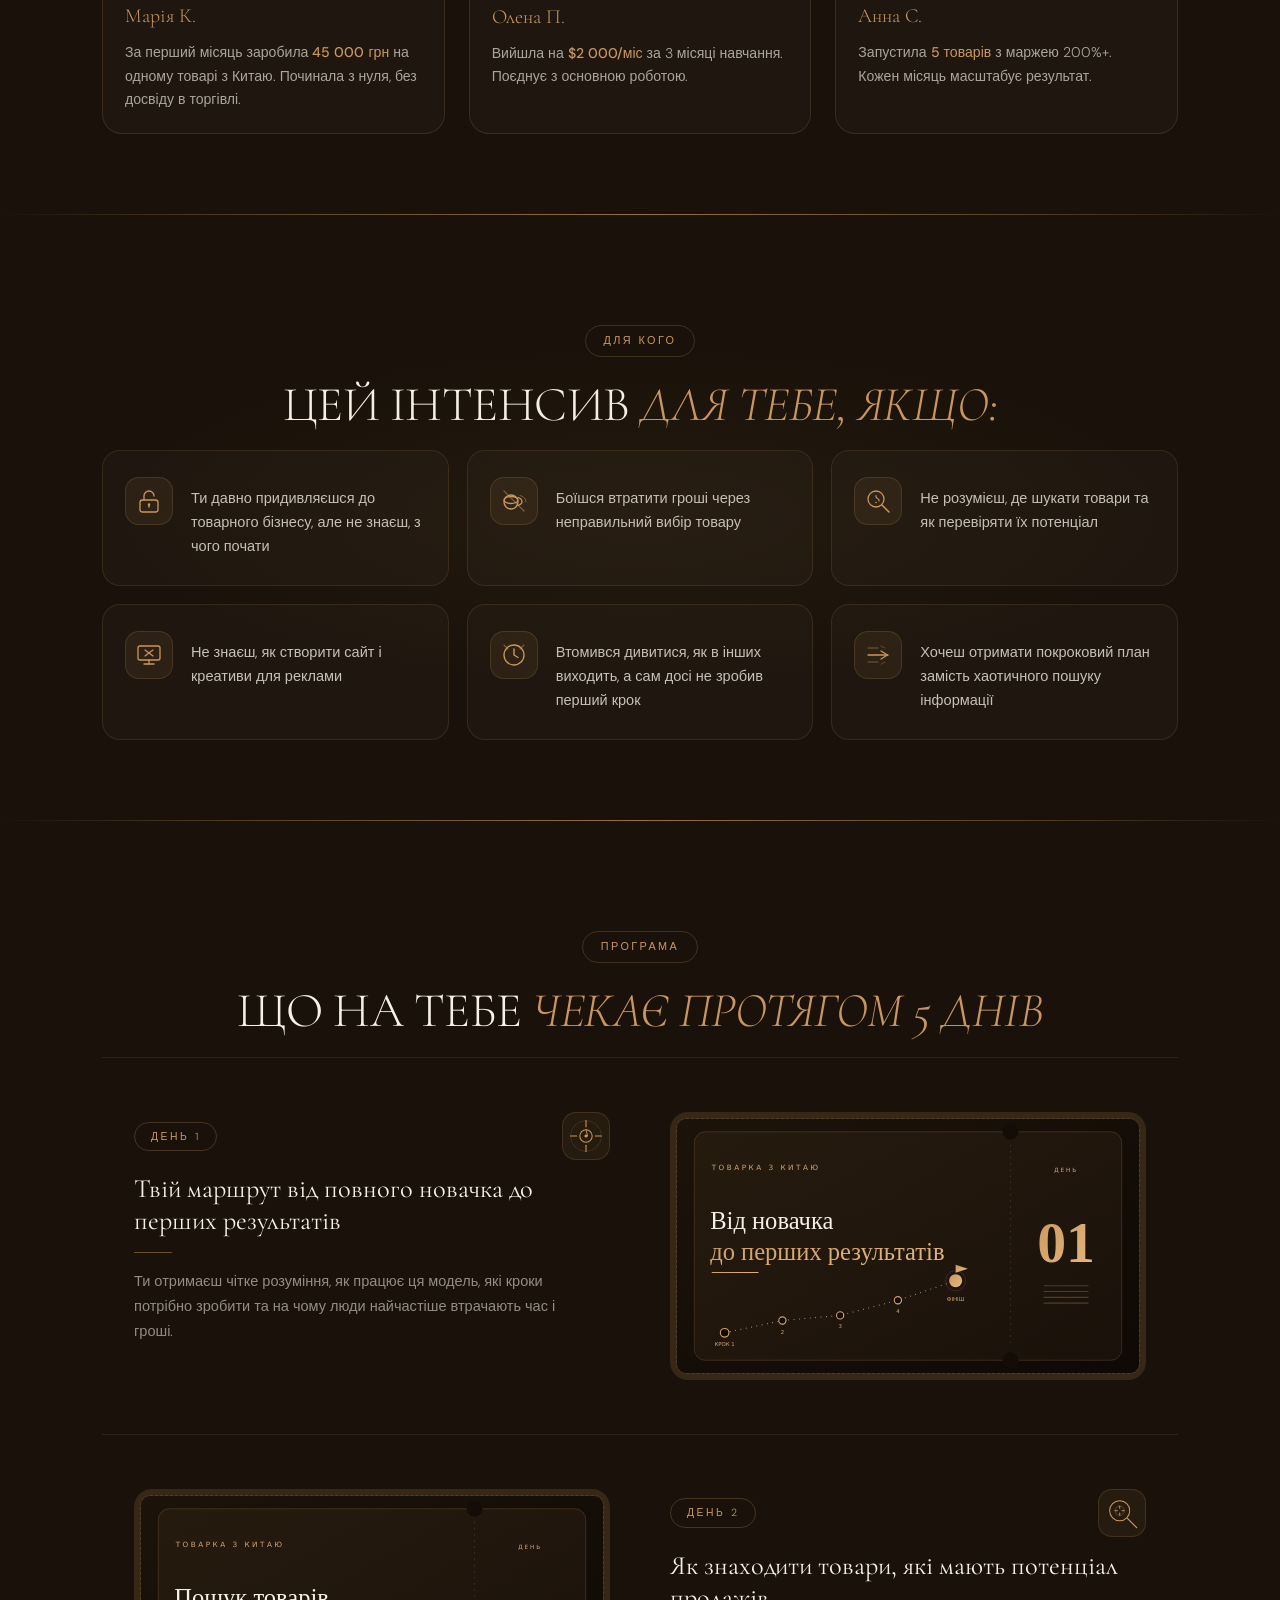
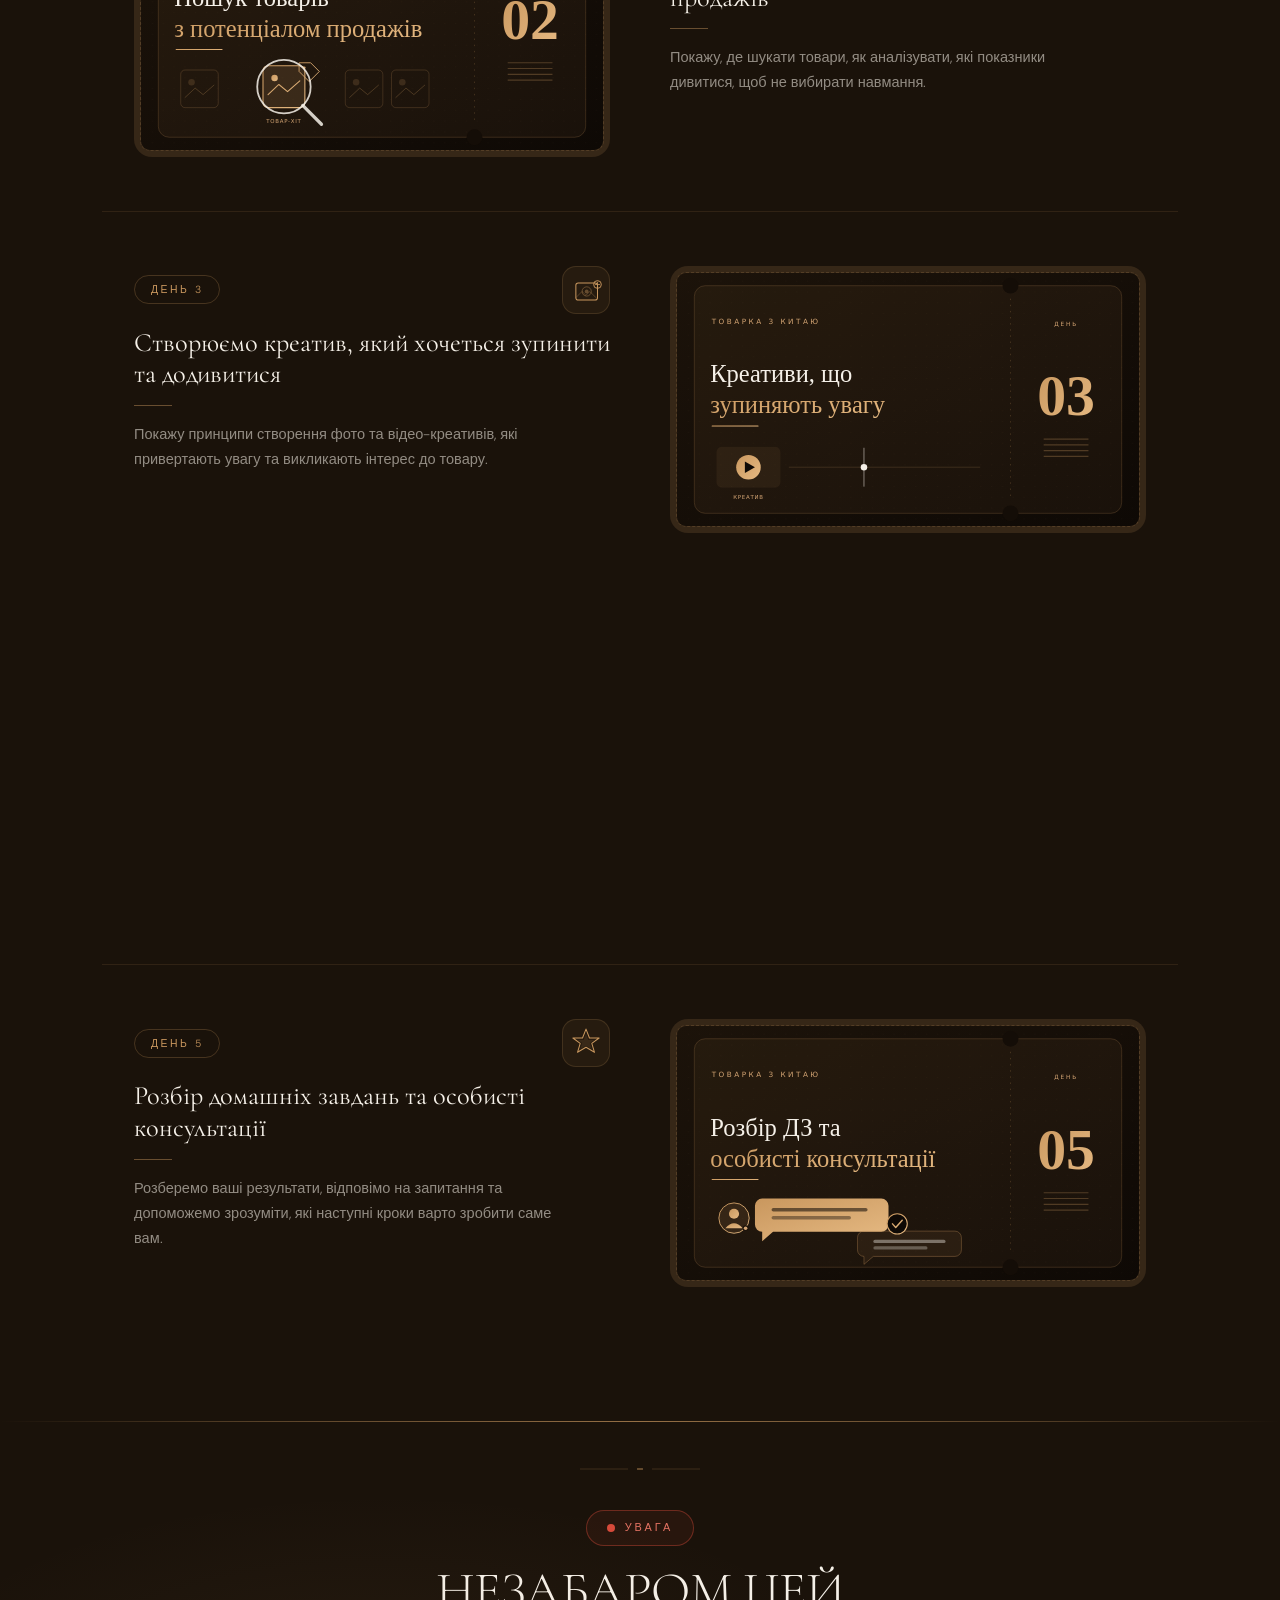
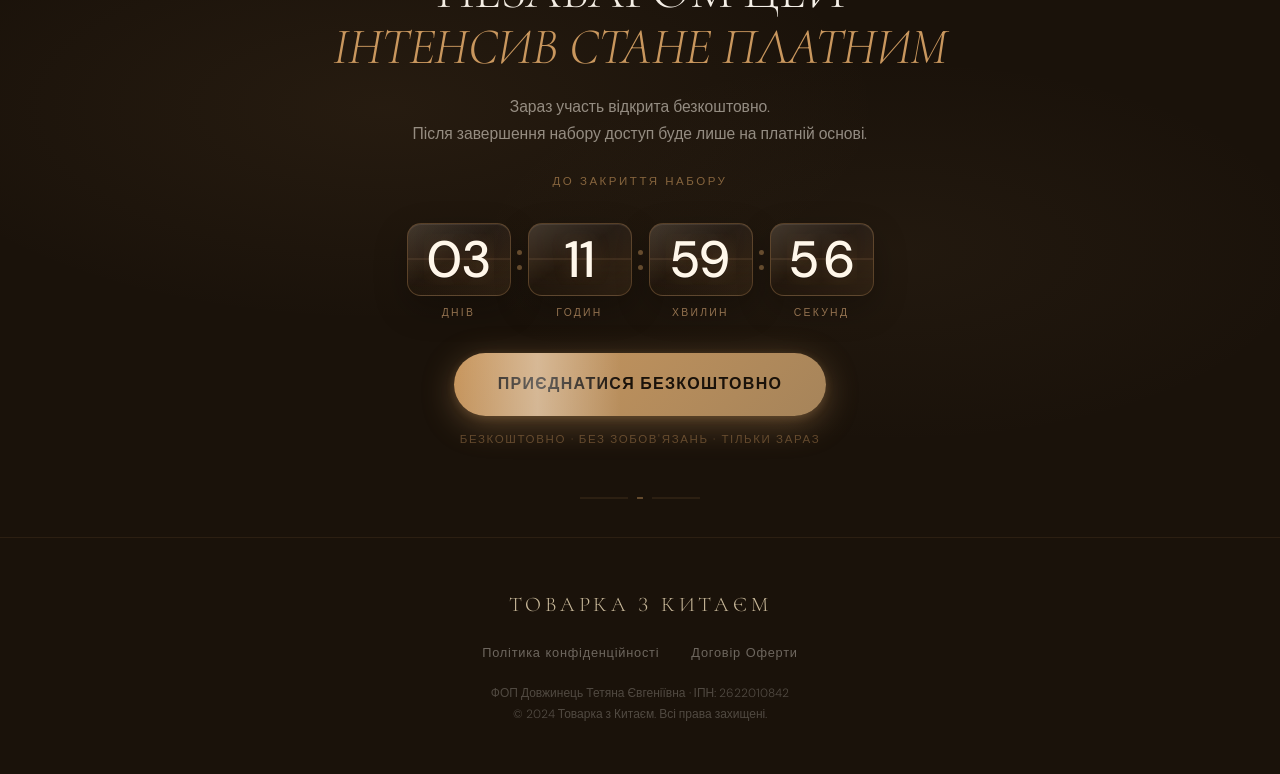
==== commit 2e8c6aed: "Add files via upload" ====
--- a/index.html
+++ b/index.html
@@ -337,8 +337,7 @@
           </div>
           <div class="day-row-right">
             <div class="day-img-wrap">
-              <img src="img/day1.jpg" alt="Прев'ю уроку 1" class="day-img" />
-              <div class="day-num-badge">01</div>
+              <img src="img/day1.svg" alt="День 1 — від новачка до перших результатів" class="day-img" />
             </div>
           </div>
         </div>
@@ -367,8 +366,7 @@
           </div>
           <div class="day-row-right">
             <div class="day-img-wrap">
-              <img src="img/day2.jpg" alt="Прев'ю уроку 2" class="day-img" />
-              <div class="day-num-badge">02</div>
+              <img src="img/day2.svg" alt="День 2 — пошук товарів з потенціалом" class="day-img" />
             </div>
           </div>
         </div>
@@ -396,8 +394,7 @@
           </div>
           <div class="day-row-right">
             <div class="day-img-wrap">
-              <img src="img/day3.jpg" alt="Прев'ю уроку 3" class="day-img" />
-              <div class="day-num-badge">03</div>
+              <img src="img/day3.svg" alt="День 3 — креативи, що зупиняють увагу" class="day-img" />
             </div>
           </div>
         </div>
@@ -430,8 +427,7 @@
           </div>
           <div class="day-row-right">
             <div class="day-img-wrap">
-              <img src="img/day4.jpg" alt="Прев'ю уроку 4" class="day-img" />
-              <div class="day-num-badge">04</div>
+              <img src="img/day4.svg" alt="День 4 — твій перший односторінковий сайт" class="day-img" />
             </div>
           </div>
         </div>
@@ -455,8 +451,7 @@
           </div>
           <div class="day-row-right">
             <div class="day-img-wrap">
-              <img src="img/day5.jpg" alt="Прев'ю уроку 5" class="day-img" />
-              <div class="day-num-badge">05</div>
+              <img src="img/day5.svg" alt="День 5 — розбір ДЗ та консультації" class="day-img" />
             </div>
           </div>
         </div>
@@ -527,7 +522,7 @@
     <div class="reveal urgency-cta">
       <a href="https://t.me/+KsW33rmzhJs5OTFi" target="_blank" class="btn-primary btn-urgency">
         <!-- <svg width="20" height="20" viewBox="0 0 20 20" fill="none"><path d="M10 2 L12.2 7.4H18 L13.3 10.8 L15.1 16.3 L10 13.1 L4.9 16.3 L6.7 10.8 L2 7.4H7.8Z" fill="#1a120a" stroke="#1a120a" stroke-width=".5"/></svg> -->
-        ЗАБРОНЮВАТИ МІСЦЕ БЕЗКОШТОВНО
+        ПРИЄДНАТИСЯ БЕЗКОШТОВНО
       </a>
       <p class="urgency-note">Безкоштовно · Без зобов'язань · Тільки зараз</p>
     </div>
--- a/css/index.css
+++ b/css/index.css
@@ -403,7 +403,7 @@
 .day-img-wrap{
   position:relative;aspect-ratio:16/9;border-radius:18px;
   background:rgba(201,151,94,.16);
-  padding:12px;box-sizing:border-box;
+  padding:6px;box-sizing:border-box;
 }
 /* layer 2: dashed frame holding the photo */
 .day-img{
@@ -681,7 +681,7 @@
   .day-row-title{font-size:1.28rem;line-height:1.13}
   .day-row-desc{max-width:none;font-size:.83rem;line-height:1.56}
   .day-row-desc::before{width:30px;margin-bottom:10px}
-  .day-img-wrap{border-radius:14px;padding:8px}
+  .day-img-wrap{border-radius:14px;padding:4px}
   .day-img{border-radius:8px}
 
   .urgency{padding:52px 0 46px}
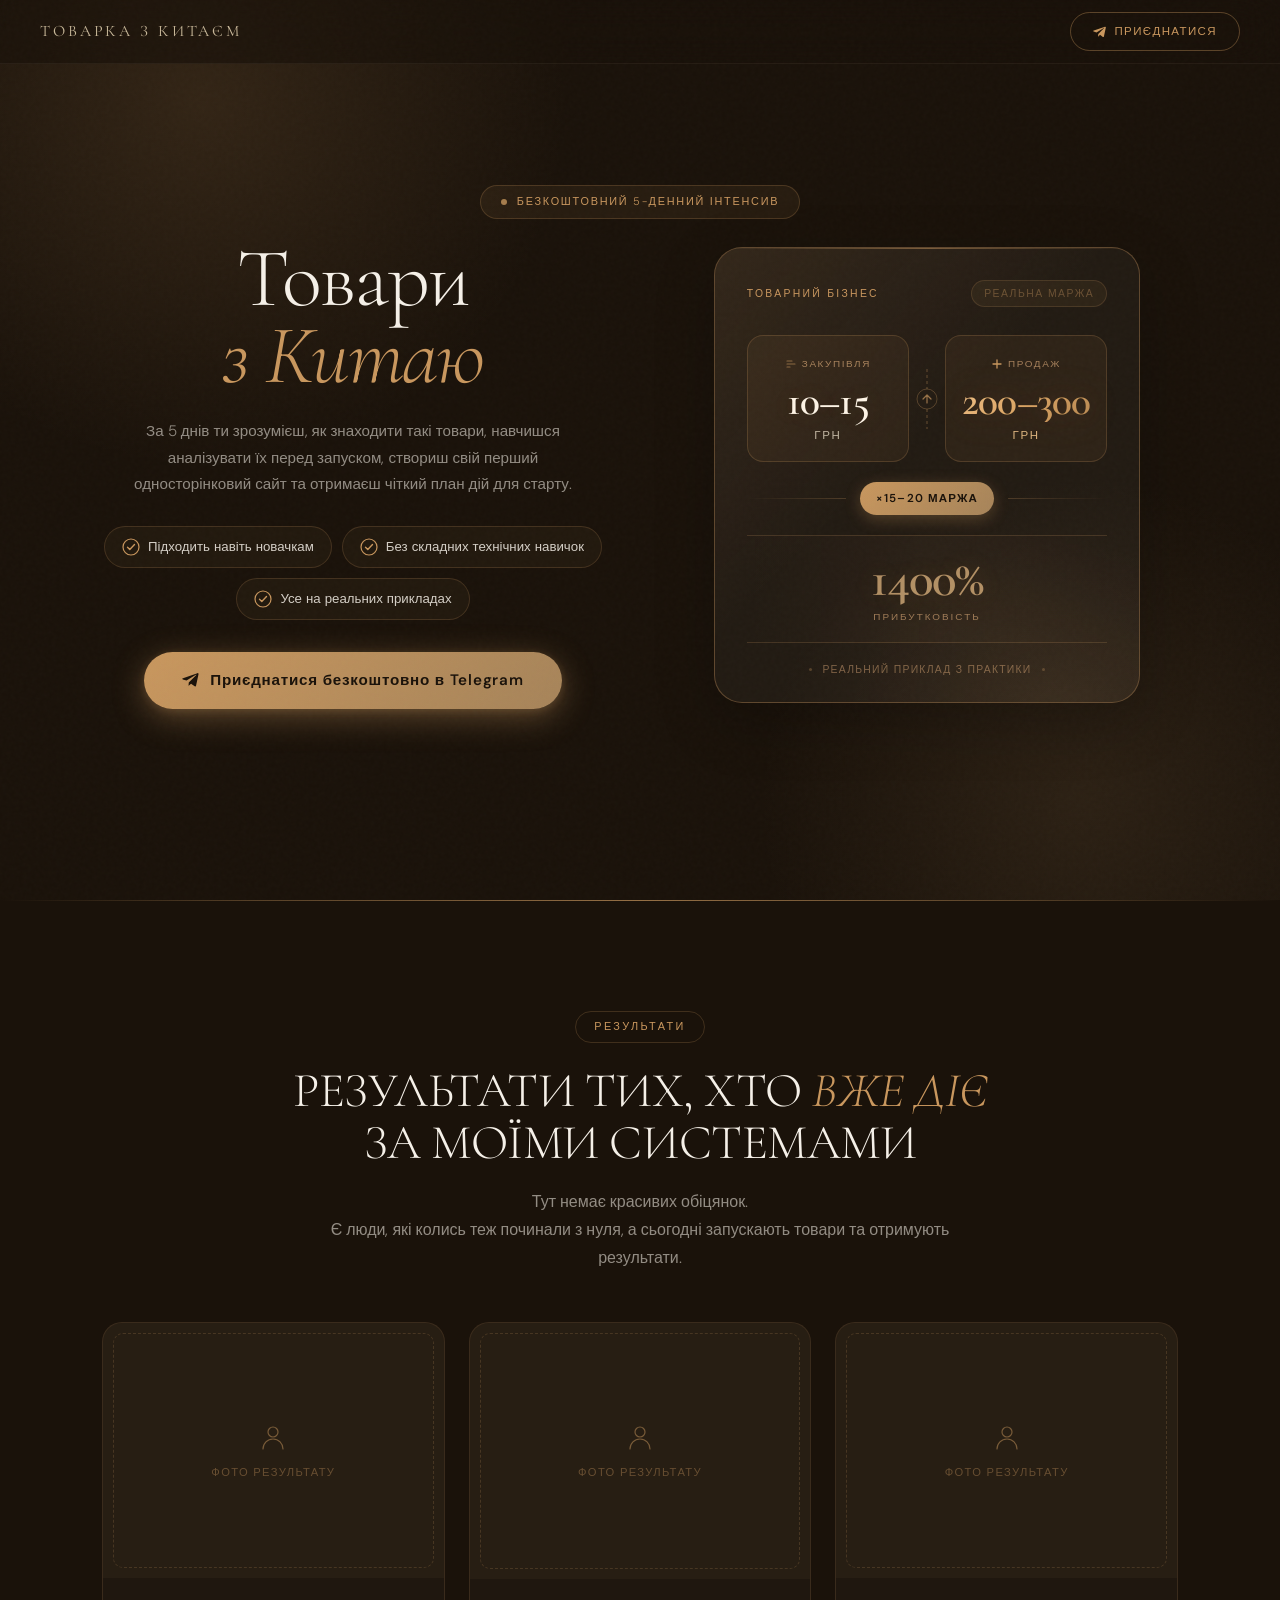
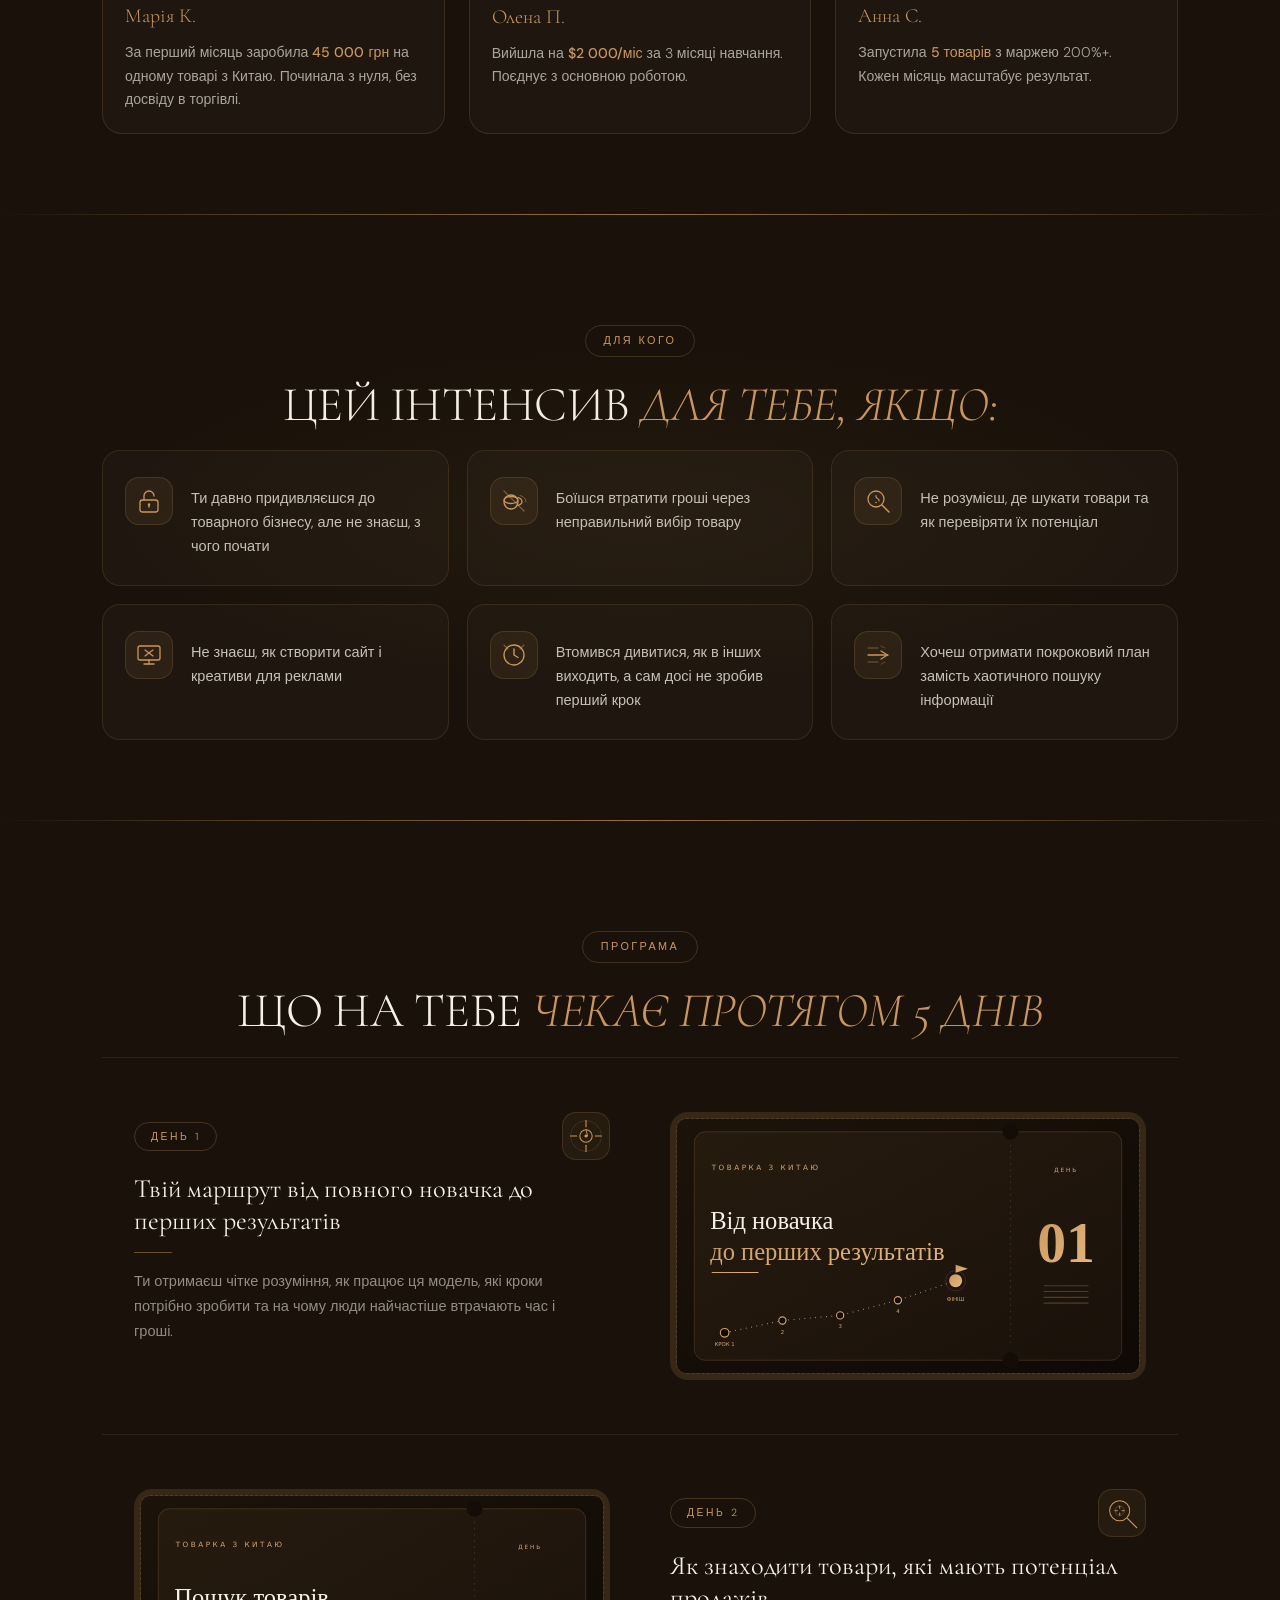
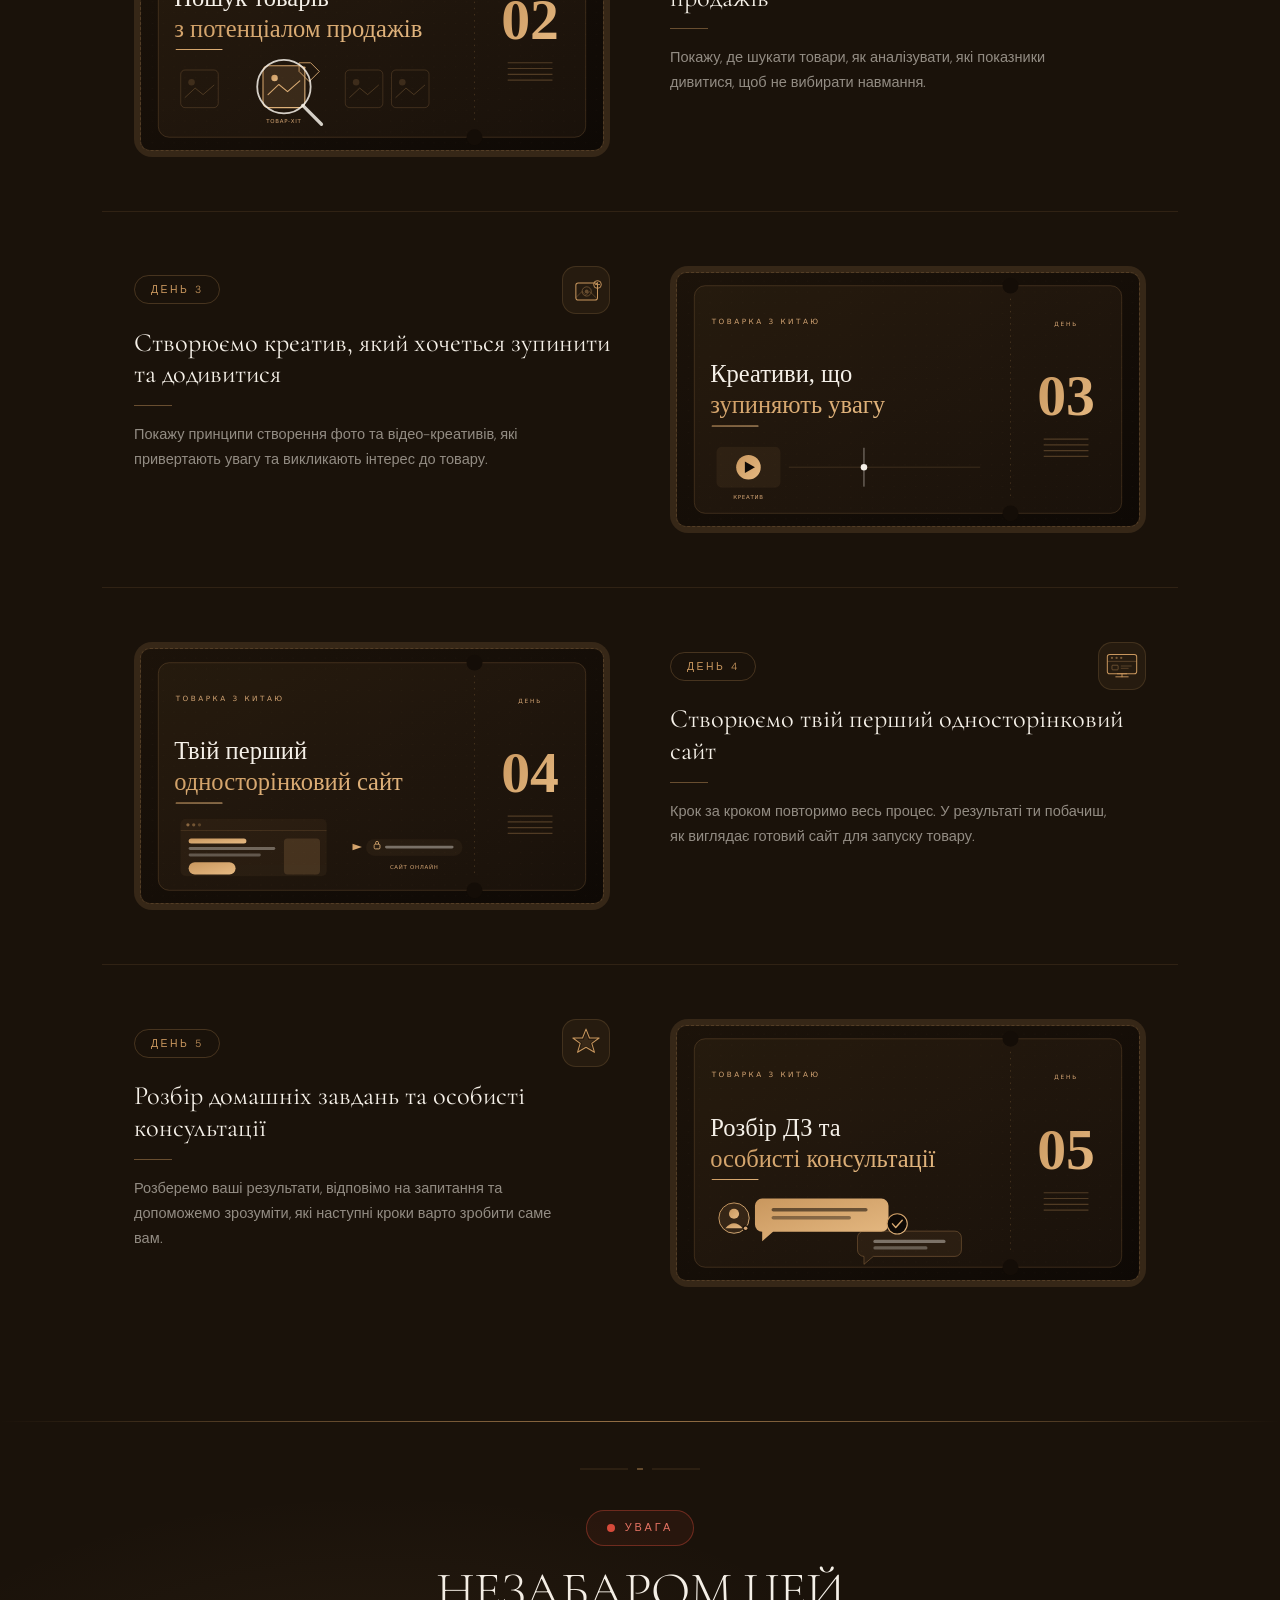
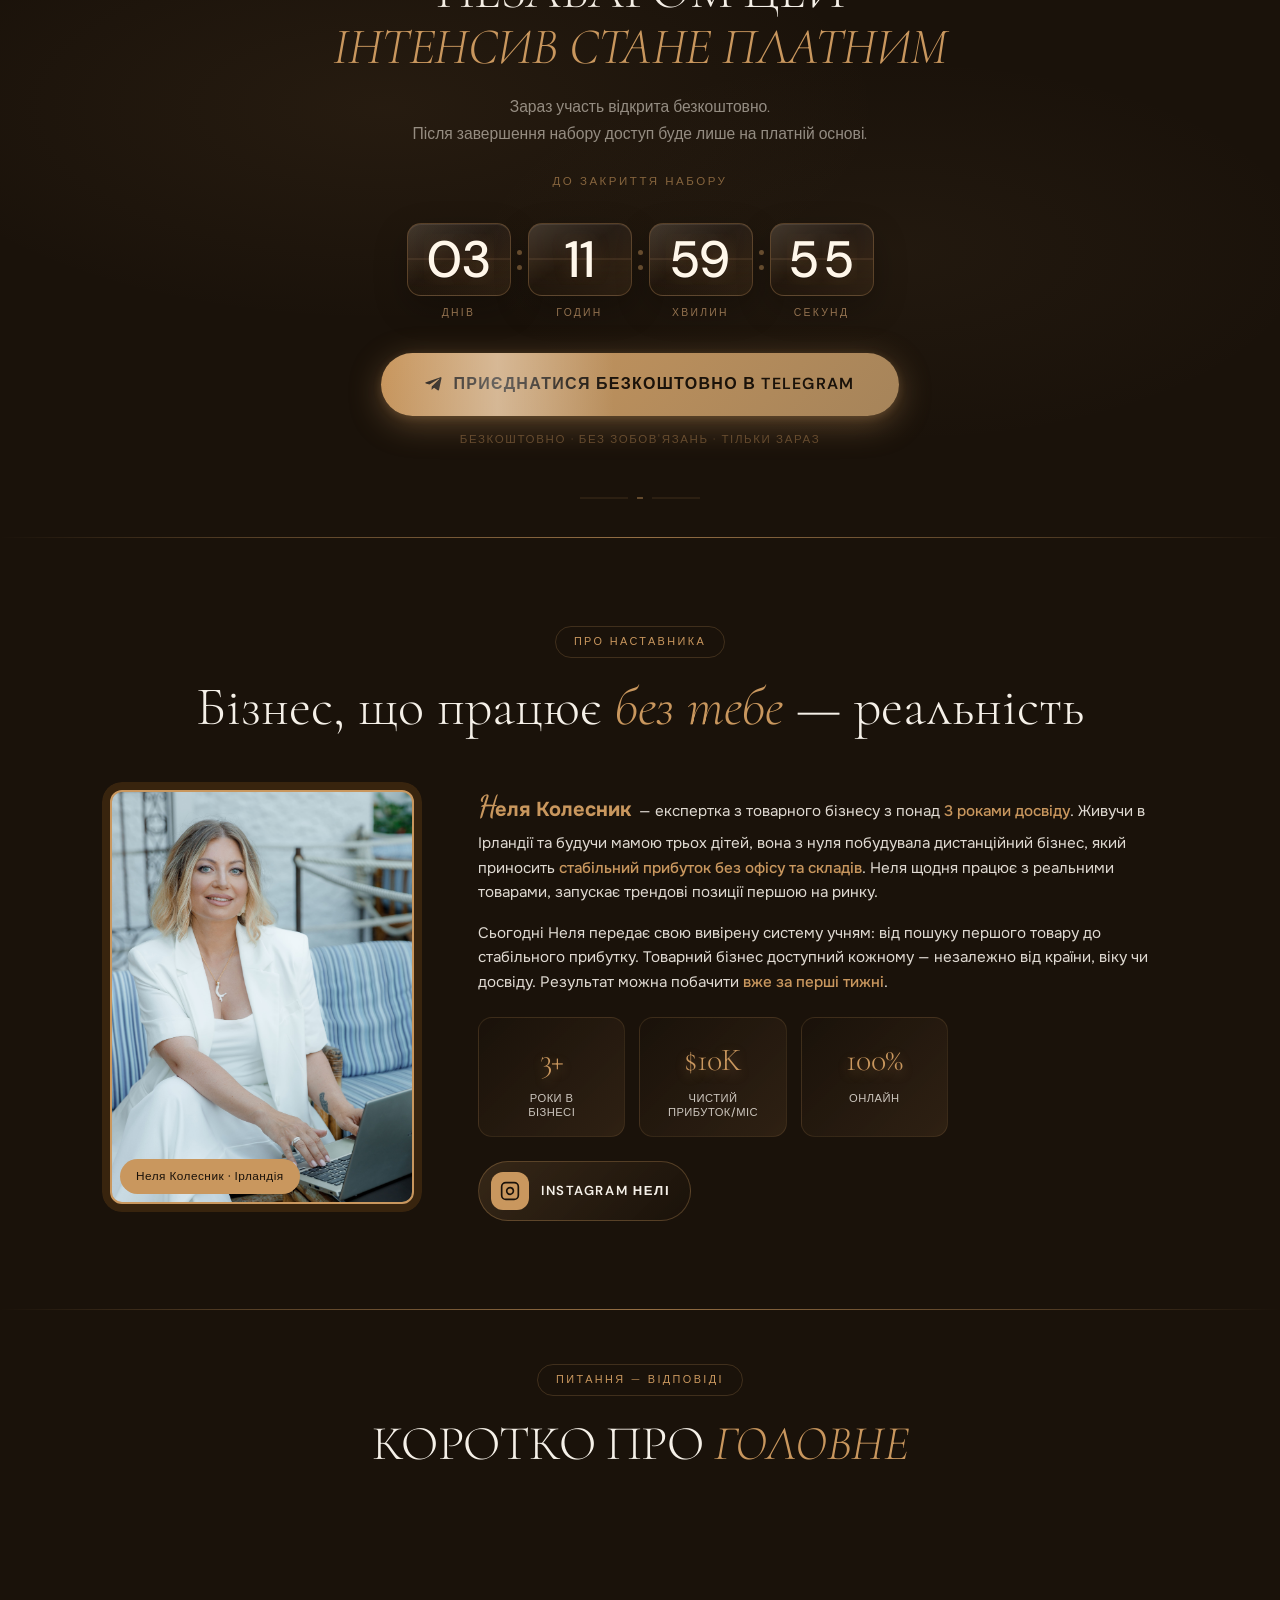
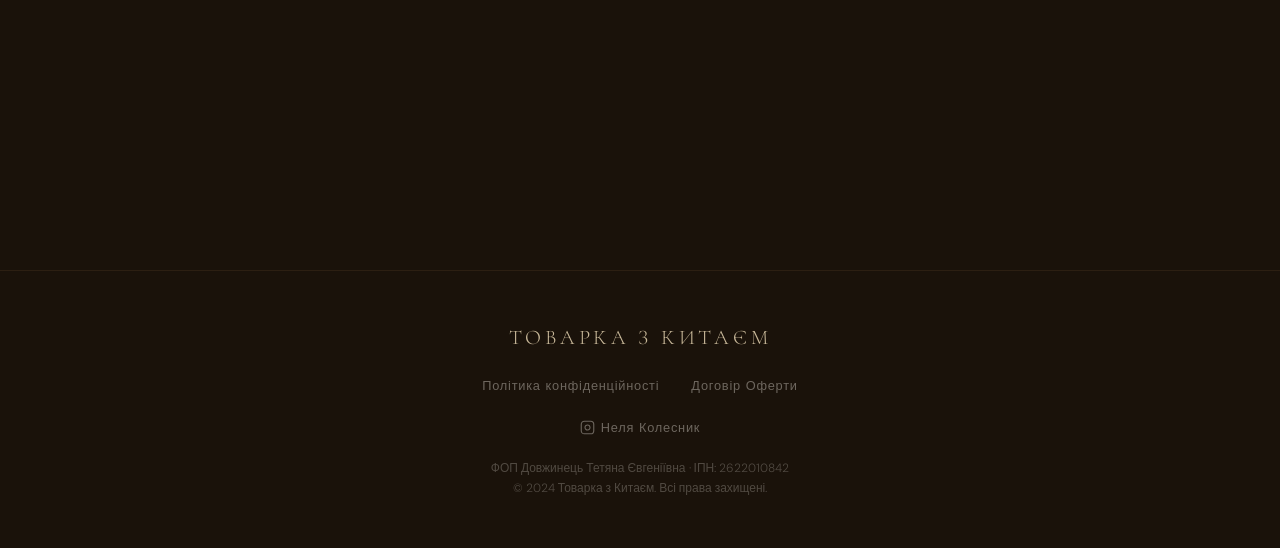
==== commit 72189120: "Add files via upload" ====
--- a/index.html
+++ b/index.html
@@ -5,9 +5,25 @@
 <meta name="viewport" content="width=device-width, initial-scale=1.0" />
 <title>Безкоштовний 5-денний інтенсив «Товарка з Китаєм»</title>
 <meta name="description" content="Безкоштовний 5-денний інтенсив з товарного бізнесу. Навчись знаходити товари з Китаю, аналізувати їх та створювати продаючі сайти." />
+
+<!-- Favicon -->
+<link rel="icon" href="img/favicon.svg" type="image/svg+xml" />
+
+<!-- Open Graph / превʼю посилання в Telegram, Instagram, тощо -->
+<meta property="og:type" content="website" />
+<meta property="og:title" content="Безкоштовний 5-денний інтенсив «Товарка з Китаєм»" />
+<meta property="og:description" content="За 5 днів навчись знаходити товари з Китаю ×15–20 маржі, аналізувати їх та створювати продаючі сайти. Старт безкоштовно." />
+<meta property="og:image" content="img/1231.jpg" />
+<meta property="og:image:width" content="1919" />
+<meta property="og:image:height" content="865" />
+<meta name="twitter:card" content="summary_large_image" />
+<meta name="twitter:title" content="Безкоштовний 5-денний інтенсив «Товарка з Китаєм»" />
+<meta name="twitter:description" content="За 5 днів — від новачка до перших результатів у товарному бізнесі. Старт безкоштовно." />
+<meta name="twitter:image" content="img/1231.jpg" />
+
 <link rel="preconnect" href="https://fonts.googleapis.com" />
 <link rel="preconnect" href="https://fonts.gstatic.com" crossorigin />
-<link href="https://fonts.googleapis.com/css2?family=Cormorant+Garamond:ital,wght@0,300;0,400;0,600;1,300;1,400&family=DM+Sans:wght@300;400;500&family=Onest:wght@300;400;500;600&display=swap" rel="stylesheet" />
+<link href="https://fonts.googleapis.com/css2?family=Cormorant+Garamond:ital,wght@0,300;0,400;0,600;1,300;1,400&family=DM+Sans:wght@300;400;500&family=Dancing+Script:wght@500;600&family=Onest:wght@300;400;500;600&display=swap" rel="stylesheet" />
 <link rel="stylesheet" href="css/index.css" />
 </head>
 <body>
@@ -15,7 +31,7 @@
 <!-- NAV -->
 <nav>
   <div class="nav-logo">Товарка з Китаєм</div>
-  <a href="https://t.me/+KsW33rmzhJs5OTFi" target="_blank" class="nav-cta">Приєднатися</a>
+  <a href="https://t.me/+KsW33rmzhJs5OTFi" target="_blank" class="nav-cta"><svg width="14" height="14" viewBox="0 0 24 24" fill="currentColor" aria-hidden="true"><path d="M9.04 15.47 8.7 19.6c.5 0 .72-.21.98-.47l2.36-2.25 4.9 3.58c.9.5 1.54.24 1.78-.83l3.22-15.1c.31-1.41-.5-1.96-1.38-1.63L1.37 9.5C-.02 10.05 0 10.83 1.13 11.17l4.9 1.53L18.5 5.1c.55-.36 1.05-.16.64.2z"/></svg>Приєднатися</a>
 </nav>
 
 <!-- ══ HERO ══ -->
@@ -69,8 +85,8 @@
       </div>
 
       <a href="https://t.me/+KsW33rmzhJs5OTFi" target="_blank" class="btn-primary">
-        <!-- <svg width="18" height="18" viewBox="0 0 18 18" fill="none"><path d="M9 2L11.2 7.4H17L12.3 10.8L14.1 16.3L9 13.1L3.9 16.3L5.7 10.8L1 7.4H6.8Z" stroke="#1a120a" stroke-width="1.4" fill="#1a120a"/></svg> -->
-        Приєднатися безкоштовно
+        <svg width="18" height="18" viewBox="0 0 24 24" fill="currentColor" aria-hidden="true"><path d="M9.04 15.47 8.7 19.6c.5 0 .72-.21.98-.47l2.36-2.25 4.9 3.58c.9.5 1.54.24 1.78-.83l3.22-15.1c.31-1.41-.5-1.96-1.38-1.63L1.37 9.5C-.02 10.05 0 10.83 1.13 11.17l4.9 1.53L18.5 5.1c.55-.36 1.05-.16.64.2z"/></svg>
+        Приєднатися безкоштовно в Telegram
       </a>
 
     </div><!-- /hero-left -->
@@ -521,14 +537,117 @@
 
     <div class="reveal urgency-cta">
       <a href="https://t.me/+KsW33rmzhJs5OTFi" target="_blank" class="btn-primary btn-urgency">
-        <!-- <svg width="20" height="20" viewBox="0 0 20 20" fill="none"><path d="M10 2 L12.2 7.4H18 L13.3 10.8 L15.1 16.3 L10 13.1 L4.9 16.3 L6.7 10.8 L2 7.4H7.8Z" fill="#1a120a" stroke="#1a120a" stroke-width=".5"/></svg> -->
-        ПРИЄДНАТИСЯ БЕЗКОШТОВНО
+        <svg width="18" height="18" viewBox="0 0 24 24" fill="currentColor" aria-hidden="true"><path d="M9.04 15.47 8.7 19.6c.5 0 .72-.21.98-.47l2.36-2.25 4.9 3.58c.9.5 1.54.24 1.78-.83l3.22-15.1c.31-1.41-.5-1.96-1.38-1.63L1.37 9.5C-.02 10.05 0 10.83 1.13 11.17l4.9 1.53L18.5 5.1c.55-.36 1.05-.16.64.2z"/></svg>
+        ПРИЄДНАТИСЯ БЕЗКОШТОВНО В TELEGRAM
       </a>
       <p class="urgency-note">Безкоштовно · Без зобов'язань · Тільки зараз</p>
     </div>
 
     <div class="urgency-ornament">
       <svg width="120" height="2" viewBox="0 0 120 2"><line x1="0" y1="1" x2="48" y2="1" stroke="#c9975e" stroke-width="1" opacity=".3"/><circle cx="60" cy="1" r="3" fill="#c9975e" opacity=".6"/><line x1="72" y1="1" x2="120" y2="1" stroke="#c9975e" stroke-width="1" opacity=".3"/></svg>
+    </div>
+  </div>
+</section>
+
+ <div class="hero-divider"></div>
+<!-- ABOUT -->
+<section class="about" id="about">
+  <div class="about-inner">
+    <div class="about-header reveal">
+      <div class="section-label">Про наставника</div>
+      <h2 class="about-main-title">Бізнес, що працює <em>без тебе</em> — реальність</h2>
+    </div>
+    <div class="expert-wrap reveal">
+      <div class="expert-photo-col">
+        <div class="expert-photo">
+          <img src="img/709A1560.jpg" alt="Неля Колесник" class="expert-photo-img" loading="lazy">
+          <div class="expert-photo-border"></div>
+          <div class="expert-photo-frame"></div>
+          <div class="expert-tag">Неля Колесник · Ірландія</div>
+        </div>
+      </div>
+      <div class="expert-info-col">
+        <p class="expert-text">
+          <span class="expert-name-container"><span class="expert-name-handwritten">H</span>еля Колесник</span> — експертка з товарного бізнесу з понад <span class="hl">3 роками досвіду</span>. Живучи в Ірландії та будучи мамою трьох дітей, вона з нуля побудувала дистанційний бізнес, який приносить <span class="hl-phrase">стабільний прибуток без офісу та складів</span>. Неля щодня працює з реальними товарами, запускає трендові позиції першою на ринку.
+        </p>
+        <p class="expert-text">
+          Сьогодні Неля передає свою вивірену систему учням: від пошуку першого товару до стабільного прибутку. Товарний бізнес доступний кожному — незалежно від країни, віку чи досвіду. Результат можна побачити <span class="hl-phrase">вже за перші тижні</span>.
+        </p>
+        <div class="about-stats">
+          <div class="stat">
+            <div class="stat-icon">
+              <svg viewBox="0 0 24 24" fill="none" stroke="currentColor" stroke-width="2">
+                <circle cx="12" cy="12" r="10"/>
+                <polyline points="12 6 12 12 16 14"/>
+              </svg>
+            </div>
+            <div class="stat-val">3+</div>
+            <div class="stat-label">роки в<br>бізнесі</div>
+          </div>
+          <div class="stat">
+            <div class="stat-icon">
+              <svg viewBox="0 0 24 24" fill="none" stroke="currentColor" stroke-width="2">
+                <line x1="12" y1="1" x2="12" y2="23"/>
+                <path d="M17 5H9.5a3.5 3.5 0 0 0 0 7h5a3.5 3.5 0 0 1 0 7H6"/>
+              </svg>
+            </div>
+            <div class="stat-val">$10K</div>
+            <div class="stat-label">чистий<br>прибуток/міс</div>
+          </div>
+          <div class="stat">
+            <div class="stat-icon">
+              <svg viewBox="0 0 24 24" fill="none" stroke="currentColor" stroke-width="2">
+                <circle cx="12" cy="12" r="10"/>
+                <line x1="2" y1="12" x2="22" y2="12"/>
+                <path d="M12 2a15.3 15.3 0 0 1 4 10 15.3 15.3 0 0 1-4 10 15.3 15.3 0 0 1-4-10 15.3 15.3 0 0 1 4-10z"/>
+              </svg>
+            </div>
+            <div class="stat-val">100%</div>
+            <div class="stat-label">онлайн</div>
+          </div>
+        </div>
+        <div class="expert-social-wrap">
+          <a href="https://www.instagram.com/nelia_kolesnyk/" target="_blank" class="ig-link">
+            <span class="ig-glyph">
+              <svg viewBox="0 0 24 24" fill="none" stroke="currentColor" stroke-width="2">
+                <rect x="2" y="2" width="20" height="20" rx="5" ry="5"></rect>
+                <path d="M16 11.37A4 4 0 1 1 12.63 8 4 4 0 0 1 16 11.37z"></path>
+                <line x1="17.5" y1="6.5" x2="17.51" y2="6.5"></line>
+              </svg>
+            </span>
+            <span class="ig-label">Instagram Нелі</span>
+          </a>
+        </div>
+      </div>
+    </div>
+  </div>
+</section>
+ <div class="hero-divider"></div>
+<!-- ══ FAQ ══ -->
+<section class="faq" id="faq">
+  <div class="section-inner faq-narrow">
+    <div class="reveal text-center">
+      <div class="section-label">Питання — відповіді</div>
+      <h2 class="section-title faq-title">КОРОТКО ПРО <em>ГОЛОВНЕ</em></h2>
+    </div>
+
+    <div class="faq-list reveal">
+      <div class="faq-item">
+        <button class="faq-q" type="button" aria-expanded="false">Це справді безкоштовно і чи підійде новачку?<span class="faq-ico"></span></button>
+        <div class="faq-aw"><div class="faq-answer">Так — участь повністю безкоштовна, без прихованих платежів. Інтенсив побудований саме під новачків: усе з нуля, без складних навичок і на реальних прикладах.</div></div>
+      </div>
+      <div class="faq-item">
+        <button class="faq-q" type="button" aria-expanded="false">Де проходитиме і скільки часу займе?<span class="faq-ico"></span></button>
+        <div class="faq-aw"><div class="faq-answer">Повністю в Telegram — після кнопки приєднуєшся до каналу й одразу отримуєш доступ до уроків і чату підтримки. Орієнтовно 30–60 хвилин на день протягом 5 днів, у зручному темпі.</div></div>
+      </div>
+      <div class="faq-item">
+        <button class="faq-q" type="button" aria-expanded="false">Скільки грошей потрібно для старту?<span class="faq-ico"></span></button>
+        <div class="faq-aw"><div class="faq-answer">Для самого навчання — нічого. Ми покажемо модель, де закупівля товару починається від 10–15 грн за одиницю, тож стартувати можна з мінімальним бюджетом і масштабуватися поступово.</div></div>
+      </div>
+      <div class="faq-item">
+        <button class="faq-q" type="button" aria-expanded="false">Що я отримаю в результаті?<span class="faq-ico"></span></button>
+        <div class="faq-aw"><div class="faq-answer">Чітке розуміння моделі товарного бізнесу, навичку пошуку та аналізу товарів, свій перший односторінковий сайт і покроковий план дій для старту.</div></div>
+      </div>
     </div>
   </div>
 </section>
@@ -541,6 +660,14 @@
       <a href="privacy-policy.html" target="_blank">Політика конфіденційності</a>
       <a href="offer.html" target="_blank">Договір Оферти</a>
     </div>
+    <a href="https://www.instagram.com/nelia_kolesnyk/" target="_blank" class="footer-ig-link">
+      <svg viewBox="0 0 24 24" fill="none" stroke="currentColor" stroke-width="1.8" aria-hidden="true">
+        <rect x="2" y="2" width="20" height="20" rx="5" ry="5"></rect>
+        <path d="M16 11.37A4 4 0 1 1 12.63 8 4 4 0 0 1 16 11.37z"></path>
+        <line x1="17.5" y1="6.5" x2="17.51" y2="6.5"></line>
+      </svg>
+      Неля Колесник
+    </a>
     <div class="footer-copy">
       ФОП Довжинець Тетяна Євгеніївна · ІПН: 2622010842<br />
       © 2024 Товарка з Китаєм. Всі права захищені.
@@ -591,6 +718,33 @@
   loop();
 })();
 </script>
+<script>
+// Відкриття/закриття FAQ — плавна анімація висоти (працює з першого кліку)
+(function(){
+  document.querySelectorAll('.faq-item').forEach(function(item){
+    var q=item.querySelector('.faq-q');
+    var aw=item.querySelector('.faq-aw');
+    if(!q||!aw) return;
+    q.addEventListener('click',function(){
+      if(item.classList.contains('open')){
+        aw.style.maxHeight=aw.scrollHeight+'px';
+        void aw.offsetHeight;            // reflow
+        item.classList.remove('open');
+        q.setAttribute('aria-expanded','false');
+        aw.style.maxHeight='0px';
+      } else {
+        item.classList.add('open');
+        q.setAttribute('aria-expanded','true');
+        aw.style.maxHeight=aw.scrollHeight+'px';
+        aw.addEventListener('transitionend',function te(){
+          if(item.classList.contains('open')) aw.style.maxHeight='none';
+          aw.removeEventListener('transitionend',te);
+        });
+      }
+    });
+  });
+})();
+</script>
 </body>
 </html>
 
--- a/css/index.css
+++ b/css/index.css
@@ -84,6 +84,7 @@
 }
 .nav-logo{font-family:var(--f-d);font-size:1rem;font-weight:400;letter-spacing:.18em;text-transform:uppercase;color:var(--tan)}
 .nav-cta{
+  display:inline-flex;align-items:center;gap:7px;
   font-size:.72rem;letter-spacing:.12em;text-transform:uppercase;color:var(--accent);
   border:1px solid rgba(201,151,94,.38);padding:9px 22px;border-radius:100px;
   text-decoration:none;transition:all .3s
@@ -352,6 +353,41 @@
   display:flex;align-items:center;justify-content:center;
 }
 .fwi-text{font-size:.91rem;line-height:1.65;color:rgba(245,240,232,.78);padding-top:10px}
+
+/* ══ FAQ ══ */
+.faq{padding:54px 0 60px}
+.faq-narrow{max-width:860px}
+.faq-title{margin-bottom:32px}
+.faq-list{max-width:860px;margin:0 auto;display:flex;flex-direction:column;gap:12px}
+.faq-item{
+  background:rgba(201,151,94,.04);
+  border:1px solid rgba(201,151,94,.16);
+  border-radius:16px;
+  padding:0 26px;
+  transition:border-color .35s var(--ease),background .35s var(--ease),box-shadow .35s var(--ease);
+}
+.faq-item:hover{border-color:rgba(201,151,94,.3)}
+.faq-item.open{border-color:rgba(201,151,94,.42);background:rgba(201,151,94,.07);box-shadow:0 10px 30px rgba(0,0,0,.18)}
+.faq-q{
+  width:100%;background:none;border:0;cursor:pointer;text-align:left;
+  display:flex;align-items:center;justify-content:space-between;gap:16px;
+  padding:22px 0;
+  font-family:var(--f-b);font-weight:500;font-size:1.06rem;color:var(--cream);
+}
+.faq-ico{
+  flex-shrink:0;width:11px;height:11px;
+  border-right:2px solid var(--accent);border-bottom:2px solid var(--accent);
+  transform:rotate(45deg);margin-bottom:3px;
+  transition:transform .3s var(--ease);
+}
+.faq-item.open .faq-ico{transform:rotate(-135deg);margin-bottom:-2px}
+.faq-aw{
+  max-height:0;overflow:hidden;
+  transition:max-height .35s var(--ease);
+}
+.faq-answer{
+  padding:0 0 24px;color:var(--dim);font-size:.95rem;line-height:1.72;
+}
 
 /* ══ PROGRAMME ══ */
 .programme{padding:110px 0 80px}
@@ -817,6 +853,74 @@
   .timer-num{font-size:clamp(1.55rem,8.4vw,2.08rem);font-weight:500}
 }
 
+/* ══ FAQ — адаптив ══ */
+@media(max-width:768px){
+  .faq{padding:46px 0 44px}
+  .faq-title{margin-bottom:24px}
+  .faq-item{padding:0 18px;border-radius:14px}
+  .faq-q{padding:18px 0;gap:12px;font-size:.92rem}
+  .faq-answer{font-size:.86rem;line-height:1.64;padding-bottom:20px}
+}
+
+/* ══ ABOUT / EXPERT ══ */
+.about{padding:88px 0;background:var(--dark)}
+.about-inner{max-width:1140px;margin:0 auto;padding:0 32px}
+.about-header{margin-bottom:48px;text-align:center}
+.about-main-title{font-family:var(--f-d);font-size:clamp(2rem,5vw,3.4rem);font-weight:300;line-height:1;color:var(--cream);margin:0}
+.about-main-title em{font-style:italic;color:var(--accent)}
+.hl-phrase{color:var(--accent);font-weight:500}
+
+.expert-wrap{display:grid;grid-template-columns:320px 1fr;gap:56px;align-items:stretch;margin-top:44px}
+.expert-photo-col{position:relative;display:flex}
+.expert-photo{position:relative;width:100%;height:430px;border-radius:20px;overflow:hidden}
+.expert-photo-img{position:absolute;top:50%;left:50%;transform:translate(-50%,-50%);width:99%;height:99%;object-fit:cover;border-radius:20px;z-index:0}
+.expert-photo-border{position:absolute;inset:0;border:9px solid #38240e;border-radius:20px;pointer-events:none;z-index:1}
+.expert-photo-frame{position:absolute;inset:8px;border:2px solid var(--accent);border-radius:12px;pointer-events:none;z-index:2}
+.expert-tag{position:absolute;bottom:18px;left:18px;background:var(--accent);color:var(--dark);padding:8px 16px;border-radius:100px;font-size:.74rem;font-weight:500;letter-spacing:.04em;z-index:3}
+
+.expert-info-col{display:flex;flex-direction:column;gap:16px;height:100%}
+.expert-text{font-family:'Onest',sans-serif;font-size:.95rem;line-height:1.62;color:rgba(245,240,232,.9);font-weight:400}
+.expert-text em{font-style:italic;color:var(--accent)}
+.expert-text strong{color:var(--cream);font-weight:500}
+.expert-name-container{font-size:1.32em;font-weight:700;color:var(--accent);display:inline-block;margin-right:4px}
+.expert-name-handwritten{font-family:'Dancing Script',cursive;font-size:1.5em;font-weight:600;display:inline-block;margin-right:-2px}
+
+.about-stats{display:grid;grid-template-columns:repeat(3,1fr);gap:14px;margin-top:6px;max-width:470px}
+.stat{position:relative;text-align:center;padding:16px 8px;background:linear-gradient(135deg,rgba(26,18,10,.8),rgba(61,43,26,.6));border:1px solid rgba(201,151,94,.15);border-radius:14px;transition:border-color .4s var(--ease),box-shadow .4s var(--ease);overflow:hidden}
+.stat:hover{border-color:rgba(201,151,94,.32);box-shadow:0 8px 25px rgba(201,151,94,.15)}
+.stat-val{font-family:var(--f-d);font-size:2rem;font-weight:300;color:var(--accent);margin-bottom:4px;letter-spacing:-.02em;text-shadow:0 4px 12px rgba(201,151,94,.4)}
+.stat-label{font-size:.7rem;color:rgba(245,240,232,.8);letter-spacing:.04em;text-transform:uppercase;font-weight:500;line-height:1.3}
+.stat-icon{position:absolute;top:8px;right:8px;width:24px;height:24px;background:rgba(26,18,10,.8);border:1px solid var(--accent);border-radius:7px;display:flex;align-items:center;justify-content:center;opacity:0;transform:scale(.4) rotate(-10deg);transition:all .4s cubic-bezier(.68,-.55,.265,1.55)}
+.stat-icon svg{width:12px;height:12px;color:var(--accent);stroke-width:1.5}
+.stat:hover .stat-icon{opacity:1;transform:scale(1) rotate(0)}
+
+.expert-social-wrap{display:flex;gap:12px;margin-top:auto;padding-top:8px;flex-wrap:wrap}
+.ig-link{display:inline-flex;align-items:center;gap:12px;text-decoration:none;padding:10px 20px 10px 12px;border-radius:100px;background:linear-gradient(135deg,rgba(201,151,94,.16),rgba(26,18,10,.6));border:1px solid rgba(201,151,94,.3);transition:border-color .35s var(--ease),background .35s var(--ease)}
+.ig-link:hover{border-color:var(--accent);background:linear-gradient(135deg,rgba(201,151,94,.28),rgba(26,18,10,.55))}
+.ig-glyph{width:38px;height:38px;flex:0 0 38px;border-radius:12px;display:flex;align-items:center;justify-content:center;background:var(--accent);color:var(--dark)}
+.ig-glyph svg{width:20px;height:20px}
+.ig-label{font-family:var(--f-b);font-size:.82rem;font-weight:600;letter-spacing:.12em;text-transform:uppercase;color:var(--cream)}
+.footer-ig-link{display:inline-flex;align-items:center;gap:6px;font-size:.8rem;color:rgba(245,240,232,.38);text-decoration:none;letter-spacing:.06em;transition:color .25s}
+.footer-ig-link:hover{color:var(--accent)}
+.footer-ig-link svg{width:15px;height:15px;flex:0 0 15px}
+
+@media(max-width:768px){
+  .about{padding:48px 0}
+  .about-header{margin-bottom:26px}
+  .about-main-title{font-size:1.7rem}
+  .expert-wrap{grid-template-columns:1fr;gap:24px;margin-top:26px}
+  .expert-photo-col{width:100%}
+  .expert-photo{max-width:260px;margin:0 auto;height:auto;aspect-ratio:3/4}
+  .expert-info-col{height:auto}
+  .expert-tag{font-size:.62rem;padding:5px 12px}
+  .expert-text{font-size:.86rem;line-height:1.6}
+  .about-stats{gap:8px;max-width:none}
+  .stat{padding:12px 6px}
+  .stat-val{font-size:1.5rem}
+  .stat-label{font-size:.58rem;letter-spacing:.02em}
+  .expert-social-wrap{justify-content:center;margin-top:10px}
+}
+
 @media(max-width:380px){
   .hero-pills{max-width:310px;gap:7px}
   .pill{padding:8px 11px;font-size:.72rem}
